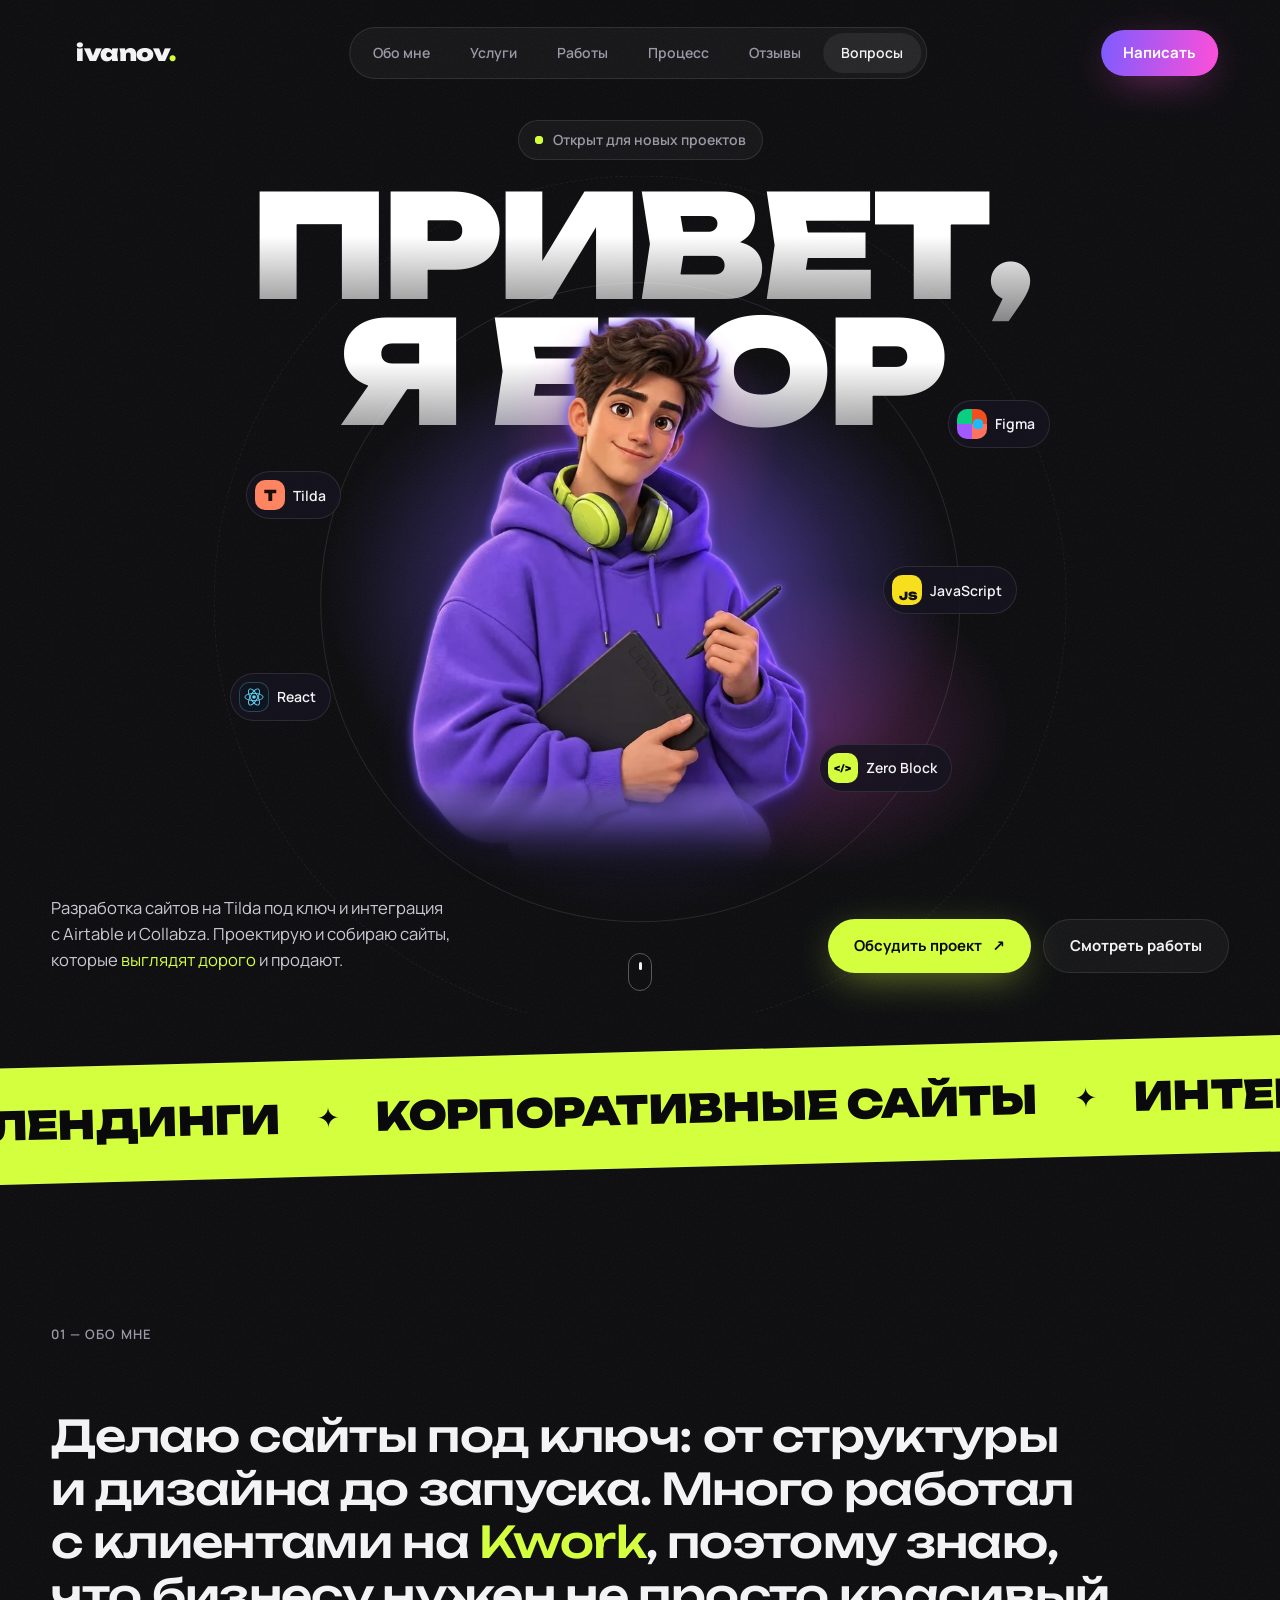
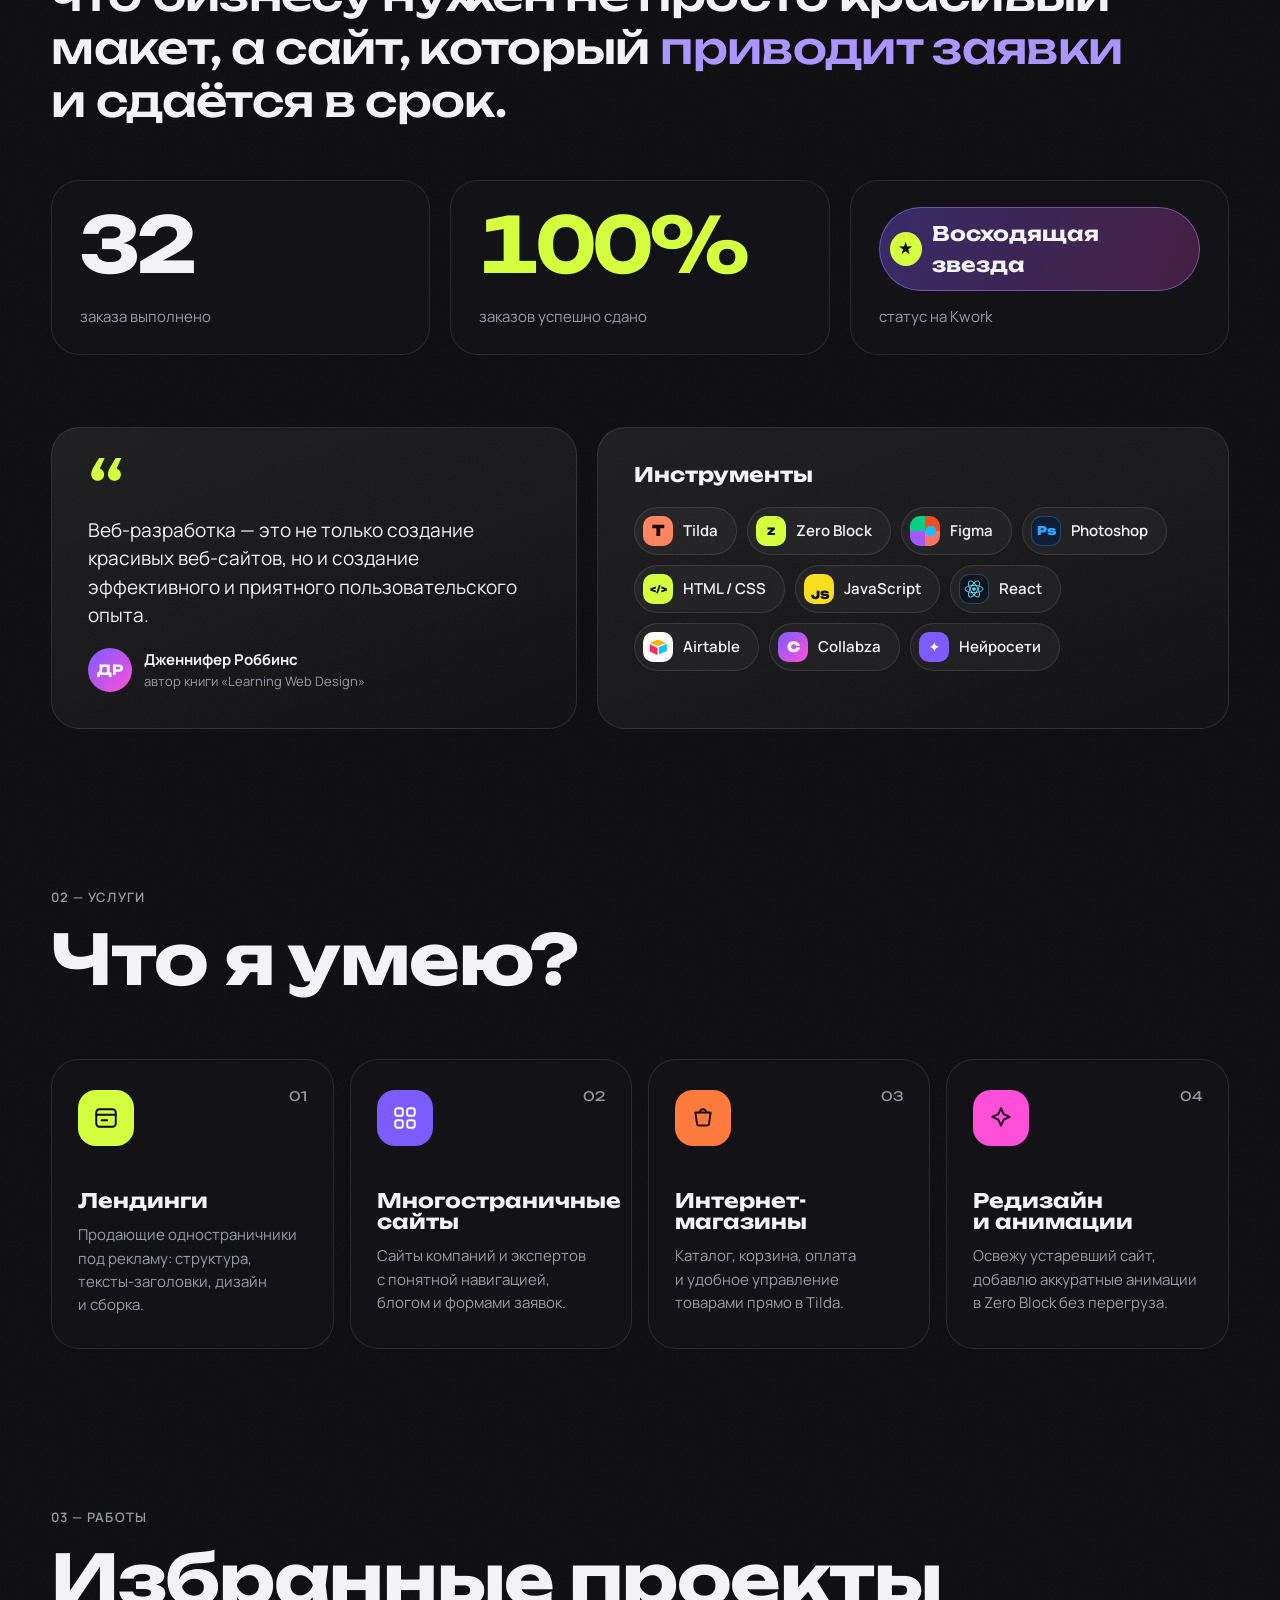
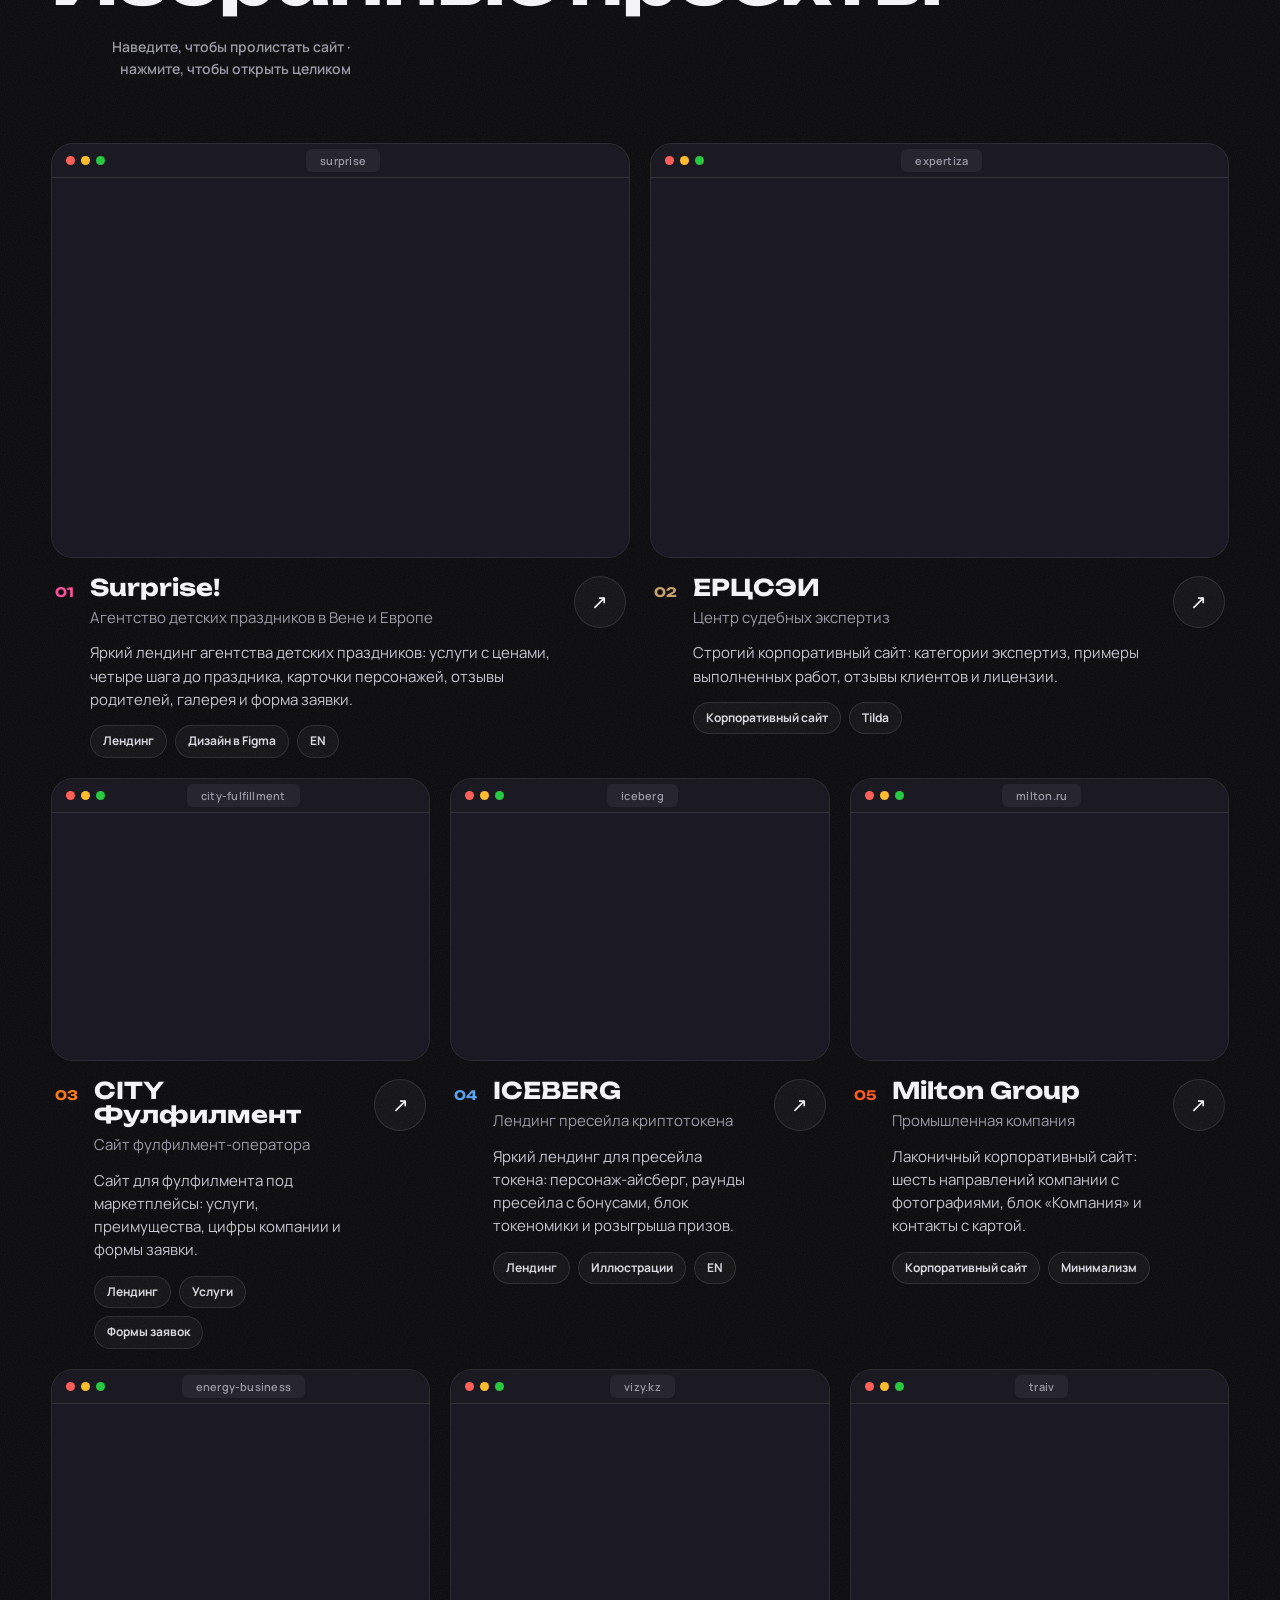
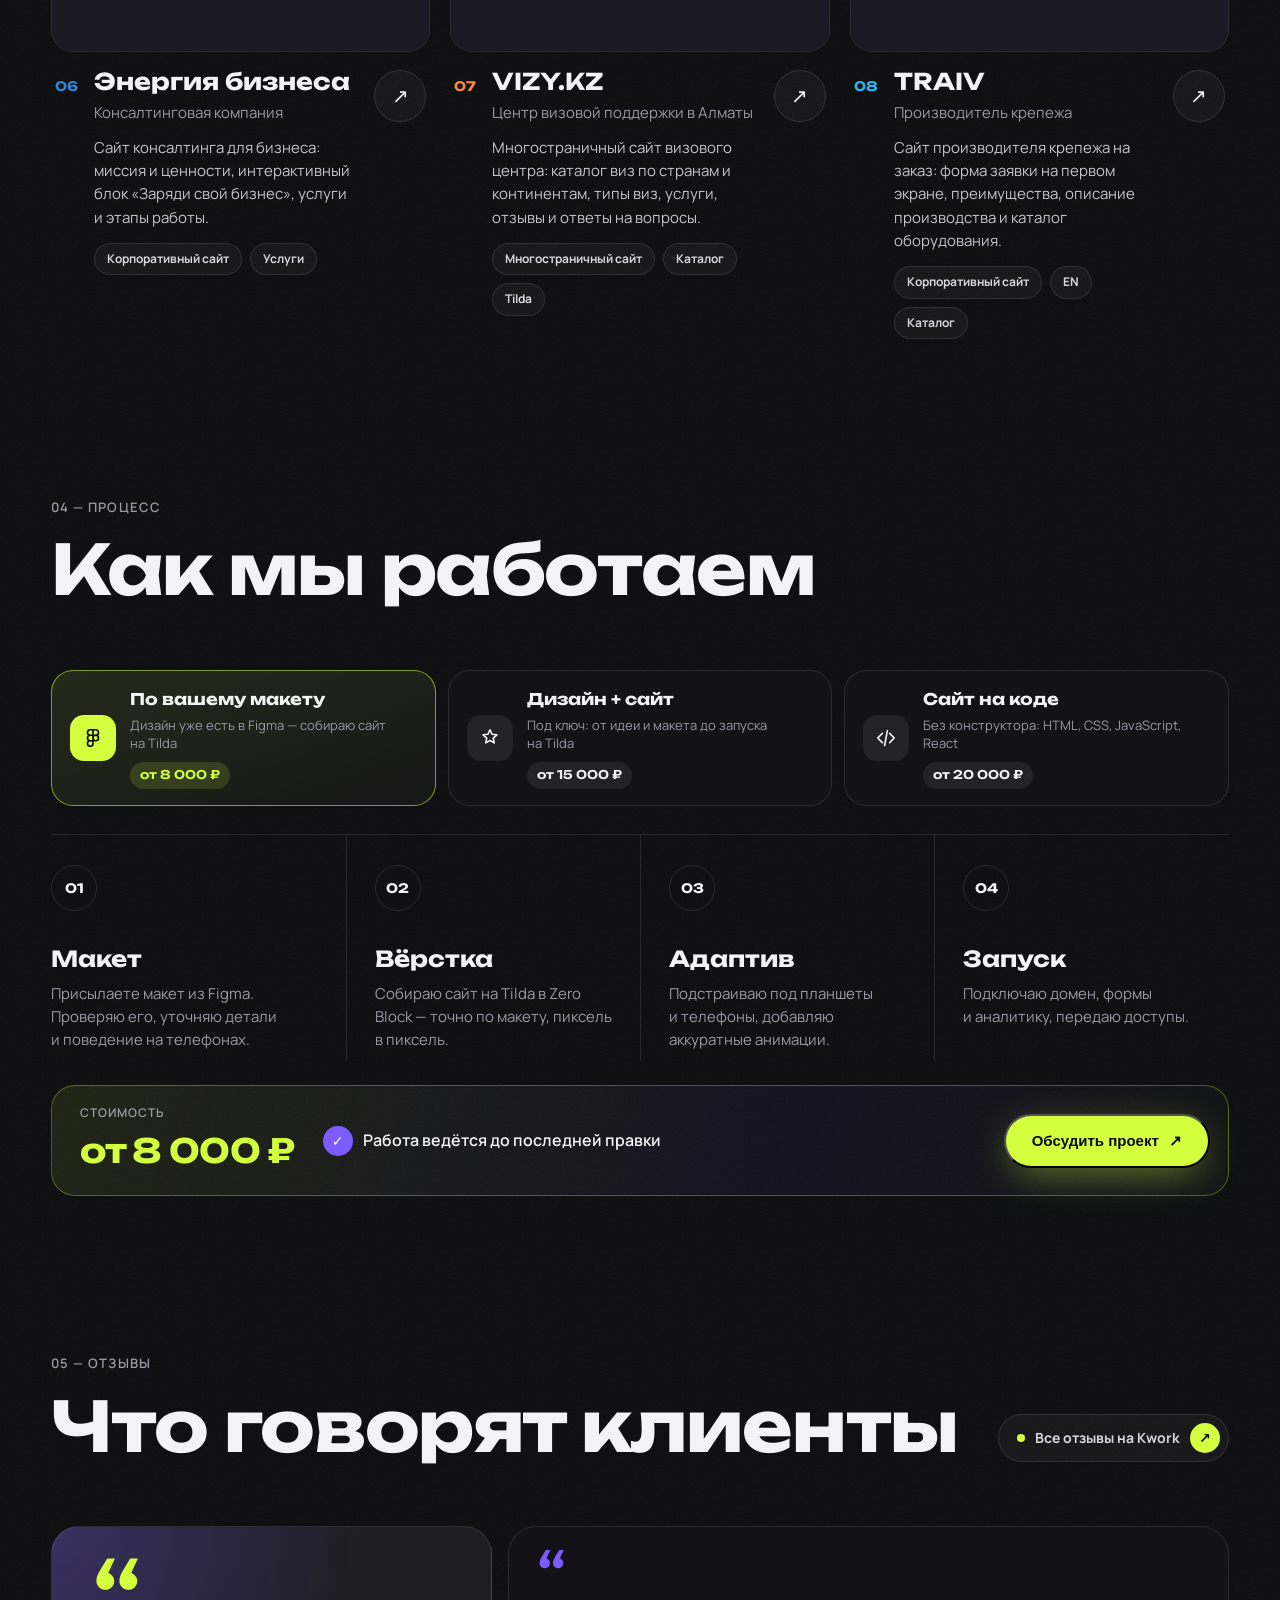
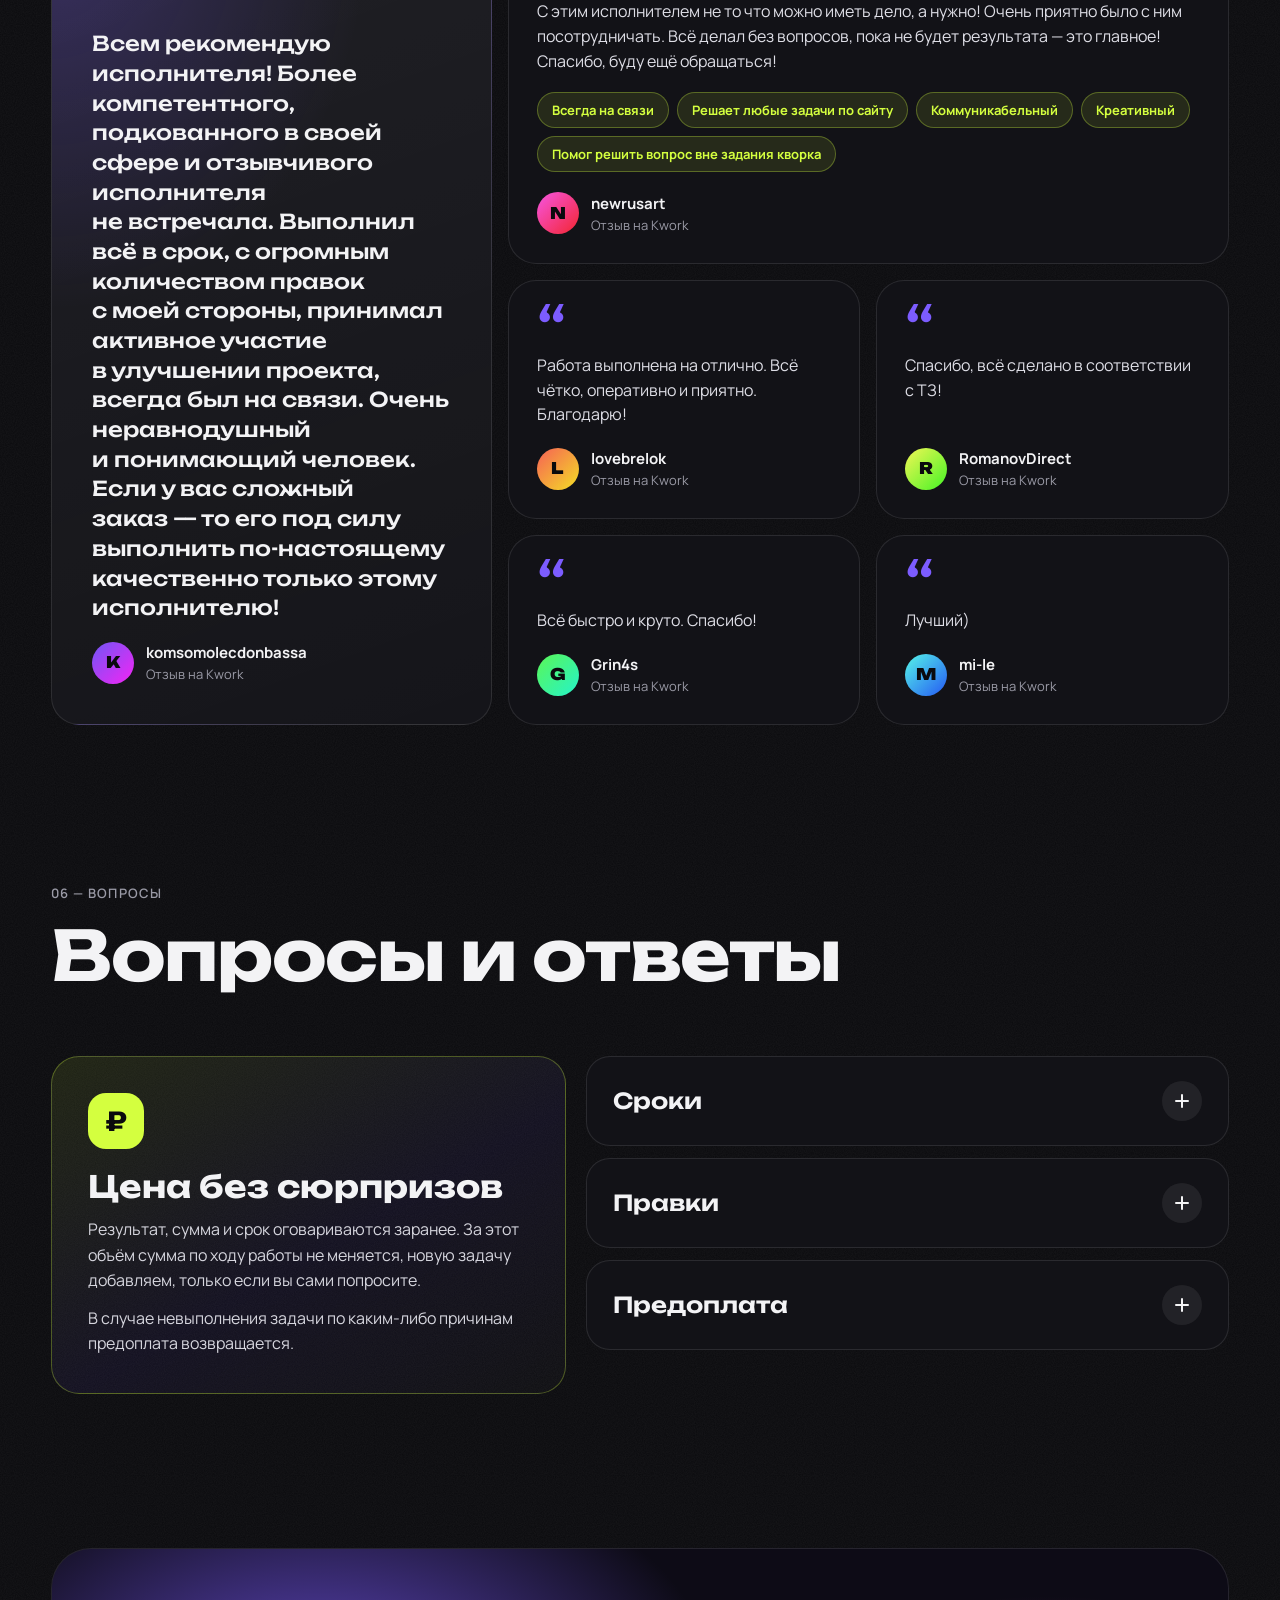
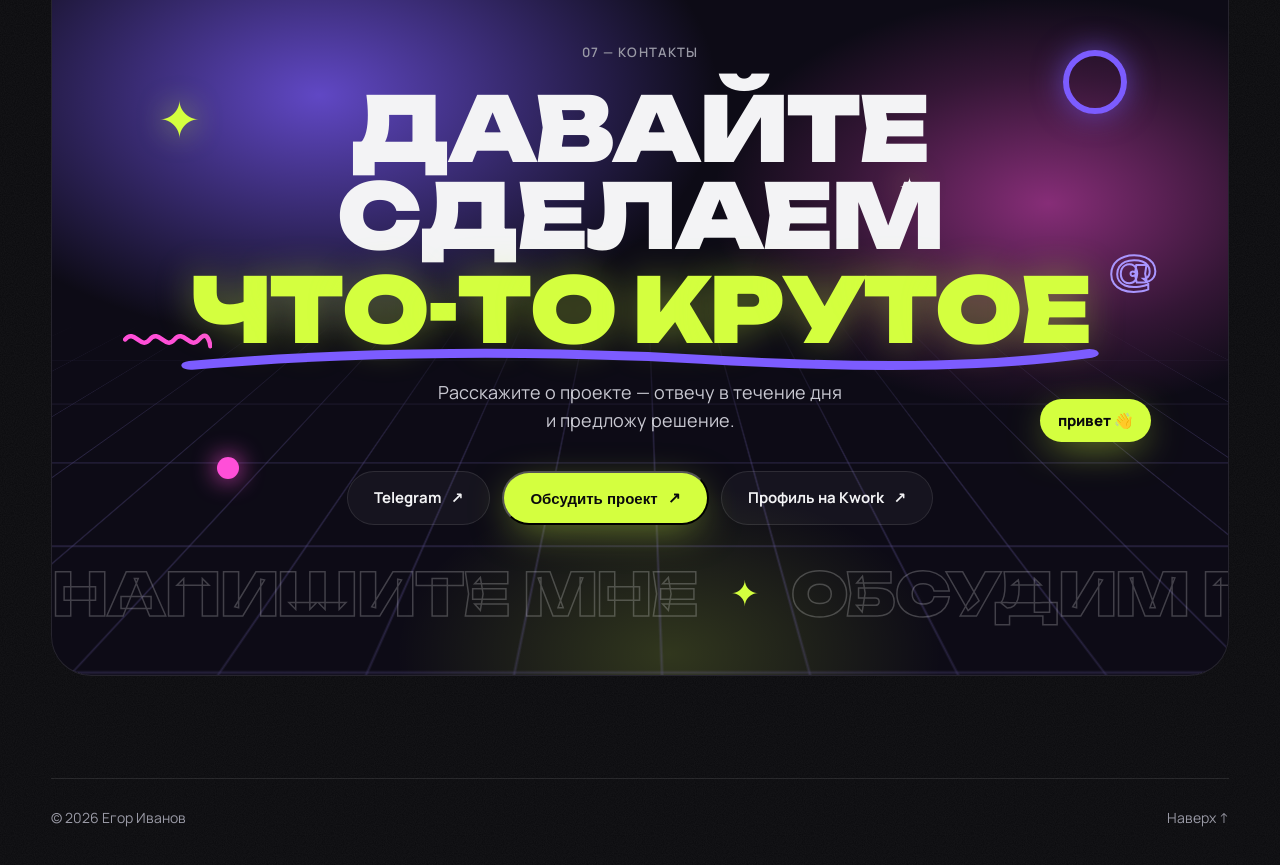
==== index.html @ e842fa54 "Works: swap ICEBERG and ЕРЦСЭИ (ЕРЦСЭИ now #02, wide) Co-Authored-By: Claude Opus 5.5 <noreply@anthr" ====
<!doctype html>
<html lang="ru">
<head>
  <meta charset="utf-8" />
  <meta name="viewport" content="width=device-width, initial-scale=1" />
  <title>Разработка сайтов на Tilda под ключ. Интеграция с Airtable и Collabza — Егор Иванов</title>
  <meta name="description" content="Веб-дизайнер Егор Иванов: сайты и лендинги на Tilda под ключ, вёрстка по макету Figma от 8 000 ₽, интеграция с Airtable и Collabza, сайты на коде. Москва, удалённо по всей России." />
  <link rel="canonical" href="https://ivanovdev.site/" />
  <!-- превью ссылки в Telegram, WhatsApp, VK, Kwork. При переезде на свой домен — поменять адреса -->
  <meta property="og:type" content="website" />
  <meta property="og:locale" content="ru_RU" />
  <meta property="og:site_name" content="Егор Иванов" />
  <meta property="og:title" content="Разработка сайтов на Tilda под ключ — Егор Иванов" />
  <meta property="og:description" content="Сайты и лендинги на Tilda под ключ, интеграция с Airtable и Collabza. Портфолио, цены и отзывы." />
  <meta property="og:url" content="https://ivanovdev.site/" />
  <meta property="og:image" content="https://ivanovdev.site/assets/og.jpg" />
  <meta property="og:image:width" content="1200" />
  <meta property="og:image:height" content="630" />
  <meta name="twitter:card" content="summary_large_image" />
  <meta name="theme-color" content="#0a0a0d" />
  <!-- подтверждение прав на сайт: Яндекс Вебмастер и Google Search Console (не удалять) -->
  <meta name="yandex-verification" content="36000618f5199862" />
  <meta name="google-site-verification" content="cPPS5dFX-ao6MLBoV5sOtprBH6NT6VfLHwdZY-BYxPI" />
  <!-- иконка сайта: SVG для браузеров, ICO для Яндекса и старых браузеров, PNG для телефонов -->
  <link rel="icon" href="favicon.ico?v=24" sizes="16x16 32x32 48x48" />
  <link rel="icon" href="assets/icons/icon.svg?v=24" type="image/svg+xml" />
  <!-- PNG 120×120 — размер, который рекомендует Яндекс для выдачи; 48/96 — кратные 48 px для Google -->
  <link rel="icon" href="assets/icons/icon-120.png?v=24" type="image/png" sizes="120x120" />
  <link rel="icon" href="assets/icons/icon-96.png?v=24" type="image/png" sizes="96x96" />
  <link rel="icon" href="assets/icons/icon-48.png?v=24" type="image/png" sizes="48x48" />
  <link rel="apple-touch-icon" href="assets/icons/apple-touch-icon.png?v=24" />
  <link rel="manifest" href="site.webmanifest" />

  <!-- данные для поисковиков (schema.org): услуги, цены, вопросы — только то, что есть на странице -->
  <script type="application/ld+json">
{
  "@context": "https://schema.org",
  "@type": "ProfessionalService",
  "@id": "https://ivanovdev.site/#service",
  "name": "Егор Иванов — разработка сайтов на Tilda",
  "description": "Разработка сайтов и лендингов на Tilda под ключ, вёрстка по макету Figma, интеграция с Airtable и Collabza, сайты на коде (HTML, CSS, JavaScript, React).",
  "url": "https://ivanovdev.site/",
  "image": "https://ivanovdev.site/assets/og.jpg",
  "logo": "https://ivanovdev.site/assets/icons/icon-512.png",
  "priceRange": "от 8 000 ₽",
  "currenciesAccepted": "RUB",
  "address": {
    "@type": "PostalAddress",
    "addressLocality": "Москва",
    "addressCountry": "RU"
  },
  "areaServed": {
    "@type": "Country",
    "name": "Россия"
  },
  "sameAs": [
    "https://t.me/ivanov_web",
    "https://kwork.ru/user/egor-c"
  ],
  "founder": {
    "@type": "Person",
    "name": "Егор Иванов",
    "jobTitle": "Веб-дизайнер, Tilda-разработчик",
    "url": "https://ivanovdev.site/"
  },
  "knowsAbout": [
    "Tilda",
    "Zero Block",
    "Figma",
    "Airtable",
    "Collabza",
    "HTML",
    "CSS",
    "JavaScript",
    "React"
  ],
  "hasOfferCatalog": {
    "@type": "OfferCatalog",
    "name": "Форматы работы",
    "itemListElement": [
      {
        "@type": "Offer",
        "name": "Сайт на Tilda по вашему макету (Figma → Tilda)",
        "priceSpecification": {
          "@type": "PriceSpecification",
          "minPrice": 8000,
          "priceCurrency": "RUB"
        }
      },
      {
        "@type": "Offer",
        "name": "Дизайн + сайт на Tilda под ключ",
        "priceSpecification": {
          "@type": "PriceSpecification",
          "minPrice": 15000,
          "priceCurrency": "RUB"
        }
      },
      {
        "@type": "Offer",
        "name": "Сайт на коде (HTML, CSS, JavaScript, React)",
        "priceSpecification": {
          "@type": "PriceSpecification",
          "minPrice": 20000,
          "priceCurrency": "RUB"
        }
      }
    ]
  }
}
  </script>
  <script type="application/ld+json">
{
  "@context": "https://schema.org",
  "@type": "FAQPage",
  "mainEntity": [
    {
      "@type": "Question",
      "name": "Какие сроки?",
      "acceptedAnswer": {
        "@type": "Answer",
        "text": "Обсуждаем сроки выполнения до начала работы, на этапе согласования проекта."
      }
    },
    {
      "@type": "Question",
      "name": "Сколько правок?",
      "acceptedAnswer": {
        "@type": "Answer",
        "text": "Правки, касающиеся первоначального ТЗ, не ограничены. Работа ведётся до последней правки."
      }
    },
    {
      "@type": "Question",
      "name": "Какая предоплата?",
      "acceptedAnswer": {
        "@type": "Answer",
        "text": "25% от суммы заказа. В случае, если работа не выполнена, предоплата возвращается."
      }
    },
    {
      "@type": "Question",
      "name": "Может ли цена вырасти по ходу работы?",
      "acceptedAnswer": {
        "@type": "Answer",
        "text": "Результат, сумма и срок оговариваются заранее. За этот объём сумма по ходу работы не меняется, новую задачу добавляем, только если вы сами попросите. В случае невыполнения задачи по каким-либо причинам предоплата возвращается."
      }
    }
  ]
}
  </script>

  <link rel="preconnect" href="https://fonts.googleapis.com" />
  <link rel="preconnect" href="https://fonts.gstatic.com" crossorigin />
  <link href="https://fonts.googleapis.com/css2?family=Unbounded:wght@500;700;900&family=Manrope:wght@400;500;600;700&display=swap" rel="stylesheet" />
  <link rel="stylesheet" href="styles.css?v=24" />
  <link rel="preload" as="image" type="image/avif" href="assets/avatar.avif?v=24" imagesrcset="assets/avatar-800.avif?v=24 800w, assets/avatar.avif?v=24 1151w" imagesizes="(max-width: 860px) 88vw, 600px" fetchpriority="high" />

  <script type="importmap">
    {
      "imports": {
        "three": "https://cdn.jsdelivr.net/npm/three@0.169.0/build/three.module.min.js",
        "three/addons/": "https://cdn.jsdelivr.net/npm/three@0.169.0/examples/jsm/"
      }
    }
  </script>
</head>
<body>
  <div class="cursor" aria-hidden="true"></div>

  <!-- ============ NAV ============ -->
  <header class="nav">
    <a class="nav__logo" href="#top">ivanov<span>.</span></a>
    <nav class="nav__links" aria-label="Основная навигация">
      <a href="#about">Обо мне</a>
      <a href="#services">Услуги</a>
      <a href="#works">Работы</a>
      <a href="#process">Процесс</a>
      <a href="#reviews">Отзывы</a>
      <a href="#faq">Вопросы</a>
    </nav>
    <a class="btn btn--gradient nav__cta" href="#contact">Написать</a>
    <button class="nav__burger" aria-label="Меню" aria-expanded="false"><span></span><span></span></button>
  </header>

  <!-- ============ HERO ============ -->
  <main id="top">
    <section class="hero">
      <div class="hero__glow" aria-hidden="true"></div>

      <p class="hero__eyebrow reveal">
        <span class="dot"></span> Открыт для новых проектов
      </p>

      <h1 class="hero__title" aria-label="Привет, я Егор — разработка сайтов на Tilda под ключ">
        <span class="hero__line" data-split>Привет,</span>
        <span class="hero__line" data-split>я&nbsp;Егор</span>
        <span class="visually-hidden"> — разработка сайтов на Tilda под ключ</span>
      </h1>

      <!-- Аватар. data-avatar="assets/avatar.png" — картинка с 3D-наклоном,
           data-avatar="assets/avatar.glb" — 3D-модель, пусто — временная заглушка -->
      <div class="hero__stage" data-avatar="assets/avatar.webp?v=24" data-avatar-avif="assets/avatar.avif?v=24" data-avatar-small="assets/avatar-800.webp?v=24" data-avatar-avif-small="assets/avatar-800.avif?v=24">
        <div class="orbit orbit--1" aria-hidden="true"></div>
        <div class="orbit orbit--2" aria-hidden="true"></div>
        <canvas class="hero__canvas" aria-label="3D-персонаж Егора"></canvas>

        <span class="chip chip--float chip--a"><i class="ico ico--tilda">T</i>Tilda</span>
        <span class="chip chip--float chip--b"><i class="ico ico--figma"></i>Figma</span>
        <span class="chip chip--float chip--c"><i class="ico ico--code">&lt;/&gt;</i>Zero Block</span>
        <span class="chip chip--float chip--d"><i class="ico ico--react"><svg viewBox="-11 -10 22 20" fill="none" stroke="currentColor" stroke-width="1"><circle r="2" fill="currentColor" stroke="none"/><ellipse rx="10" ry="4"/><ellipse rx="10" ry="4" transform="rotate(60)"/><ellipse rx="10" ry="4" transform="rotate(120)"/></svg></i>React</span>
        <span class="chip chip--float chip--e"><i class="ico ico--js">JS</i>JavaScript</span>
      </div>

      <div class="hero__bottom">
        <p class="hero__lead reveal">
          Разработка сайтов на&nbsp;Tilda под ключ и&nbsp;интеграция с&nbsp;Airtable и&nbsp;Collabza. Проектирую и&nbsp;собираю сайты, которые <em>выглядят дорого</em> и&nbsp;продают.
        </p>

        <div class="hero__actions reveal">
          <a class="btn btn--lime" href="#contact" data-brief-open>Обсудить проект <span class="arrow">↗</span></a>
          <a class="btn btn--ghost" href="#works">Смотреть работы</a>
        </div>
      </div>

      <a class="hero__scroll" href="#about" aria-label="Листать вниз"><span></span></a>
    </section>

    <!-- ============ MARQUEE ============ -->
    <div class="marquee" aria-hidden="true">
      <div class="marquee__track">
        <span>Лендинги</span><b>✦</b><span>Корпоративные сайты</span><b>✦</b><span>Интернет-магазины</span><b>✦</b><span>Zero Block</span><b>✦</b><span>Анимации</span><b>✦</b><span>Редизайн</span><b>✦</b>
        <span>Лендинги</span><b>✦</b><span>Корпоративные сайты</span><b>✦</b><span>Интернет-магазины</span><b>✦</b><span>Zero Block</span><b>✦</b><span>Анимации</span><b>✦</b><span>Редизайн</span><b>✦</b>
      </div>
    </div>

    <!-- ============ ABOUT ============ -->
    <section class="section about" id="about">
      <div class="section__head reveal">
        <span class="label">01 — Обо мне</span>
        <h2 class="visually-hidden">Обо мне</h2>
      </div>
      <p class="about__text reveal">
        Делаю сайты под ключ: от&nbsp;структуры и&nbsp;дизайна до&nbsp;запуска.
        Много работал с&nbsp;клиентами на&nbsp;<span class="hl">Kwork</span>, поэтому знаю, что&nbsp;бизнесу нужен не&nbsp;просто
        красивый макет, а&nbsp;сайт, который <span class="hl hl--violet">приводит заявки</span> и&nbsp;сдаётся в&nbsp;срок.
      </p>

      <ul class="stats">
        <li class="stat reveal">
          <b class="stat__num" data-count="32">32</b>
          <span class="stat__text">заказа выполнено</span>
        </li>
        <li class="stat reveal">
          <b class="stat__num" data-count="100" data-suffix="%">100%</b>
          <span class="stat__text">заказов успешно сдано</span>
        </li>
        <li class="stat stat--badge reveal">
          <b class="stat__badge"><i aria-hidden="true">★</i>Восходящая звезда</b>
          <span class="stat__text">статус на&nbsp;Kwork</span>
        </li>
      </ul>

      <div class="about__grid">
        <article class="glass card-quote reveal">
          <span class="card-quote__mark">“</span>
          <p>Веб-разработка — это не&nbsp;только создание красивых веб-сайтов, но&nbsp;и&nbsp;создание эффективного и&nbsp;приятного пользовательского опыта.</p>
          <footer class="card-quote__author">
            <span class="card-quote__ava" aria-hidden="true">ДР</span>
            <span>
              <b>Дженнифер Роббинс</b>
              <small>автор книги «Learning Web Design»</small>
            </span>
          </footer>
        </article>

        <article class="glass tools reveal">
          <h3 class="tools__title">Инструменты</h3>
          <ul class="tools__list">
            <li><i class="ico ico--tilda">T</i>Tilda</li>
            <li><i class="ico ico--code">Z</i>Zero Block</li>
            <li><i class="ico ico--figma"></i>Figma</li>
            <li><i class="ico ico--ps">Ps</i>Photoshop</li>
            <li><i class="ico ico--code">&lt;/&gt;</i>HTML / CSS</li>
            <li><i class="ico ico--js">JS</i>JavaScript</li>
            <li><i class="ico ico--react"><svg viewBox="-11 -10 22 20" fill="none" stroke="currentColor" stroke-width="1"><circle r="2" fill="currentColor" stroke="none"/><ellipse rx="10" ry="4"/><ellipse rx="10" ry="4" transform="rotate(60)"/><ellipse rx="10" ry="4" transform="rotate(120)"/></svg></i>React</li>
            <li><i class="ico ico--airtable" aria-hidden="true"><svg viewBox="0 0 24 24"><path d="M11.1 3.3 3.4 6.5c-.4.2-.4.8 0 1l7.8 3.1c.5.2 1.1.2 1.6 0l7.8-3.1c.4-.2.4-.8 0-1l-7.8-3.2c-.5-.2-1.1-.2-1.7 0z" fill="#fcb400"/><path d="M12.9 12.4v7.7c0 .4.4.6.7.5l8.7-3.4c.2-.1.3-.3.3-.5V9c0-.4-.4-.6-.7-.5l-8.7 3.4c-.2.1-.3.3-.3.5z" fill="#18bfff"/><path d="M10.9 12.8 2.8 8.9c-.3-.2-.8.1-.8.5v7.4c0 .3.2.5.4.6l8.4 4.2c.3.2.7-.1.7-.5v-7.6c0-.3-.2-.6-.6-.7z" fill="#f82b60"/></svg></i>Airtable</li>
            <li><i class="ico ico--collabza" aria-hidden="true">C</i>Collabza</li>
            <li><i class="ico ico--ai">✦</i>Нейросети</li>
          </ul>
        </article>
      </div>
    </section>

    <!-- ============ SERVICES ============ -->
    <section class="section services" id="services">
      <div class="section__head reveal">
        <span class="label">02 — Услуги</span>
        <h2 class="h2">Что я умею?</h2>
      </div>

      <div class="services__grid">
        <article class="service reveal">
          <span class="service__num">01</span>
          <div class="service__icon service__icon--lime">
            <svg viewBox="0 0 24 24" fill="none" stroke="currentColor" stroke-width="1.8" stroke-linecap="round" stroke-linejoin="round"><rect x="3" y="4" width="18" height="16" rx="3"/><path d="M3 9h18M8 14h5"/></svg>
          </div>
          <h3>Лендинги</h3>
          <p>Продающие одностраничники под рекламу: структура, тексты-заголовки, дизайн и&nbsp;сборка.</p>
        </article>

        <article class="service reveal">
          <span class="service__num">02</span>
          <div class="service__icon service__icon--violet">
            <svg viewBox="0 0 24 24" fill="none" stroke="currentColor" stroke-width="1.8" stroke-linecap="round" stroke-linejoin="round"><rect x="3" y="3" width="7" height="7" rx="2"/><rect x="14" y="3" width="7" height="7" rx="2"/><rect x="3" y="14" width="7" height="7" rx="2"/><rect x="14" y="14" width="7" height="7" rx="2"/></svg>
          </div>
          <h3>Многостраничные сайты</h3>
          <p>Сайты компаний и&nbsp;экспертов с&nbsp;понятной навигацией, блогом и&nbsp;формами заявок.</p>
        </article>

        <article class="service reveal">
          <span class="service__num">03</span>
          <div class="service__icon service__icon--orange">
            <svg viewBox="0 0 24 24" fill="none" stroke="currentColor" stroke-width="1.8" stroke-linecap="round" stroke-linejoin="round"><path d="M5 7h14l-1.5 10.5a2 2 0 0 1-2 1.5h-7a2 2 0 0 1-2-1.5z"/><path d="M9 7a3 3 0 0 1 6 0"/></svg>
          </div>
          <h3>Интернет-магазины</h3>
          <p>Каталог, корзина, оплата и&nbsp;удобное управление товарами прямо в&nbsp;Tilda.</p>
        </article>

        <article class="service reveal">
          <span class="service__num">04</span>
          <div class="service__icon service__icon--pink">
            <svg viewBox="0 0 24 24" fill="none" stroke="currentColor" stroke-width="1.8" stroke-linecap="round" stroke-linejoin="round"><path d="M12 3l2.5 5.5L20 11l-5.5 2.5L12 19l-2.5-5.5L4 11l5.5-2.5z"/></svg>
          </div>
          <h3>Редизайн и&nbsp;анимации</h3>
          <p>Освежу устаревший сайт, добавлю аккуратные анимации в&nbsp;Zero Block без&nbsp;перегруза.</p>
        </article>
      </div>
    </section>

    <!-- ============ WORKS ============ -->
    <section class="section works" id="works">
      <div class="section__head section__head--row reveal">
        <div>
          <span class="label">03 — Работы</span>
          <h2 class="h2">Избранные проекты</h2>
        </div>
        <span class="works__hint"><span class="works__hint--hover">Наведите, чтобы пролистать сайт · нажмите, чтобы открыть целиком</span><span class="works__hint--touch">Нажмите на проект, чтобы посмотреть сайт целиком</span></span>
      </div>

      <div class="works__grid">
        <article class="work reveal work--wide" style="--accent:#ff4f9e" data-work="0" data-img="assets/works/surprise" data-tall-h="3017" data-full-size="1400x4693">
          <div class="work__frame">
            <div class="work__bar" aria-hidden="true"><i></i><i></i><i></i><span>surprise</span></div>
            <div class="work__screen">
              <picture>
                <source type="image/avif" srcset="assets/works/surprise-poster.avif?v=24" />
                <img src="assets/works/surprise-poster.webp?v=24" width="900" height="591" alt="Лендинг Surprise! — агентство детских праздников в Вене" loading="lazy" decoding="async" />
              </picture>
            </div>
          </div>
          <div class="work__info">
            <span class="work__num">01</span>
            <div class="work__text">
              <h3 class="work__title">Surprise!</h3>
              <p class="work__cat">Агентство детских праздников в&nbsp;Вене и&nbsp;Европе</p>
              <p class="work__desc">Яркий лендинг агентства детских праздников: услуги с&nbsp;ценами, четыре шага до&nbsp;праздника, карточки персонажей, отзывы родителей, галерея и&nbsp;форма заявки.</p>
              <ul class="work__tags"><li>Лендинг</li><li>Дизайн в&nbsp;Figma</li><li>EN</li></ul>
            </div>
            <button class="work__open" type="button" aria-label="Открыть проект Surprise! целиком"><span aria-hidden="true">↗</span></button>
          </div>
        </article>
        <article class="work reveal work--wide" style="--accent:#c9a26b" data-work="1" data-img="assets/works/expertiza" data-tall-h="3739" data-full-size="1312x5451">
          <div class="work__frame">
            <div class="work__bar" aria-hidden="true"><i></i><i></i><i></i><span>expertiza</span></div>
            <div class="work__screen">
              <picture>
                <source type="image/avif" srcset="assets/works/expertiza-poster.avif?v=24" />
                <img src="assets/works/expertiza-poster.webp?v=24" width="900" height="591" alt="Сайт ЕРЦСЭИ — центр судебных экспертиз" loading="lazy" decoding="async" />
              </picture>
            </div>
          </div>
          <div class="work__info">
            <span class="work__num">02</span>
            <div class="work__text">
              <h3 class="work__title">ЕРЦСЭИ</h3>
              <p class="work__cat">Центр судебных экспертиз</p>
              <p class="work__desc">Строгий корпоративный сайт: категории экспертиз, примеры выполненных работ, отзывы клиентов и лицензии.</p>
              <ul class="work__tags"><li>Корпоративный сайт</li><li>Tilda</li></ul>
            </div>
            <button class="work__open" type="button" aria-label="Открыть проект ЕРЦСЭИ целиком"><span aria-hidden="true">↗</span></button>
          </div>
        </article>
        <article class="work reveal" style="--accent:#ff7a1a" data-work="2" data-img="assets/works/city" data-tall-h="4189" data-full-size="1220x5678">
          <div class="work__frame">
            <div class="work__bar" aria-hidden="true"><i></i><i></i><i></i><span>city-fulfillment</span></div>
            <div class="work__screen">
              <picture>
                <source type="image/avif" srcset="assets/works/city-poster.avif?v=24" />
                <img src="assets/works/city-poster.webp?v=24" width="900" height="591" alt="Сайт CITY Фулфилмент — сайт фулфилмент-оператора" loading="lazy" decoding="async" />
              </picture>
            </div>
          </div>
          <div class="work__info">
            <span class="work__num">03</span>
            <div class="work__text">
              <h3 class="work__title">CITY Фулфилмент</h3>
              <p class="work__cat">Сайт фулфилмент-оператора</p>
              <p class="work__desc">Сайт для фулфилмента под маркетплейсы: услуги, преимущества, цифры компании и формы заявки.</p>
              <ul class="work__tags"><li>Лендинг</li><li>Услуги</li><li>Формы заявок</li></ul>
            </div>
            <button class="work__open" type="button" aria-label="Открыть проект CITY Фулфилмент целиком"><span aria-hidden="true">↗</span></button>
          </div>
        </article>
        <article class="work reveal" style="--accent:#5aa3f0" data-work="3" data-img="assets/works/iceberg" data-tall-h="4018" data-full-size="1400x6250">
          <div class="work__frame">
            <div class="work__bar" aria-hidden="true"><i></i><i></i><i></i><span>iceberg</span></div>
            <div class="work__screen">
              <picture>
                <source type="image/avif" srcset="assets/works/iceberg-poster.avif?v=24" />
                <img src="assets/works/iceberg-poster.webp?v=24" width="900" height="591" alt="Сайт ICEBERG — лендинг пресейла криптотокена" loading="lazy" decoding="async" />
              </picture>
            </div>
          </div>
          <div class="work__info">
            <span class="work__num">04</span>
            <div class="work__text">
              <h3 class="work__title">ICEBERG</h3>
              <p class="work__cat">Лендинг пресейла криптотокена</p>
              <p class="work__desc">Яркий лендинг для пресейла токена: персонаж-айсберг, раунды пресейла с бонусами, блок токеномики и розыгрыша призов.</p>
              <ul class="work__tags"><li>Лендинг</li><li>Иллюстрации</li><li>EN</li></ul>
            </div>
            <button class="work__open" type="button" aria-label="Открыть проект ICEBERG целиком"><span aria-hidden="true">↗</span></button>
          </div>
        </article>
        <article class="work reveal" style="--accent:#ff5a1f" data-work="4" data-img="assets/works/milton" data-tall-h="3055" data-full-size="1288x4372">
          <div class="work__frame">
            <div class="work__bar" aria-hidden="true"><i></i><i></i><i></i><span>milton.ru</span></div>
            <div class="work__screen">
              <picture>
                <source type="image/avif" srcset="assets/works/milton-poster.avif?v=24" />
                <img src="assets/works/milton-poster.webp?v=24" width="900" height="591" alt="Сайт Milton Group — промышленная компания" loading="lazy" decoding="async" />
              </picture>
            </div>
          </div>
          <div class="work__info">
            <span class="work__num">05</span>
            <div class="work__text">
              <h3 class="work__title">Milton Group</h3>
              <p class="work__cat">Промышленная компания</p>
              <p class="work__desc">Лаконичный корпоративный сайт: шесть направлений компании с фотографиями, блок «Компания» и контакты с картой.</p>
              <ul class="work__tags"><li>Корпоративный сайт</li><li>Минимализм</li></ul>
            </div>
            <button class="work__open" type="button" aria-label="Открыть проект Milton Group целиком"><span aria-hidden="true">↗</span></button>
          </div>
        </article>
        <article class="work reveal" style="--accent:#2f86d6" data-work="5" data-img="assets/works/energy" data-tall-h="2800" data-full-size="1400x4355">
          <div class="work__frame">
            <div class="work__bar" aria-hidden="true"><i></i><i></i><i></i><span>energy-business</span></div>
            <div class="work__screen">
              <picture>
                <source type="image/avif" srcset="assets/works/energy-poster.avif?v=24" />
                <img src="assets/works/energy-poster.webp?v=24" width="900" height="591" alt="Сайт Энергия бизнеса — консалтинговая компания" loading="lazy" decoding="async" />
              </picture>
            </div>
          </div>
          <div class="work__info">
            <span class="work__num">06</span>
            <div class="work__text">
              <h3 class="work__title">Энергия бизнеса</h3>
              <p class="work__cat">Консалтинговая компания</p>
              <p class="work__desc">Сайт консалтинга для бизнеса: миссия и ценности, интерактивный блок «Заряди свой бизнес», услуги и этапы работы.</p>
              <ul class="work__tags"><li>Корпоративный сайт</li><li>Услуги</li></ul>
            </div>
            <button class="work__open" type="button" aria-label="Открыть проект Энергия бизнеса целиком"><span aria-hidden="true">↗</span></button>
          </div>
        </article>
        <article class="work reveal" style="--accent:#ff8a3d" data-work="6" data-img="assets/works/vizy" data-tall-h="5102" data-full-size="1400x7937">
          <div class="work__frame">
            <div class="work__bar" aria-hidden="true"><i></i><i></i><i></i><span>vizy.kz</span></div>
            <div class="work__screen">
              <picture>
                <source type="image/avif" srcset="assets/works/vizy-poster.avif?v=24" />
                <img src="assets/works/vizy-poster.webp?v=24" width="900" height="591" alt="Сайт VIZY.KZ — центр визовой поддержки в Алматы" loading="lazy" decoding="async" />
              </picture>
            </div>
          </div>
          <div class="work__info">
            <span class="work__num">07</span>
            <div class="work__text">
              <h3 class="work__title">VIZY.KZ</h3>
              <p class="work__cat">Центр визовой поддержки в Алматы</p>
              <p class="work__desc">Многостраничный сайт визового центра: каталог виз по странам и континентам, типы виз, услуги, отзывы и ответы на вопросы.</p>
              <ul class="work__tags"><li>Многостраничный сайт</li><li>Каталог</li><li>Tilda</li></ul>
            </div>
            <button class="work__open" type="button" aria-label="Открыть проект VIZY.KZ целиком"><span aria-hidden="true">↗</span></button>
          </div>
        </article>
        <article class="work reveal" style="--accent:#2bb5f0" data-work="7" data-img="assets/works/traiv" data-tall-h="1929" data-full-size="1400x3000">
          <div class="work__frame">
            <div class="work__bar" aria-hidden="true"><i></i><i></i><i></i><span>traiv</span></div>
            <div class="work__screen">
              <picture>
                <source type="image/avif" srcset="assets/works/traiv-poster.avif?v=24" />
                <img src="assets/works/traiv-poster.webp?v=24" width="900" height="591" alt="Сайт TRAIV — производитель крепежа" loading="lazy" decoding="async" />
              </picture>
            </div>
          </div>
          <div class="work__info">
            <span class="work__num">08</span>
            <div class="work__text">
              <h3 class="work__title">TRAIV</h3>
              <p class="work__cat">Производитель крепежа</p>
              <p class="work__desc">Сайт производителя крепежа на заказ: форма заявки на первом экране, преимущества, описание производства и каталог оборудования.</p>
              <ul class="work__tags"><li>Корпоративный сайт</li><li>EN</li><li>Каталог</li></ul>
            </div>
            <button class="work__open" type="button" aria-label="Открыть проект TRAIV целиком"><span aria-hidden="true">↗</span></button>
          </div>
        </article>
      </div>
    </section>

    <!-- ============ PROCESS ============ -->
    <section class="section process" id="process">
      <div class="section__head reveal">
        <span class="label">04 — Процесс</span>
        <h2 class="h2">Как мы работаем</h2>
      </div>

      <div class="formats reveal" role="tablist" aria-label="Формат работы">
        <button class="format" type="button" role="tab" id="tab-figma" aria-controls="panel-figma" aria-selected="true" tabindex="0" data-format="figma">
          <span class="format__ico" aria-hidden="true"><svg viewBox="0 0 24 24" fill="none" stroke="currentColor" stroke-width="1.8" stroke-linecap="round" stroke-linejoin="round"><path d="M9 3h3v6H9a3 3 0 0 1 0-6zM12 3h3a3 3 0 0 1 0 6h-3zM9 9h3v6H9a3 3 0 0 1 0-6zM12 12a3 3 0 1 1 6 0 3 3 0 0 1-6 0zM9 15h3v3a3 3 0 1 1-3-3z"/></svg></span>
          <span class="format__text"><b>По вашему макету</b><small>Дизайн уже есть в&nbsp;Figma — собираю сайт на&nbsp;Tilda</small><span class="format__price">от&nbsp;8&nbsp;000&nbsp;₽</span></span>
        </button>
        <button class="format" type="button" role="tab" id="tab-full" aria-controls="panel-full" aria-selected="false" tabindex="-1" data-format="full">
          <span class="format__ico" aria-hidden="true"><svg viewBox="0 0 24 24" fill="none" stroke="currentColor" stroke-width="1.8" stroke-linecap="round" stroke-linejoin="round"><path d="M12 3l2.3 4.9 5.2.6-3.9 3.6 1 5.2L12 14.8 7.4 17.3l1-5.2L4.5 8.5l5.2-.6z"/></svg></span>
          <span class="format__text"><b>Дизайн + сайт</b><small>Под ключ: от&nbsp;идеи и&nbsp;макета до&nbsp;запуска на&nbsp;Tilda</small><span class="format__price">от&nbsp;15&nbsp;000&nbsp;₽</span></span>
        </button>
        <button class="format" type="button" role="tab" id="tab-code" aria-controls="panel-code" aria-selected="false" tabindex="-1" data-format="code">
          <span class="format__ico" aria-hidden="true"><svg viewBox="0 0 24 24" fill="none" stroke="currentColor" stroke-width="1.8" stroke-linecap="round" stroke-linejoin="round"><path d="M8 7l-5 5 5 5M16 7l5 5-5 5M13.5 4l-3 16"/></svg></span>
          <span class="format__text"><b>Сайт на коде</b><small>Без конструктора: HTML, CSS, JavaScript, React</small><span class="format__price">от&nbsp;20&nbsp;000&nbsp;₽</span></span>
        </button>
      </div>

      <div class="process__panels reveal">
        <div class="process__list is-active" role="tabpanel" id="panel-figma" aria-labelledby="tab-figma" data-panel="figma">
          <div class="step">
            <span class="step__num">01</span>
            <h3>Макет</h3>
            <p>Присылаете макет из&nbsp;Figma. Проверяю его, уточняю детали и&nbsp;поведение на&nbsp;телефонах.</p>
          </div>
          <div class="step">
            <span class="step__num">02</span>
            <h3>Вёрстка</h3>
            <p>Собираю сайт на&nbsp;Tilda в&nbsp;Zero Block — точно по&nbsp;макету, пиксель в&nbsp;пиксель.</p>
          </div>
          <div class="step">
            <span class="step__num">03</span>
            <h3>Адаптив</h3>
            <p>Подстраиваю под&nbsp;планшеты и&nbsp;телефоны, добавляю аккуратные анимации.</p>
          </div>
          <div class="step">
            <span class="step__num">04</span>
            <h3>Запуск</h3>
            <p>Подключаю домен, формы и&nbsp;аналитику, передаю доступы.</p>
          </div>
          <div class="process__deal">
            <span class="process__price"><small>Стоимость</small><b>от&nbsp;8&nbsp;000&nbsp;₽</b></span>
            <span class="process__promise"><i aria-hidden="true">✓</i>Работа ведётся до&nbsp;последней правки</span>
            <button class="btn btn--lime process__cta" type="button" data-brief-open>Обсудить проект <span class="arrow">↗</span></button>
          </div>
        </div>
        <div class="process__list" role="tabpanel" id="panel-full" aria-labelledby="tab-full" data-panel="full" hidden>
          <div class="step">
            <span class="step__num">01</span>
            <h3>Бриф</h3>
            <p>Разбираемся в&nbsp;задаче, аудитории и&nbsp;конкурентах. Фиксирую сроки и&nbsp;бюджет.</p>
          </div>
          <div class="step">
            <span class="step__num">02</span>
            <h3>Прототип</h3>
            <p>Собираю структуру и&nbsp;смыслы — чтобы сайт вёл посетителя к&nbsp;заявке.</p>
          </div>
          <div class="step">
            <span class="step__num">03</span>
            <h3>Дизайн</h3>
            <p>Рисую макет в&nbsp;Figma, согласовываем. Правки — в&nbsp;рамках договорённостей, без&nbsp;сюрпризов.</p>
          </div>
          <div class="step">
            <span class="step__num">04</span>
            <h3>Запуск</h3>
            <p>Собираю на&nbsp;Tilda, адаптирую под&nbsp;телефоны, подключаю домен, формы и&nbsp;аналитику.</p>
          </div>
          <div class="process__deal">
            <span class="process__price"><small>Стоимость</small><b>от&nbsp;15&nbsp;000&nbsp;₽</b></span>
            <span class="process__promise"><i aria-hidden="true">✓</i>Работа ведётся до&nbsp;последней правки</span>
            <button class="btn btn--lime process__cta" type="button" data-brief-open>Обсудить проект <span class="arrow">↗</span></button>
          </div>
        </div>
        <div class="process__list" role="tabpanel" id="panel-code" aria-labelledby="tab-code" data-panel="code" hidden>
          <div class="step">
            <span class="step__num">01</span>
            <h3>Задача</h3>
            <p>Когда возможностей Tilda мало: сложная логика, интеграции, максимальная скорость.</p>
          </div>
          <div class="step">
            <span class="step__num">02</span>
            <h3>Дизайн</h3>
            <p>Рисую макет или беру ваш готовый из&nbsp;Figma.</p>
          </div>
          <div class="step">
            <span class="step__num">03</span>
            <h3>Разработка</h3>
            <p>Пишу на&nbsp;HTML, CSS, JavaScript или React — чистый и&nbsp;быстрый код.</p>
          </div>
          <div class="step">
            <span class="step__num">04</span>
            <h3>Запуск</h3>
            <p>Размещаю на&nbsp;хостинге, подключаю домен, передаю код и&nbsp;доступы.</p>
          </div>
          <div class="process__deal">
            <span class="process__price"><small>Стоимость</small><b>от&nbsp;20&nbsp;000&nbsp;₽</b></span>
            <span class="process__promise"><i aria-hidden="true">✓</i>Работа ведётся до&nbsp;последней правки</span>
            <button class="btn btn--lime process__cta" type="button" data-brief-open>Обсудить проект <span class="arrow">↗</span></button>
          </div>
          <p class="process__note">Кстати, этот сайт сделан именно так — на&nbsp;коде, без конструктора.</p>
        </div>
      </div>
    </section>

    <!-- ============ REVIEWS ============ -->
    <section class="section reviews" id="reviews">
      <div class="section__head section__head--row reveal">
        <div>
          <span class="label">05 — Отзывы</span>
          <h2 class="h2">Что говорят клиенты</h2>
        </div>
        <a class="reviews__source" href="https://kwork.ru/user/egor-c" target="_blank" rel="noopener">
          <span class="reviews__source-text">Все отзывы на&nbsp;Kwork</span>
          <span class="reviews__source-arrow" aria-hidden="true">↗</span>
        </a>
      </div>

      <div class="reviews__grid">
        <article class="review review--featured reveal">
          <span class="review__mark" aria-hidden="true">“</span>
          <p class="review__text">Всем рекомендую исполнителя! Более компетентного, подкованного в&nbsp;своей сфере и&nbsp;отзывчивого исполнителя не&nbsp;встречала. Выполнил всё в&nbsp;срок, с&nbsp;огромным количеством правок с&nbsp;моей стороны, принимал активное участие в&nbsp;улучшении проекта, всегда был на&nbsp;связи. Очень неравнодушный и&nbsp;понимающий человек. Если у&nbsp;вас сложный заказ&nbsp;— то&nbsp;его под силу выполнить по-настоящему качественно только этому исполнителю!</p>
          <footer class="review__author">
            <span class="review__ava" style="--h:250">K</span>
            <span><b>komsomolecdonbassa</b><small>Отзыв на Kwork</small></span>
          </footer>
        </article>
        <article class="review review--wide reveal">
          <span class="review__mark" aria-hidden="true">“</span>
          <p class="review__text">С&nbsp;этим исполнителем не&nbsp;то что можно иметь дело, а&nbsp;нужно! Очень приятно было с&nbsp;ним посотрудничать. Всё делал без вопросов, пока не&nbsp;будет результата&nbsp;— это главное! Спасибо, буду ещё обращаться!</p>
          <ul class="review__tags"><li>Всегда на связи</li><li>Решает любые задачи по сайту</li><li>Коммуникабельный</li><li>Креативный</li><li>Помог решить вопрос вне задания кворка</li></ul>
          <footer class="review__author">
            <span class="review__ava" style="--h:307">N</span>
            <span><b>newrusart</b><small>Отзыв на Kwork</small></span>
          </footer>
        </article>
        <article class="review reveal">
          <span class="review__mark" aria-hidden="true">“</span>
          <p class="review__text">Работа выполнена на&nbsp;отлично. Всё чётко, оперативно и&nbsp;приятно. Благодарю!</p>
          <footer class="review__author">
            <span class="review__ava" style="--h:4">L</span>
            <span><b>lovebrelok</b><small>Отзыв на Kwork</small></span>
          </footer>
        </article>
        <article class="review reveal">
          <span class="review__mark" aria-hidden="true">“</span>
          <p class="review__text">Спасибо, всё сделано в&nbsp;соответствии с&nbsp;ТЗ!</p>
          <footer class="review__author">
            <span class="review__ava" style="--h:61">R</span>
            <span><b>RomanovDirect</b><small>Отзыв на Kwork</small></span>
          </footer>
        </article>
        <article class="review reveal">
          <span class="review__mark" aria-hidden="true">“</span>
          <p class="review__text">Всё быстро и&nbsp;круто. Спасибо!</p>
          <footer class="review__author">
            <span class="review__ava" style="--h:118">G</span>
            <span><b>Grin4s</b><small>Отзыв на Kwork</small></span>
          </footer>
        </article>
        <article class="review reveal">
          <span class="review__mark" aria-hidden="true">“</span>
          <p class="review__text">Лучший)</p>
          <footer class="review__author">
            <span class="review__ava" style="--h:175">M</span>
            <span><b>mi-le</b><small>Отзыв на Kwork</small></span>
          </footer>
        </article>
      </div>
    </section>

    <!-- ============ FAQ ============ -->
    <section class="section faq" id="faq">
      <div class="section__head reveal">
        <span class="label">06 — Вопросы</span>
        <h2 class="h2">Вопросы и&nbsp;ответы</h2>
      </div>

      <div class="faq__grid">
        <article class="glass faq__promise reveal">
          <span class="faq__promise-ico" aria-hidden="true">₽</span>
          <h3>Цена без сюрпризов</h3>
          <p>Результат, сумма и&nbsp;срок оговариваются заранее. За&nbsp;этот объём сумма по&nbsp;ходу работы не&nbsp;меняется, новую задачу добавляем, только если вы&nbsp;сами попросите.</p>
          <p>В&nbsp;случае невыполнения задачи по&nbsp;каким-либо причинам предоплата возвращается.</p>
        </article>

        <div class="faq__list">
          <details class="faq__item reveal" name="faq">
            <summary><span>Сроки</span><i aria-hidden="true"></i></summary>
            <p>Обсуждаем сроки выполнения до&nbsp;начала работы, на&nbsp;этапе согласования проекта.</p>
          </details>
          <details class="faq__item reveal" name="faq">
            <summary><span>Правки</span><i aria-hidden="true"></i></summary>
            <p>Правки, касающиеся первоначального ТЗ, не&nbsp;ограничены. Работа ведётся до&nbsp;последней правки.</p>
          </details>
          <details class="faq__item reveal" name="faq">
            <summary><span>Предоплата</span><i aria-hidden="true"></i></summary>
            <p>25% от&nbsp;суммы заказа. В&nbsp;случае, если работа не&nbsp;выполнена, предоплата возвращается.</p>
          </details>
        </div>
      </div>
    </section>

    <!-- ============ CONTACT ============ -->
    <section class="section contact" id="contact">
      <div class="contact__card" data-contact>
        <div class="contact__bg" aria-hidden="true">
          <span class="contact__aurora"></span>
          <span class="contact__floor"></span>
          <span class="contact__spot"></span>
        </div>
        <div class="contact__fx" aria-hidden="true"></div>

        <div class="contact__shapes" aria-hidden="true">
          <span class="shape shape--star" style="--x:9%;--y:18%;--d:1.4;--r:-12deg">✦</span>
          <span class="shape shape--ring" style="--x:86%;--y:14%;--d:.8"></span>
          <span class="shape shape--pill" style="--x:84%;--y:62%;--d:1.2;--r:10deg">привет 👋</span>
          <span class="shape shape--dot" style="--x:14%;--y:70%;--d:.6"></span>
          <span class="shape shape--star shape--small" style="--x:72%;--y:30%;--d:1.8;--r:20deg">✦</span>
          <span class="shape shape--squiggle" style="--x:6%;--y:52%;--d:1;--r:-8deg">
            <svg viewBox="0 0 80 24" fill="none"><path d="M2 12c8-10 14 10 22 0s14 10 22 0 14 10 22 0 10 6 10 6" stroke="currentColor" stroke-width="4" stroke-linecap="round"/></svg>
          </span>
          <span class="shape shape--at" style="--x:90%;--y:40%;--d:1.5;--r:-14deg">@</span>
        </div>

        <div class="contact__content">
          <span class="label contact__label">07 — Контакты</span>
          <h2 class="contact__title" aria-label="Давайте сделаем что-то крутое">
            <span class="contact__line" data-split>Давайте сделаем</span>
            <span class="contact__line contact__line--accent">
              <span data-split>что-то крутое</span>
              <span class="contact__underline" aria-hidden="true"><span class="contact__underline-in"><svg viewBox="0 0 300 30" preserveAspectRatio="none"><path d="M6 19 C 60 9, 120 9, 170 15 S 260 21, 294 11"/></svg></span></span>
            </span>
          </h2>
          <p class="contact__text">Расскажите о&nbsp;проекте — отвечу в&nbsp;течение дня и&nbsp;предложу решение.</p>

          <div class="contact__links">
            <a class="btn btn--ghost magnetic" href="https://t.me/ivanov_web" target="_blank" rel="noopener" data-burst>Telegram <span class="arrow">↗</span></a>
            <button class="btn btn--lime magnetic" type="button" data-brief-open data-burst>Обсудить проект <span class="arrow">↗</span></button>
            <a class="btn btn--ghost magnetic" href="https://kwork.ru/user/egor-c" target="_blank" rel="noopener" data-burst>Профиль на Kwork <span class="arrow">↗</span></a>
          </div>
        </div>

        <div class="contact__ticker" aria-hidden="true">
          <div class="contact__ticker-track">
            <span>Напишите мне</span><b>✦</b><span>Обсудим проект</span><b>✦</b><span>Сделаем круто</span><b>✦</b>
            <span>Напишите мне</span><b>✦</b><span>Обсудим проект</span><b>✦</b><span>Сделаем круто</span><b>✦</b>
          </div>
        </div>
      </div>
    </section>
  </main>

  <!-- Просмотр проекта целиком -->
  <dialog class="viewer" aria-labelledby="viewer-title">
    <div class="viewer__head">
      <div>
        <span class="viewer__num"></span>
        <h3 class="viewer__title" id="viewer-title"></h3>
        <p class="viewer__cat"></p>
      </div>
      <div class="viewer__nav">
        <button class="viewer__btn" type="button" data-step="-1" aria-label="Предыдущий проект">←</button>
        <button class="viewer__btn" type="button" data-step="1" aria-label="Следующий проект">→</button>
        <button class="viewer__btn viewer__close" type="button" aria-label="Закрыть">✕</button>
      </div>
    </div>
    <div class="viewer__body">
      <img class="viewer__img" alt="" decoding="async" />
    </div>
  </dialog>

  <!-- Форма «Обсудить проект» — помощник: собирает из ответов готовое сообщение, копирует его
       и открывает чат в Telegram или профиль на Kwork. Сайт не отправляет и не хранит данные человека (152-ФЗ).
       data-notify — Cloudflare Worker: по нажатию «Открыть Telegram/Kwork» присылает мне уведомление без каких-либо данных. -->
  <dialog class="brief" aria-labelledby="brief-title">
    <form class="brief__form" data-notify="https://egor-ivanov.lysyhe-vrn.workers.dev" novalidate>
      <div class="brief__head">
        <div>
          <span class="brief__eyebrow">Новый проект</span>
          <h3 class="brief__title" id="brief-title">Обсудим проект</h3>
        </div>
        <button class="brief__close" type="button" aria-label="Закрыть" data-brief-close>✕</button>
      </div>

      <div class="brief__step" data-step="form">
        <p class="brief__intro">Ответьте на&nbsp;пару вопросов&nbsp;— соберу из&nbsp;них готовое сообщение, а&nbsp;вы отправите его мне в&nbsp;Telegram или на&nbsp;Kwork.</p>
        <label class="glass-field">
          <span class="glass-ico"><svg viewBox="0 0 24 24" fill="none" stroke="currentColor" stroke-width="1.8" stroke-linecap="round" stroke-linejoin="round"><circle cx="12" cy="8" r="4"/><path d="M4 21a8 8 0 0 1 16 0"/></svg></span>
          <span class="glass-field__body">
            <span class="glass-field__label">Как к&nbsp;вам обращаться</span>
            <input name="name" type="text" maxlength="60" placeholder="Например, Анна" autocomplete="given-name" required />
          </span>
        </label>
        <label class="glass-field">
          <span class="glass-ico"><svg viewBox="0 0 24 24" fill="none" stroke="currentColor" stroke-width="1.8" stroke-linecap="round" stroke-linejoin="round"><path d="M12 3l2.3 4.9 5.2.6-3.9 3.6 1 5.2L12 14.8 7.4 17.3l1-5.2L4.5 8.5l5.2-.6z"/></svg></span>
          <span class="glass-field__body">
            <span class="glass-field__label">Название проекта</span>
            <input name="project" type="text" maxlength="120" placeholder="Например, лендинг для студии растяжки" required />
          </span>
        </label>
        <label class="glass-field glass-field--area">
          <span class="glass-ico"><svg viewBox="0 0 24 24" fill="none" stroke="currentColor" stroke-width="1.8" stroke-linecap="round"><path d="M5 6h14M5 10h14M5 14h9M5 18h6"/></svg></span>
          <span class="glass-field__body">
            <span class="glass-field__label">Описание проекта</span>
            <textarea name="description" rows="4" maxlength="1000" placeholder="Что нужно сделать, для кого сайт, есть ли примеры, которые нравятся" required></textarea>
          </span>
        </label>

        <div class="glass-field glass-field--choice" role="group" aria-labelledby="brief-where">
          <span class="glass-ico"><svg viewBox="0 0 24 24" fill="none" stroke="currentColor" stroke-width="1.8" stroke-linecap="round" stroke-linejoin="round"><path d="M20 12a8 8 0 0 1-11.6 7.1L4 20l1-4.1A8 8 0 1 1 20 12z"/></svg></span>
          <span class="glass-field__body">
            <span class="glass-field__label" id="brief-where">Где удобнее общаться</span>
            <span class="segmented" data-segmented>
              <input type="radio" name="platform" id="pf-tg" value="telegram" checked />
              <label for="pf-tg">Telegram</label>
              <input type="radio" name="platform" id="pf-kwork" value="kwork" />
              <label for="pf-kwork">Kwork</label>
              <span class="segmented__thumb" aria-hidden="true"></span>
            </span>
          </span>
        </div>

        <label class="glass-field glass-field--slim">
          <span class="glass-ico"><svg viewBox="0 0 24 24" fill="none" stroke="currentColor" stroke-width="1.8" stroke-linecap="round" stroke-linejoin="round"><path d="M12 20h9M16.5 3.5a2.1 2.1 0 0 1 3 3L7 19l-4 1 1-4z"/></svg></span>
          <span class="glass-field__body">
            <span class="glass-field__label">Комментарии</span>
            <input name="comment" type="text" maxlength="300" placeholder="Сроки, бюджет, пожелания — по желанию" />
          </span>
        </label>

        <p class="brief__error" role="alert" hidden></p>
        <button class="brief__submit" type="submit">
          <span class="brief__submit-text">Продолжить в&nbsp;Telegram</span>
        </button>
        <p class="brief__privacy"><i aria-hidden="true">🔒</i>Ваши ответы никуда не&nbsp;отправляются и&nbsp;не&nbsp;сохраняются&nbsp;— сообщение уйдёт, только когда вы сами нажмёте «Отправить» в&nbsp;мессенджере.</p>
      </div>

      <div class="brief__step brief__done" data-step="done" hidden>
        <span class="brief__check" aria-hidden="true"><svg viewBox="0 0 52 52"><circle cx="26" cy="26" r="24"/><path d="M15 27l7 7 15-16"/></svg></span>
        <h3 class="brief__done-title">Сообщение готово!</h3>
        <p class="brief__done-text" data-done-text></p>
        <pre class="brief__preview" data-preview tabindex="0" aria-label="Текст сообщения"></pre>
        <a class="brief__ok brief__go" href="https://t.me/ivanov_web" target="_blank" rel="noopener" data-go>Открыть Telegram <span class="arrow">↗</span></a>
        <div class="brief__done-actions">
          <button class="brief__link" type="button" data-copy>Скопировать ещё раз</button>
          <button class="brief__link" type="button" data-edit>Изменить</button>
        </div>
      </div>
    </form>
  </dialog>

  <footer class="footer">
    <span>© <span data-year></span> Егор Иванов</span>
    <a href="#top">Наверх ↑</a>
  </footer>

  <script src="main.js?v=24" defer></script>
  <script type="module" src="avatar.js?v=24"></script>
  <script src="brief.js?v=24" defer></script>
</body>
</html>
---- styles.css ----
/* ============ TOKENS ============ */
:root {
  --bg: #0a0a0d;
  --bg-2: #121217;
  --surface: rgba(255, 255, 255, 0.04);
  --surface-2: rgba(255, 255, 255, 0.07);
  --line: rgba(255, 255, 255, 0.1);
  --text: #f3f3f5;
  --muted: #9a9aa6;
  --lime: #d4ff3f;
  --violet: #7c5cff;
  --pink: #ff4fd8;
  --orange: #ff7a3d;

  --grad: linear-gradient(100deg, var(--violet) 0%, var(--pink) 100%);

  --font-display: "Unbounded", "Arial Black", system-ui, sans-serif;
  --font-body: "Manrope", system-ui, -apple-system, sans-serif;

  --radius: 28px;
  --gutter: clamp(16px, 4vw, 56px);
  --maxw: 1320px;
  --ease: cubic-bezier(0.22, 1, 0.36, 1);
}

/* ============ BASE ============ */
*, *::before, *::after { box-sizing: border-box; }
html { overflow-x: clip; scroll-behavior: smooth; -webkit-text-size-adjust: 100%; }
body {
  margin: 0;
  /* лёгкий шум для «дорогой» фактуры — прямо в фоне страницы: отдельный
     полноэкранный слой поверх всего видеокарта накладывала каждый кадр */
  background: var(--bg) url("data:image/svg+xml,%3Csvg xmlns='http://www.w3.org/2000/svg' width='160' height='160'%3E%3Cfilter id='n'%3E%3CfeTurbulence type='fractalNoise' baseFrequency='.9' numOctaves='2' stitchTiles='stitch'/%3E%3CfeColorMatrix values='0 0 0 0 1 0 0 0 0 1 0 0 0 0 1 0 0 0 .05 0'/%3E%3C/filter%3E%3Crect width='100%25' height='100%25' filter='url(%23n)'/%3E%3C/svg%3E");
  color: var(--text);
  font-family: var(--font-body);
  font-size: 17px;
  line-height: 1.55;
  -webkit-font-smoothing: antialiased;
  overflow-x: clip;
}
a { color: inherit; text-decoration: none; }
h1, h2, h3 { margin: 0; font-family: var(--font-display); font-weight: 700; line-height: 1.05; }
p { margin: 0; }
em { font-style: normal; color: var(--lime); }
::selection { background: var(--lime); color: var(--bg); }
.visually-hidden {
  position: absolute; width: 1px; height: 1px; padding: 0; margin: -1px;
  overflow: hidden; clip: rect(0 0 0 0); white-space: nowrap; border: 0;
}

/* Полоса прокрутки в стиле сайта: тонкая, фиолетово-розовая, при наведении — лайм.
   Chrome, Edge, Safari, Яндекс Браузер — через ::-webkit-scrollbar (с градиентом),
   Firefox — через scrollbar-color (только сплошной цвет). */
@media (hover: hover) and (pointer: fine) {
  ::-webkit-scrollbar { width: 12px; height: 12px; }
  ::-webkit-scrollbar-track { background: var(--bg); }
  ::-webkit-scrollbar-thumb {
    border: 3px solid var(--bg); border-radius: 999px;
    background: linear-gradient(180deg, var(--violet), var(--pink));
  }
  ::-webkit-scrollbar-thumb:hover { background: var(--lime); }
  ::-webkit-scrollbar-corner { background: var(--bg); }
  @supports (-moz-appearance: none) {
    html { scrollbar-width: thin; scrollbar-color: var(--violet) var(--bg); }
  }
}

/* ============ BUTTONS / CHIPS ============ */
.btn {
  display: inline-flex; align-items: center; gap: 10px;
  height: 54px; padding: 0 26px;
  border-radius: 999px;
  font-weight: 700; font-size: 15px;
  white-space: nowrap;
  transition: transform .4s var(--ease), background .3s, color .3s, box-shadow .4s;
}
.btn:hover { transform: translateY(-2px); }
.btn .arrow { transition: transform .4s var(--ease); }
.btn:hover .arrow { transform: translate(3px, -3px); }
.btn--lime { background: var(--lime); color: var(--bg); box-shadow: 0 10px 40px -10px rgba(212, 255, 63, .55); }
.btn--gradient { background: var(--grad); color: #fff; box-shadow: 0 10px 40px -12px rgba(255, 79, 216, .6); }
.btn--ghost { border: 1px solid var(--line); background: var(--surface); }
.btn--ghost:hover { background: var(--surface-2); border-color: rgba(255,255,255,.2); }

.chip {
  display: inline-flex; align-items: center; gap: 8px;
  padding: 8px 14px 8px 8px;
  border-radius: 999px;
  border: 1px solid var(--line);
  background: rgba(22, 20, 32, .82);
  font-size: 14px; font-weight: 600;
}

.ico {
  display: inline-grid; place-items: center;
  width: 30px; height: 30px; border-radius: 10px;
  font-style: normal; font-family: var(--font-display);
  font-size: 12px; font-weight: 900; line-height: 1;
  flex-shrink: 0;
}
.ico--tilda { background: #ff8562; color: #1a0e0a; font-size: 15px; }
.ico--code { background: var(--lime); color: var(--bg); font-size: 10px; }
.ico--ps { background: #0f1e36; color: #31a8ff; border: 1px solid #31a8ff55; }
.ico--ai { background: var(--violet); color: #fff; font-size: 14px; }
.ico--airtable { background: #fff; }
.ico--airtable svg { width: 20px; height: 20px; }
.ico--collabza { background: linear-gradient(135deg, var(--violet), var(--pink)); color: #fff; font-size: 14px; }
.ico--react { background: #10141f; color: #61dafb; border: 1px solid #61dafb44; }
.ico--react svg { width: 20px; height: 20px; }
.ico--js { background: #f7df1e; color: #111; font-size: 11px; align-items: end; justify-items: end; padding: 0 4px 3px 0; }
.ico--figma {
  background:
    radial-gradient(circle at 70% 50%, #1abcfe 0 5px, transparent 5.5px),
    conic-gradient(from 0deg at 50% 50%, #f24e1e 0 25%, #ff7262 0 50%, #a259ff 0 75%, #0acf83 0);
}

.label {
  display: inline-block;
  font-size: 13px; font-weight: 600;
  letter-spacing: .08em; text-transform: uppercase;
  color: var(--muted);
}
.h2 { font-size: clamp(34px, 5.4vw, 76px); letter-spacing: -.02em; margin-top: 14px; }
.hl { color: var(--lime); }
.hl--violet { color: #a996ff; }

.glass {
  border: 1px solid var(--line);
  background: linear-gradient(160deg, rgba(255,255,255,.07), rgba(255,255,255,.015));
  border-radius: var(--radius);
}

/* ============ CURSOR ============ */
.cursor {
  position: fixed; top: 0; left: 0; z-index: 200;
  width: 56px; height: 56px; margin: -28px 0 0 -28px;
  pointer-events: none;
  opacity: 0;
  transition: opacity .3s;
}
.cursor::after {
  content: ""; position: absolute; inset: 0; border-radius: 50%;
  background: var(--lime);
  transform: scale(.25);
  transition: transform .35s var(--ease), opacity .35s;
}
.cursor.is-active { opacity: 1; }
.cursor.is-hover::after { transform: scale(1); opacity: .35; }
@media (hover: none) { .cursor { display: none; } }

/* ============ NAV ============ */
.nav {
  position: fixed; top: 16px; left: 50%; z-index: 50;
  transform: translateX(-50%);
  width: min(var(--maxw), calc(100% - 2 * var(--gutter)));
  display: flex; align-items: center; justify-content: space-between; gap: 16px;
  padding: 10px 10px 10px 24px;
  border-radius: 999px;
  border: 1px solid transparent;
  transition: background .4s, border-color .4s;
}
/* без backdrop-filter: при прокрутке размытие пересчитывалось каждый кадр */
.nav.is-scrolled { background: rgba(16, 15, 22, .9); border-color: var(--line); }
.nav__logo { font-family: var(--font-display); font-weight: 900; font-size: 22px; letter-spacing: -.02em; }
.nav__logo span { color: var(--lime); }
.nav__links {
  display: flex; gap: 4px;
  padding: 5px; border-radius: 999px;
  border: 1px solid var(--line); background: var(--surface);
}
.nav__links a {
  padding: 9px 18px; border-radius: 999px;
  font-size: 14px; font-weight: 600; color: var(--muted);
  transition: color .3s, background .3s;
}
.nav__links a:hover, .nav__links a.is-active { color: var(--text); background: var(--surface-2); }
.nav__cta { height: 46px; padding: 0 22px; }
.nav__burger { display: none; }

/* ============ HERO ============ */
.hero {
  position: relative;
  min-height: 100svh;
  padding: 120px var(--gutter) 40px;
  display: grid;
  grid-template-rows: auto auto 1fr auto;
  justify-items: center;
  overflow: hidden;
  isolation: isolate;
}
.hero__glow {
  position: absolute; z-index: -2;
  left: 50%; top: 58%;
  width: 900px; height: 700px; max-width: 140vw;
  transform: translate(-50%, -50%);
  background:
    radial-gradient(closest-side, rgba(124, 92, 255, .45), transparent 70%),
    radial-gradient(closest-side at 70% 70%, rgba(255, 79, 216, .25), transparent 70%);
}
.hero__eyebrow {
  display: inline-flex; align-items: center; gap: 10px;
  padding: 8px 16px; border-radius: 999px;
  border: 1px solid var(--line); background: var(--surface);
  font-size: 14px; font-weight: 600; color: var(--muted);
}
.dot {
  width: 8px; height: 8px; border-radius: 50%;
  background: var(--lime);
  position: relative;
}
.dot::after {
  content: ""; position: absolute; inset: 0; border-radius: 50%;
  background: var(--lime);
  animation: pulse 2s var(--ease) infinite;
}
@keyframes pulse { 0% { transform: scale(1); opacity: .7; } 70%, 100% { transform: scale(3.4); opacity: 0; } }

.hero__title {
  position: relative; z-index: -1;
  margin-top: 22px;
  font-weight: 900;
  font-size: clamp(56px, 11.2vw, 196px);
  line-height: .88;
  letter-spacing: -.035em;
  text-transform: uppercase;
  text-align: center;
  display: flex; flex-wrap: wrap; justify-content: center; column-gap: .25em;
  color: var(--text);
}
.hero__line { display: inline-block; white-space: nowrap; }
.hero__line .ch {
  display: inline-block;
  transform: translateY(110%) rotate(6deg);
  opacity: 0;
  transition: transform 1.1s var(--ease), opacity 1.1s var(--ease);
  transition-delay: calc(var(--i) * 35ms + 150ms);
  color: transparent;
  background-image: linear-gradient(180deg, #fff 35%, rgba(255,255,255,.4) 100%);
  -webkit-background-clip: text; background-clip: text;
  /* background-clip: text красит только внутри блока буквы, а при line-height .88
     хвост запятой выходит за него — даём запас и компенсируем отрицательным отступом */
  padding: 0 .06em .2em;
  margin: 0 -.06em -.2em;
}
.is-loaded .hero__line .ch { transform: none; opacity: 1; }

.hero__stage {
  position: relative;
  align-self: start;
  width: min(820px, 100%);
  height: clamp(420px, 66svh, 720px);
  margin-top: clamp(-200px, -11vw, -60px);
}
.hero__canvas {
  position: absolute; inset: 0; width: 100%; height: 100%; display: block;
  -webkit-mask-image: linear-gradient(180deg, #000 78%, transparent 100%);
  mask-image: linear-gradient(180deg, #000 78%, transparent 100%);
}
.hero__avatar {
  position: absolute; inset: 0;
  display: flex; align-items: flex-end; justify-content: center;
  perspective: 1200px;
}
/* фиолетовое свечение за персонажем */
.hero__avatar::before,
.hero__avatar::after {
  content: ""; position: absolute; left: 50%; z-index: -1;
  border-radius: 50%;
  transform: translateX(-50%);
  pointer-events: none;
}
.hero__avatar::before {
  top: 8%; width: 70%; aspect-ratio: 1;
  background: radial-gradient(closest-side, rgba(124, 92, 255, .6), rgba(124, 92, 255, .22) 50%, rgba(124, 92, 255, .06) 75%, transparent);
  animation: glowPulse 5s ease-in-out infinite;
}
.hero__avatar::after {
  top: 2%; width: 34%; aspect-ratio: 1;
  background: radial-gradient(closest-side, rgba(255, 79, 216, .38), rgba(255, 79, 216, .1) 60%, transparent);
  animation: glowPulse 5s ease-in-out -2.5s infinite;
}
@keyframes glowPulse {
  50% { opacity: .65; transform: translateX(-50%) scale(1.08); }
}
.hero__avatar picture { display: contents; }
.hero__avatar-img {
  position: relative;
  height: 100%; width: auto; max-width: 100%;
  object-fit: contain; object-position: bottom center;
  transform-origin: 50% 85%;
  /* фиолетовый контур, свечение и тень запечены в саму картинку:
     CSS drop-shadow на движущемся изображении пересчитывался каждый кадр */
  opacity: 0;
  animation: avatarIn 1.2s var(--ease) .35s forwards;
}
@keyframes avatarIn {
  from { opacity: 0; translate: 0 60px; scale: .92; }
  to { opacity: 1; translate: 0 0; scale: 1; }
}

.orbit {
  position: absolute; left: 50%; top: 52%;
  border: 1px solid var(--line);
  border-radius: 50%;
  transform: translate(-50%, -50%);
  pointer-events: none;
}
.orbit--1 { width: 78%; aspect-ratio: 1; }
.orbit--2 { width: 104%; aspect-ratio: 1; border-style: dashed; opacity: .6; animation: spin 60s linear infinite; }
@keyframes spin { to { transform: translate(-50%, -50%) rotate(360deg); } }

.chip--float { position: absolute; animation: float 6s ease-in-out infinite; }
.chip--a { left: 2%; top: 30%; }
.chip--b { right: 0; top: 18%; animation-delay: -2s; }
.chip--c { right: 12%; bottom: 16%; animation-delay: -4s; }
.chip--d { left: 0; bottom: 28%; animation-delay: -3s; }
.chip--e { right: 4%; top: 46%; animation-delay: -1s; }
@keyframes float { 50% { transform: translateY(-14px); } }

.hero__bottom {
  width: 100%; max-width: var(--maxw);
  display: flex; align-items: flex-end; justify-content: space-between; gap: 32px;
  margin-top: 8px;
}
.hero__lead { max-width: 420px; font-size: clamp(16px, 1.3vw, 19px); color: #c9c9d2; }
.hero__actions { display: flex; gap: 12px; flex-wrap: wrap; }

.hero__scroll {
  position: absolute; left: 50%; bottom: 22px; transform: translateX(-50%);
  width: 24px; height: 38px; border-radius: 14px; border: 1.5px solid rgba(255,255,255,.3);
}
.hero__scroll span {
  position: absolute; left: 50%; top: 8px; width: 3px; height: 8px; margin-left: -1.5px;
  border-radius: 2px; background: var(--text);
  animation: scrollDot 1.8s var(--ease) infinite;
}
@keyframes scrollDot { 0% { opacity: 0; transform: translateY(-4px); } 40% { opacity: 1; } 100% { opacity: 0; transform: translateY(12px); } }

/* ============ MARQUEE ============ */
.marquee {
  overflow: hidden;
  padding: 26px 0;
  border-block: 1px solid var(--line);
  background: var(--lime); color: var(--bg);
  transform: rotate(-1.5deg) scale(1.02);
  margin: 40px 0 0;
}
.marquee__track {
  display: flex; align-items: center; gap: 36px;
  width: max-content;
  font-family: var(--font-display); font-weight: 900;
  font-size: clamp(22px, 3vw, 40px); text-transform: uppercase; letter-spacing: -.01em;
  animation: marquee 34s linear infinite;
}
.marquee__track b { font-size: .7em; }
@keyframes marquee { to { transform: translateX(-50%); } }

/* ============ SECTIONS ============ */
.section {
  width: min(var(--maxw), calc(100% - 2 * var(--gutter)));
  margin: 0 auto;
  padding: clamp(80px, 12vw, 160px) 0 0;
}
.section__head { margin-bottom: clamp(36px, 5vw, 64px); }
.section__head--row { display: flex; align-items: flex-end; justify-content: space-between; gap: 20px; flex-wrap: wrap; }

/* About */
.about__text {
  font-family: var(--font-display); font-weight: 500;
  font-size: clamp(24px, 3.4vw, 46px); line-height: 1.22; letter-spacing: -.015em;
  max-width: 1100px;
}
.about__grid { display: grid; grid-template-columns: 1fr 1.2fr; gap: 20px; margin-top: clamp(40px, 6vw, 72px); }
/* цифры доверия */
.stats { list-style: none; margin: clamp(32px, 4vw, 56px) 0 0; padding: 0; display: grid; grid-template-columns: repeat(3, 1fr); gap: 20px; }
.stat {
  display: flex; flex-direction: column; justify-content: space-between; gap: 14px;
  min-height: 150px; padding: 26px 28px; border-radius: var(--radius);
  border: 1px solid var(--line); background: var(--bg-2);
}
.stat__num { font-family: var(--font-display); font-size: clamp(48px, 6vw, 84px); font-weight: 700; line-height: 1; letter-spacing: -.04em; font-variant-numeric: tabular-nums; }
.stat:nth-child(2) .stat__num { color: var(--lime); }
.stat__badge {
  align-self: flex-start; display: inline-flex; align-items: center; gap: 10px;
  padding: 10px 18px 10px 10px; border-radius: 999px;
  background: linear-gradient(110deg, rgba(124, 92, 255, .35), rgba(255, 79, 216, .22));
  border: 1px solid rgba(169, 150, 255, .45);
  font-family: var(--font-display); font-size: clamp(16px, 1.6vw, 20px); font-weight: 700;
}
.stat__badge i {
  display: grid; place-items: center; width: 34px; height: 34px; border-radius: 50%;
  background: var(--lime); color: var(--bg); font-style: normal; font-size: 17px;
}
.stat__text { color: var(--muted); font-size: 15px; }
.card-quote { position: relative; padding: 36px; display: flex; flex-direction: column; gap: 18px; }
.card-quote__mark { font-family: var(--font-display); font-size: 80px; line-height: .6; color: var(--lime); height: 34px; }
.card-quote p { font-size: 19px; line-height: 1.5; }
.card-quote__author { display: flex; align-items: center; gap: 12px; margin-top: auto; }
.card-quote__author b { display: block; font-size: 15px; }
.card-quote__author small { display: block; color: var(--muted); font-size: 13px; }
.card-quote__ava {
  display: grid; place-items: center; flex-shrink: 0;
  width: 44px; height: 44px; border-radius: 50%;
  background: linear-gradient(135deg, var(--violet), var(--pink));
  color: #fff; font-family: var(--font-display); font-weight: 700; font-size: 14px;
}
.tools { padding: 36px; }
.tools__title { font-size: 20px; margin-bottom: 22px; }
.tools__list { list-style: none; margin: 0; padding: 0; display: flex; flex-wrap: wrap; gap: 10px; }
.tools__list li {
  display: inline-flex; align-items: center; gap: 10px;
  padding: 8px 18px 8px 8px; border-radius: 999px;
  border: 1px solid var(--line); background: var(--surface);
  font-weight: 600; font-size: 15px;
  transition: transform .4s var(--ease), border-color .3s;
}
.tools__list li:hover { transform: translateY(-3px); border-color: rgba(255,255,255,.25); }

/* Services */
.services__grid { display: grid; grid-template-columns: repeat(4, 1fr); gap: 16px; }
.service {
  position: relative;
  padding: 30px 26px 32px;
  border-radius: var(--radius);
  border: 1px solid var(--line);
  background: var(--bg-2);
  overflow: hidden;
  transition: transform .5s var(--ease), border-color .4s;
}
.service::after {
  content: ""; position: absolute; inset: auto -30% -60% -30%; height: 80%;
  background: radial-gradient(closest-side, var(--glow, rgba(124,92,255,.35)), transparent);
  opacity: 0; transition: opacity .5s;
  pointer-events: none;
}
.service:hover { transform: translateY(-6px); border-color: rgba(255,255,255,.2); }
.service:hover::after { opacity: 1; }
.service__num { position: absolute; top: 26px; right: 26px; font-family: var(--font-display); font-size: 13px; color: var(--muted); }
.service__icon { width: 56px; height: 56px; border-radius: 18px; display: grid; place-items: center; margin-bottom: 44px; }
.service__icon svg { width: 26px; height: 26px; }
.service__icon--lime { background: var(--lime); color: var(--bg); }
.service__icon--violet { background: var(--violet); color: #fff; }
.service__icon--orange { background: var(--orange); color: #1a0b03; }
.service__icon--pink { background: var(--pink); color: #1c0318; }
.service:nth-child(1) { --glow: rgba(212,255,63,.22); }
.service:nth-child(3) { --glow: rgba(255,122,61,.3); }
.service:nth-child(4) { --glow: rgba(255,79,216,.3); }
.service h3 { font-size: 20px; margin-bottom: 12px; }
.service p { color: var(--muted); font-size: 15px; }

/* Works */
.works__hint { color: var(--muted); font-size: 14px; font-weight: 600; max-width: 300px; text-align: right; }
.works__hint--touch { display: none; }
@media (hover: none) { .works__hint--hover { display: none; } .works__hint--touch { display: inline; } }
.works__grid { display: grid; grid-template-columns: repeat(6, 1fr); gap: 20px; }
.work { grid-column: span 2; display: flex; flex-direction: column; gap: 18px; position: relative; }
.work--wide { grid-column: span 3; }

/* окно браузера со скриншотом */
.work__frame {
  position: relative;
  border-radius: 22px;
  border: 1px solid var(--line);
  background: #15141c;
  overflow: hidden;
  transition: transform .6s var(--ease), border-color .4s;
}
/* свечение в фирменном цвете проекта: проявляется opacity, без анимации теней */
.work__frame::after {
  content: ""; position: absolute; inset: 0; border-radius: inherit; pointer-events: none;
  box-shadow: 0 30px 80px -30px var(--accent), inset 0 0 0 1px color-mix(in srgb, var(--accent) 55%, transparent);
  opacity: 0; transition: opacity .5s var(--ease);
}
.work__bar {
  display: flex; align-items: center; gap: 6px;
  height: 34px; padding: 0 14px;
  border-bottom: 1px solid var(--line);
  background: #1b1a23;
}
.work__bar i { width: 9px; height: 9px; border-radius: 50%; background: #3a3946; }
.work__bar i:first-child { background: #ff5f57; }
.work__bar i:nth-child(2) { background: #febc2e; }
.work__bar i:nth-child(3) { background: #28c840; }
.work__bar span {
  margin: 0 auto; padding: 3px 14px; border-radius: 6px;
  background: rgba(255,255,255,.05); color: var(--muted);
  font-size: 11px; font-weight: 600; letter-spacing: .02em;
  transform: translateX(-20px);
}
.work__screen {
  position: relative; overflow: hidden;
  aspect-ratio: 16 / 10.5;
  /* пока обложка грузится — тёмная заглушка, а не белый прямоугольник */
  background: #1b1a24;
}
.work__screen picture { display: block; }
.work__screen img {
  display: block; width: 100%; height: auto;
  /* возврат наверх — быстрый; прокрутка вниз — медленная, задаётся при наведении */
  transition: transform .9s var(--ease);
}
@media (hover: hover) {
  .work:hover .work__frame { transform: translateY(-6px); border-color: rgba(255,255,255,.18); }
  .work:hover .work__frame::after { opacity: 1; }
  .work:hover .work__screen img {
    transform: translateY(calc(var(--shift, 0) * -1px));
    transition: transform var(--dur, 6s) cubic-bezier(.45, .05, .55, .95);
  }
}

.work__info { display: flex; align-items: flex-start; gap: 16px; padding: 0 4px; }
.work__num { font-family: var(--font-display); font-size: 13px; font-weight: 700; color: var(--accent); padding-top: 6px; }
.work__text { flex: 1; min-width: 0; }
.work__title { font-size: clamp(20px, 1.8vw, 26px); }
.work__cat { color: var(--muted); font-size: 15px; margin-top: 6px; }
.work__desc { color: #c4c4cd; font-size: 15px; margin-top: 12px; max-width: 560px; }
.work__tags { list-style: none; margin: 14px 0 0; padding: 0; display: flex; flex-wrap: wrap; gap: 8px; }
.work__tags li {
  padding: 6px 12px; border-radius: 999px;
  border: 1px solid var(--line); background: var(--surface);
  font-size: 12px; font-weight: 700; color: #d6d6de;
}
/* кнопка растянута на всю карточку — кликается любая её часть */
.work__open {
  flex-shrink: 0;
  width: 52px; height: 52px; border-radius: 50%;
  border: 1px solid var(--line); background: var(--surface); color: var(--text);
  font-size: 20px; cursor: pointer;
  transition: background .3s, color .3s, transform .4s var(--ease);
}
.work__open::before { content: ""; position: absolute; inset: 0; border-radius: 22px; }
.work:hover .work__open { background: var(--accent); color: #0a0a0d; transform: rotate(45deg); border-color: transparent; }
.work__open:focus-visible { outline: 2px solid var(--lime); outline-offset: 3px; }

/* ===== Просмотр проекта целиком ===== */
.viewer {
  width: min(1100px, calc(100% - 24px)); max-width: none;
  height: calc(100% - 24px); max-height: none;
  margin: auto; padding: 0;
  border: 1px solid var(--line); border-radius: 24px;
  background: #121118; color: var(--text);
  overflow: hidden;
}
.viewer[open] { display: flex; flex-direction: column; animation: viewerIn .45s var(--ease); }
.viewer::backdrop { background: rgba(5, 5, 9, .86); }
@keyframes viewerIn { from { opacity: 0; transform: translateY(30px) scale(.98); } }
.viewer__head {
  display: flex; align-items: center; justify-content: space-between; gap: 16px;
  padding: 16px 18px 16px 24px; border-bottom: 1px solid var(--line);
}
.viewer__num { font-family: var(--font-display); font-size: 12px; font-weight: 700; color: var(--lime); }
.viewer__title { font-size: 20px; margin-top: 4px; }
.viewer__cat { color: var(--muted); font-size: 14px; margin-top: 4px; }
.viewer__nav { display: flex; gap: 8px; }
.viewer__btn {
  width: 46px; height: 46px; border-radius: 50%;
  border: 1px solid var(--line); background: var(--surface); color: var(--text);
  font-size: 18px; cursor: pointer; transition: background .3s, color .3s;
}
.viewer__btn:hover { background: var(--lime); color: var(--bg); }
.viewer__close:hover { background: #fff; }
.viewer__body { flex: 1; overflow-y: auto; overscroll-behavior: contain; background: #fff; }
.viewer__img { display: block; width: 100%; max-width: 1000px; margin: 0 auto; height: auto; }
/* полоска загрузки, пока качается полная версия (сверху показана уже загруженная превью) */
.viewer__body { position: relative; }
.viewer.is-loading .viewer__head { position: relative; }
.viewer.is-loading .viewer__head::after {
  content: ""; position: absolute; left: 0; bottom: -1px; height: 2px; width: 40%;
  background: linear-gradient(90deg, transparent, var(--lime), transparent);
  animation: viewerLoad 1s ease-in-out infinite;
}
@keyframes viewerLoad { from { transform: translateX(-100%); } to { transform: translateX(250%); } }
html.is-locked { overflow: hidden; }

/* Process */
/* три формата работы — переключатели над шагами */
.formats { display: grid; grid-template-columns: repeat(3, 1fr); gap: 12px; margin-bottom: 28px; }
.format {
  display: flex; align-items: center; gap: 14px;
  padding: 16px 18px; border-radius: 22px;
  border: 1px solid var(--line); background: var(--bg-2);
  color: var(--text); font: inherit; text-align: left; cursor: pointer;
  transition: border-color .35s, background .35s, transform .4s var(--ease);
}
.format:hover { border-color: rgba(255, 255, 255, .2); transform: translateY(-2px); }
.format[aria-selected="true"] { border-color: rgba(212, 255, 63, .55); background: linear-gradient(160deg, rgba(212, 255, 63, .1), rgba(212, 255, 63, .02)), var(--bg-2); }
.format:focus-visible { outline: 2px solid var(--lime); outline-offset: 3px; }
.format__ico {
  display: grid; place-items: center; flex-shrink: 0;
  width: 46px; height: 46px; border-radius: 14px;
  background: var(--surface-2); color: var(--text);
  transition: background .35s, color .35s;
}
.format__ico svg { width: 22px; height: 22px; }
.format[aria-selected="true"] .format__ico { background: var(--lime); color: var(--bg); }
.format__text b { display: block; font-family: var(--font-display); font-size: 16px; font-weight: 700; }
.format__text small { display: block; margin-top: 4px; color: var(--muted); font-size: 13px; line-height: 1.4; }
.process__list[hidden] { display: none; }
/* шаги выбранного формата проявляются по очереди */
.process__list.is-active .step { animation: stepIn .55s var(--ease) both; }
.process__list.is-active .step:nth-child(2) { animation-delay: .06s; }
.process__list.is-active .step:nth-child(3) { animation-delay: .12s; }
.process__list.is-active .step:nth-child(4) { animation-delay: .18s; }
@keyframes stepIn { from { opacity: 0; transform: translateY(16px); } }
.process__note {
  grid-column: 1 / -1; margin-top: 18px;
  padding: 12px 18px; border-radius: 16px;
  border: 1px dashed rgba(212, 255, 63, .35); color: #d6d6de; font-size: 14px;
}
.process__note::before { content: "✦ "; color: var(--lime); }
.process__list { list-style: none; margin: 0; padding: 0; display: grid; grid-template-columns: repeat(4, 1fr); border-top: 1px solid var(--line); }
.format__price {
  display: inline-block; margin-top: 10px; padding: 4px 10px; border-radius: 999px;
  background: var(--surface-2); color: var(--text);
  font-family: var(--font-display); font-size: 12px; font-weight: 600; white-space: nowrap;
  transition: background .35s, color .35s;
}
.format[aria-selected="true"] .format__price { background: rgba(212, 255, 63, .14); color: var(--lime); }
/* итог формата: цена, обещание и кнопка */
.process__deal {
  grid-column: 1 / -1; margin-top: 24px;
  display: flex; align-items: center; gap: 16px 28px; flex-wrap: wrap;
  padding: 18px 18px 18px 28px; border-radius: 24px;
  border: 1px solid rgba(212, 255, 63, .3);
  background: linear-gradient(110deg, rgba(212, 255, 63, .09), rgba(124, 92, 255, .07) 60%, rgba(255, 255, 255, .02));
}
.process__list.is-active .process__deal { animation: stepIn .55s var(--ease) .24s both; }
.process__price small { display: block; color: var(--muted); font-size: 12px; font-weight: 600; letter-spacing: .08em; text-transform: uppercase; }
.process__price b { display: block; margin-top: 2px; font-family: var(--font-display); font-size: clamp(24px, 2.6vw, 34px); font-weight: 700; letter-spacing: -.02em; color: var(--lime); white-space: nowrap; }
.process__promise { display: flex; align-items: center; gap: 10px; flex: 1; min-width: 220px; font-size: 16px; font-weight: 600; }
.process__promise i {
  display: grid; place-items: center; flex-shrink: 0;
  width: 30px; height: 30px; border-radius: 50%;
  background: var(--violet); color: #fff; font-style: normal; font-size: 14px;
}
.process__cta { margin-left: auto; }
.step { padding: 30px 28px 10px 0; position: relative; }
.step + .step { padding-left: 28px; border-left: 1px solid var(--line); }
.step__num {
  display: inline-grid; place-items: center;
  width: 46px; height: 46px; border-radius: 50%;
  border: 1px solid var(--line);
  font-family: var(--font-display); font-size: 13px; font-weight: 700;
  margin-bottom: 36px;
  transition: background .4s, color .4s, border-color .4s;
}
.step:hover .step__num { background: var(--lime); color: var(--bg); border-color: var(--lime); }
.step h3 { font-size: 22px; margin-bottom: 12px; }
.step p { color: var(--muted); font-size: 15px; }

/* Reviews */
.reviews__source {
  display: inline-flex; align-items: center; gap: 10px;
  padding: 8px 8px 8px 18px; border-radius: 999px;
  border: 1px solid var(--line); background: var(--surface);
  color: #d6d6de; font-size: 14px; font-weight: 700;
  transition: border-color .3s, background .3s, color .3s;
}
.reviews__source::before { content: ""; width: 8px; height: 8px; border-radius: 50%; background: var(--lime); }
.reviews__source-arrow {
  display: grid; place-items: center;
  width: 30px; height: 30px; border-radius: 50%;
  background: var(--lime); color: var(--bg); font-size: 14px;
  transition: transform .4s var(--ease);
}
.reviews__source:hover { border-color: rgba(212, 255, 63, .5); background: rgba(212, 255, 63, .08); color: var(--text); }
.reviews__source:hover .reviews__source-arrow { transform: rotate(45deg); }
.reviews__grid {
  display: grid;
  grid-template-columns: 1.25fr 1fr 1fr;
  grid-template-rows: auto auto auto;
  gap: 16px;
}
.review {
  position: relative;
  display: flex; flex-direction: column; gap: 18px;
  padding: 28px;
  border-radius: var(--radius);
  border: 1px solid var(--line);
  background: var(--bg-2);
  overflow: hidden;
  transition: transform .5s var(--ease), border-color .4s;
}
.review::after {
  content: ""; position: absolute; inset: auto -20% -70% -20%; height: 90%;
  background: radial-gradient(closest-side, rgba(124, 92, 255, .3), transparent);
  opacity: 0; transition: opacity .5s; pointer-events: none;
}
.review:hover { transform: translateY(-6px); border-color: rgba(255,255,255,.2); }
.review:hover::after { opacity: 1; }
.review__mark { font-family: var(--font-display); font-size: 64px; line-height: .6; height: 26px; color: var(--violet); }
.review__text { font-size: 16px; line-height: 1.55; color: #dedee6; }
.review__author { display: flex; align-items: center; gap: 12px; margin-top: auto; }
.review__author b { display: block; font-size: 15px; }
.review__author small { display: block; color: var(--muted); font-size: 13px; }
.review__ava {
  display: grid; place-items: center; flex-shrink: 0;
  width: 42px; height: 42px; border-radius: 50%;
  background: linear-gradient(135deg, hsl(var(--h) 90% 65%), hsl(calc(var(--h) + 50) 90% 55%));
  color: #0a0a0d; font-family: var(--font-display); font-weight: 900; font-size: 16px;
}
.review--featured {
  grid-row: 1 / span 3;
  padding: 40px;
  background:
    radial-gradient(120% 80% at 0% 0%, rgba(124, 92, 255, .28), transparent 60%),
    linear-gradient(160deg, rgba(255,255,255,.06), rgba(255,255,255,.01)),
    var(--bg-2);
}
.review--featured .review__mark { font-size: 110px; height: 44px; color: var(--lime); }
.review--featured .review__text { font-family: var(--font-display); font-weight: 500; font-size: clamp(18px, 1.6vw, 23px); line-height: 1.45; color: var(--text); }
.review--wide { grid-column: 2 / span 2; }
.review__tags { list-style: none; margin: 0; padding: 0; display: flex; flex-wrap: wrap; gap: 8px; }
.review__tags li {
  padding: 7px 14px; border-radius: 999px;
  background: rgba(212, 255, 63, .1); border: 1px solid rgba(212, 255, 63, .3);
  color: var(--lime); font-size: 13px; font-weight: 700;
}

/* ============ CONTACT — вау-блок ============ */
.contact { padding-bottom: clamp(60px, 8vw, 110px); }
.contact__card {
  --mx: 50%; --my: 50%; --px: 0; --py: 0;
  position: relative; overflow: hidden; isolation: isolate;
  min-height: clamp(560px, 80svh, 820px);
  display: grid; place-items: center;
  padding: clamp(40px, 7vw, 96px) clamp(20px, 5vw, 64px) clamp(110px, 12vw, 150px);
  border-radius: calc(var(--radius) + 12px);
  border: 1px solid var(--line);
  background: #0d0b16;
  text-align: center;
  /* стартовое состояние: карточка опущена. Только сдвиг: прозрачность всей карточки
     заставила бы видеокарту собирать её целиком со всеми слоями в отдельную текстуру,
     а содержимое и так проявляется по частям. Без scale — он растрирует всё заново */
  transform: translateY(90px);
  transition: transform 1.3s var(--ease);
}
.contact__card.is-live { transform: none; }

/* фон: цветные пятна, сетка-пол, прожектор за курсором */
.contact__bg { position: absolute; inset: 0; z-index: -1; overflow: hidden; }
.contact__aurora {
  position: absolute; inset: -12%;
  background:
    radial-gradient(38% 38% at 28% 26%, rgba(124, 92, 255, .75), rgba(124, 92, 255, .28) 45%, transparent 72%),
    radial-gradient(32% 32% at 78% 38%, rgba(255, 79, 216, .5), rgba(255, 79, 216, .16) 45%, transparent 72%),
    radial-gradient(26% 26% at 52% 88%, rgba(212, 255, 63, .18), transparent 72%);
  opacity: 0;
  transition: opacity 1.6s var(--ease) .3s;
  animation: aurora 16s ease-in-out infinite alternate;
}
.is-live .contact__aurora { opacity: 1; }
@keyframes aurora {
  0% { transform: translate3d(0, 0, 0); }
  50% { transform: translate3d(7%, 5%, 0); }
  100% { transform: translate3d(-6%, 2%, 0); }
}

.contact__floor {
  position: absolute; left: -20%; right: -20%; bottom: -10%; height: 58%;
  overflow: hidden;
  transform: perspective(500px) rotateX(62deg);
  transform-origin: 50% 0%;
  -webkit-mask-image: linear-gradient(180deg, transparent, #000 45%, #000 70%, transparent);
  mask-image: linear-gradient(180deg, transparent, #000 45%, #000 70%, transparent);
  opacity: 0; transition: opacity 1.5s .6s;
}
.contact__floor::before {
  content: ""; position: absolute; left: 0; right: 0; top: -64px; bottom: 0;
  background-image:
    linear-gradient(rgba(160, 140, 255, .35) 1px, transparent 1px),
    linear-gradient(90deg, rgba(160, 140, 255, .35) 1px, transparent 1px);
  background-size: 64px 64px;
  animation: floor 3s linear infinite;
}
.is-live .contact__floor { opacity: .55; }
@keyframes floor { from { transform: translateY(0); } to { transform: translateY(64px); } }

.contact__spot {
  position: absolute; left: 0; top: 0;
  width: 840px; height: 840px; margin: -420px 0 0 -420px;
  border-radius: 50%;
  background: radial-gradient(closest-side, rgba(212, 255, 63, .12), transparent);
  transform: translate3d(50vw, 50%, 0);
  opacity: 0; transition: opacity .5s;
}
.contact__card:hover .contact__spot { opacity: 1; }
.contact__fx { position: absolute; inset: 0; pointer-events: none; z-index: 3; overflow: hidden; }
/* конфетти: каждая частица — маленький элемент с CSS-анимацией transform/opacity.
   Её крутит видеокарта в отдельном потоке, поэтому она не мешает прокрутке */
.confetti {
  position: absolute; left: var(--x, 0); top: var(--y, 0);
  width: var(--s); height: calc(var(--s) * .5);
  margin: calc(var(--s) * -.25) 0 0 calc(var(--s) * -.5);
  background: var(--c); border-radius: 2px;
  opacity: 0;
}
.confetti.is-go { animation: confetti var(--t) linear var(--delay, 0s) forwards; }
.confetti--dot { height: var(--s); border-radius: 50%; }
.confetti--diamond { height: var(--s); border-radius: 2px; }
@keyframes confetti {
  0% { transform: translate3d(0, 0, 0) rotate(0deg); opacity: 1; animation-timing-function: cubic-bezier(.15, .7, .4, 1); }
  35% { transform: translate3d(calc(var(--dx) * .55), var(--up), 0) rotate(calc(var(--r) * .4)); opacity: 1; animation-timing-function: cubic-bezier(.5, 0, .9, .6); }
  100% { transform: translate3d(var(--dx), var(--down), 0) rotate(var(--r)); opacity: 0; }
}

/* плавающие фигуры: появляются «попом», парят и двигаются за курсором */
.contact__shapes { --px: 0; --py: 0; position: absolute; inset: 0; z-index: 1; pointer-events: none; }
.shape {
  position: absolute; left: var(--x); top: var(--y);
  translate: calc(var(--px) * var(--d) * 26px) calc(var(--py) * var(--d) * 26px);
  transition: translate .6s var(--ease), scale .9s cubic-bezier(.34, 1.8, .5, 1), opacity .5s;
  scale: 0; opacity: 0;
}
.is-live .shape { scale: 1; opacity: 1; }
.is-live .shape:nth-child(1) { transition-delay: 0s, .7s, .7s; }
.is-live .shape:nth-child(2) { transition-delay: 0s, .8s, .8s; }
.is-live .shape:nth-child(3) { transition-delay: 0s, .95s, .95s; }
.is-live .shape:nth-child(4) { transition-delay: 0s, 1.05s, 1.05s; }
.is-live .shape:nth-child(5) { transition-delay: 0s, 1.15s, 1.15s; }
.is-live .shape:nth-child(6) { transition-delay: 0s, 1.25s, 1.25s; }
.is-live .shape:nth-child(7) { transition-delay: 0s, 1.35s, 1.35s; }
.shape { animation: bob 5s ease-in-out infinite; animation-delay: calc(var(--d) * -2s); }
@keyframes bob { 50% { transform: translateY(-14px) rotate(var(--r, 0deg)); } 0%, 100% { transform: rotate(var(--r, 0deg)); } }
.shape--star { font-size: clamp(34px, 4vw, 58px); color: var(--lime); text-shadow: 0 0 30px rgba(212,255,63,.6); }
.shape--small { font-size: clamp(20px, 2vw, 30px); color: #fff; }
.shape--ring { width: clamp(44px, 5vw, 76px); aspect-ratio: 1; border-radius: 50%; border: 6px solid var(--violet); box-shadow: 0 0 30px rgba(124,92,255,.6); }
.shape--dot { width: 22px; aspect-ratio: 1; border-radius: 50%; background: var(--pink); box-shadow: 0 0 24px var(--pink); }
.shape--pill {
  padding: 10px 18px; border-radius: 999px;
  background: var(--lime); color: var(--bg);
  font-weight: 800; font-size: 15px; white-space: nowrap;
  box-shadow: 0 10px 40px -10px rgba(212,255,63,.7);
}
.shape--squiggle { color: var(--pink); width: clamp(60px, 7vw, 96px); }
.shape--squiggle svg { display: block; width: 100%; }
.shape--at { font-family: var(--font-display); font-weight: 900; font-size: clamp(30px, 3.4vw, 50px); color: transparent; -webkit-text-stroke: 2px #a996ff; }

.contact__content { position: relative; z-index: 2; }
.contact__label { opacity: 0; translate: 0 20px; transition: opacity .8s var(--ease) .5s, translate .8s var(--ease) .5s; }
.is-live .contact__label { opacity: 1; translate: 0 0; }

.contact__title {
  margin: 20px 0 26px;
  font-weight: 900; text-transform: uppercase;
  font-size: clamp(36px, 7vw, 108px); line-height: .98; letter-spacing: -.03em;
}
.contact__line { display: block; }
.contact__line--accent { position: relative; display: inline-block; color: var(--lime); margin-top: .06em; }
.contact__title .word { display: inline-block; white-space: nowrap; }
.contact__title .ch {
  display: inline-block;
  transform-origin: 50% 100%;
  /* 2D-«подскок» вместо 3D-переворота: тот же характер, но без 3D-слоёв */
  transform: translateY(.7em) rotate(10deg) scale(.6);
  opacity: 0;
  transition: transform .9s cubic-bezier(.34, 1.56, .64, 1), opacity .5s var(--ease);
  transition-delay: calc(var(--i) * 38ms + .45s);
}
.is-live .contact__title .ch { transform: none; opacity: 1; }
/* после появления акцентная строка «дышит» волной */
.is-live .contact__line--accent .ch { animation: wave 2.6s ease-in-out infinite; animation-delay: calc(var(--i) * 90ms + 2s); }
@keyframes wave { 0%, 60%, 100% { transform: translateY(0); } 30% { transform: translateY(-.12em); } }
.contact__line--accent { text-shadow: 0 0 36px rgba(212, 255, 63, .35); }

.contact__underline {
  position: absolute; left: -2%; bottom: -.32em; width: 104%; height: .5em;
  overflow: hidden;
  transform: translateX(-101%);
  transition: transform 1.1s var(--ease) 1.4s;
}
.contact__underline-in {
  display: block; height: 100%;
  transform: translateX(101%);
  transition: transform 1.1s var(--ease) 1.4s;
}
.is-live .contact__underline, .is-live .contact__underline-in { transform: none; }
.contact__underline svg { display: block; width: 100%; height: 100%; }
.contact__underline path { fill: none; stroke: var(--violet); stroke-width: 6; stroke-linecap: round; }

.contact__text {
  color: #c9c9d2; font-size: 18px; max-width: 480px; margin: 0 auto 36px;
  opacity: 0; translate: 0 20px; transition: opacity .9s var(--ease) 1.3s, translate .9s var(--ease) 1.3s;
}
.is-live .contact__text { opacity: 1; translate: 0 0; }
.contact__links { display: flex; gap: 12px; justify-content: center; flex-wrap: wrap; }
.contact__links .btn { opacity: 0; scale: .6; transition: opacity .5s var(--ease), scale .8s cubic-bezier(.34, 1.8, .5, 1), transform .3s var(--ease), background .3s; }
.is-live .contact__links .btn { opacity: 1; scale: 1; }
.is-live .contact__links .btn:nth-child(1) { transition-delay: 1.5s, 1.5s, 0s, 0s; }
.is-live .contact__links .btn:nth-child(2) { transition-delay: 1.6s, 1.6s, 0s, 0s; }
.is-live .contact__links .btn:nth-child(3) { transition-delay: 1.7s, 1.7s, 0s, 0s; }
.contact__links .btn--lime { position: relative; isolation: isolate; }
.contact__links .btn--lime::before {
  content: ""; position: absolute; inset: 0; z-index: -1; border-radius: inherit;
  box-shadow: 0 10px 60px -6px rgba(212, 255, 63, .9);
  opacity: 0;
  animation: glowBtn 2.4s ease-in-out infinite;
}
@keyframes glowBtn { 50% { opacity: 1; } }

.contact__ticker {
  position: absolute; left: 0; right: 0; bottom: clamp(22px, 3vw, 36px);
  overflow: hidden; z-index: 1;
  opacity: 0; transition: opacity 1s 1.8s;
}
.is-live .contact__ticker { opacity: 1; }
.contact__ticker-track {
  display: flex; gap: 32px; width: max-content;
  font-family: var(--font-display); font-weight: 900; text-transform: uppercase;
  font-size: clamp(28px, 4.6vw, 64px); letter-spacing: -.02em;
  color: transparent; -webkit-text-stroke: 1.5px rgba(255, 255, 255, .22);
  animation: marquee 22s linear infinite;
}
.contact__ticker-track b { color: var(--lime); -webkit-text-stroke: 0; font-size: .6em; align-self: center; }

/* Footer */
.footer {
  width: min(var(--maxw), calc(100% - 2 * var(--gutter)));
  margin: 0 auto;
  padding: 28px 0 36px;
  display: flex; justify-content: space-between;
  border-top: 1px solid var(--line);
  color: var(--muted); font-size: 14px;
}
.footer a { padding: 10px 0; margin: -10px 0; } /* зона нажатия побольше */
.footer a:hover { color: var(--text); }

/* облегчённый режим (слабое устройство или браузер без аппаратного ускорения):
   статичные декорации вместо бесконечных анимаций — блоки выглядят так же, но не грузят кадры */
.fx-lite .contact__floor::before,
.fx-lite .contact__aurora,
.fx-lite .contact__line--accent .ch,
.fx-lite .shape,
.fx-lite .contact__links .btn--lime::before,
.fx-lite .orbit--2,
.fx-lite .chip--float,
.fx-lite .hero__avatar::before,
.fx-lite .hero__avatar::after { animation: none !important; }

/* анимации блоков, которых нет на экране, стоят на паузе */
.is-offscreen, .is-offscreen *, .is-offscreen *::before, .is-offscreen *::after { animation-play-state: paused !important; }

/* ============ ФОРМА «ОБСУДИТЬ ПРОЕКТ» — стекло в духе iOS ============ */
/* Пока форма открыта, анимации страницы стоят: размытие фона под стеклом считается один раз */
.brief {
  width: min(560px, calc(100% - 24px)); max-width: none;
  max-height: min(860px, calc(100% - 32px));
  margin: auto; padding: 0;
  border-radius: 34px;
  border: 1px solid rgba(255, 255, 255, .16);
  background: linear-gradient(160deg, rgba(48, 42, 78, .62), rgba(22, 20, 34, .72));
  -webkit-backdrop-filter: blur(40px) saturate(180%);
  backdrop-filter: blur(40px) saturate(180%);
  box-shadow: inset 0 1px 0 rgba(255, 255, 255, .28), 0 50px 120px -20px rgba(0, 0, 0, .7);
  color: var(--text);
  overflow: hidden auto;
  overscroll-behavior: contain;
}
.brief::backdrop { background: rgba(6, 5, 12, .5); }
.brief[open] { animation: briefIn .55s cubic-bezier(.2, .9, .25, 1.15); }
@keyframes briefIn { from { opacity: 0; transform: translateY(30px) scale(.94); } }
.brief.is-closing { animation: briefOut .25s var(--ease) forwards; }
@keyframes briefOut { to { opacity: 0; transform: translateY(20px) scale(.97); } }

.brief__form { padding: 22px; }
.brief__head { display: flex; align-items: flex-start; justify-content: space-between; gap: 16px; padding: 6px 6px 18px; }
.brief__eyebrow { font-size: 12px; font-weight: 700; letter-spacing: .08em; text-transform: uppercase; color: var(--lime); }
.brief__title { font-size: 26px; margin-top: 6px; }
.brief__close {
  flex-shrink: 0; width: 40px; height: 40px; border-radius: 50%;
  border: 1px solid rgba(255, 255, 255, .2);
  background: rgba(255, 255, 255, .1);
  box-shadow: inset 0 1px 0 rgba(255, 255, 255, .3);
  color: var(--text); font-size: 15px; cursor: pointer;
  transition: background .3s, transform .3s var(--ease);
}
.brief__close:hover { background: rgba(255, 255, 255, .2); transform: rotate(90deg); }

.brief__step { display: flex; flex-direction: column; gap: 10px; }
/* hidden должен побеждать display:flex у шагов и блоков формы */
.brief [hidden] { display: none !important; }

/* поле-«капсула» из стекла */
.glass-field {
  display: flex; align-items: flex-start; gap: 14px;
  padding: 14px 16px;
  border-radius: 22px;
  border: 1px solid rgba(255, 255, 255, .12);
  background: linear-gradient(180deg, rgba(255, 255, 255, .1), rgba(255, 255, 255, .035));
  box-shadow: inset 0 1px 0 rgba(255, 255, 255, .16);
  transition: border-color .3s, background .3s;
  cursor: text;
}
.glass-field--choice { cursor: default; }
.glass-field:focus-within { border-color: rgba(212, 255, 63, .45); background: linear-gradient(180deg, rgba(255, 255, 255, .14), rgba(255, 255, 255, .05)); }
.glass-field.is-invalid { border-color: rgba(255, 79, 216, .7); }
.brief[open] .brief__step:not([hidden]) > * { animation: fieldIn .5s var(--ease) both; }
.brief[open] .brief__step > :nth-child(2) { animation-delay: .04s; }
.brief[open] .brief__step > :nth-child(3) { animation-delay: .08s; }
.brief[open] .brief__step > :nth-child(4) { animation-delay: .12s; }
.brief[open] .brief__step > :nth-child(5) { animation-delay: .16s; }
.brief[open] .brief__step > :nth-child(n+6) { animation-delay: .2s; }
@keyframes fieldIn { from { opacity: 0; transform: translateY(14px); } }

/* «водяная» стеклянная иконка */
.glass-ico {
  position: relative; flex-shrink: 0;
  display: grid; place-items: center;
  width: 42px; height: 42px; border-radius: 50%;
  color: #fff;
  border: 1px solid rgba(255, 255, 255, .35);
  background:
    radial-gradient(circle at 32% 22%, rgba(255, 255, 255, .55), rgba(255, 255, 255, .08) 45%, transparent 60%),
    radial-gradient(circle at 70% 85%, rgba(212, 255, 63, .35), transparent 55%),
    rgba(124, 92, 255, .32);
  box-shadow: inset 0 1px 1px rgba(255, 255, 255, .7), inset 0 -8px 14px rgba(124, 92, 255, .45), 0 6px 16px -6px rgba(124, 92, 255, .8);
}
.glass-ico svg { width: 20px; height: 20px; filter: drop-shadow(0 1px 1px rgba(40, 20, 120, .5)); }
.glass-field__body { flex: 1; min-width: 0; display: flex; flex-direction: column; gap: 6px; }
.glass-field__label { font-size: 12px; font-weight: 700; letter-spacing: .05em; text-transform: uppercase; color: rgba(255, 255, 255, .55); }
.glass-field input, .glass-field textarea {
  width: 100%; padding: 0; border: 0; outline: 0; background: none;
  color: var(--text); font: 500 16px/1.45 var(--font-body);
  resize: none;
}
.glass-field input::placeholder, .glass-field textarea::placeholder { color: rgba(255, 255, 255, .32); }
.glass-field--slim { padding: 10px 16px; align-items: center; }
.glass-field--slim .glass-ico { width: 34px; height: 34px; }
.glass-field--slim .glass-ico svg { width: 17px; height: 17px; }
.glass-field__inline { margin-top: 8px; padding-top: 10px !important; border-top: 1px solid rgba(255, 255, 255, .1) !important; }

/* переключатель как в iOS: стеклянная «таблетка» переезжает к выбранному варианту */
.segmented {
  position: relative; display: grid; grid-template-columns: repeat(2, 1fr);
  margin-top: 2px; padding: 4px; border-radius: 14px;
  background: rgba(0, 0, 0, .28);
  box-shadow: inset 0 1px 2px rgba(0, 0, 0, .35);
}
.segmented--3 { grid-template-columns: repeat(3, 1fr); }
.segmented input { position: absolute; opacity: 0; pointer-events: none; }
.segmented label {
  position: relative; z-index: 1;
  padding: 9px 6px; border-radius: 11px; text-align: center;
  font-size: 14px; font-weight: 700; color: rgba(255, 255, 255, .55);
  cursor: pointer; user-select: none; transition: color .3s;
}
.segmented input:checked + label { color: #fff; }
.segmented input:focus-visible + label { outline: 2px solid var(--lime); outline-offset: -2px; }
.segmented__thumb {
  position: absolute; top: 4px; bottom: 4px; left: 4px;
  width: calc((100% - 8px) / 2);
  border-radius: 11px;
  background: linear-gradient(180deg, rgba(255, 255, 255, .26), rgba(255, 255, 255, .1));
  border: 1px solid rgba(255, 255, 255, .25);
  box-shadow: inset 0 1px 0 rgba(255, 255, 255, .45), 0 4px 12px -4px rgba(0, 0, 0, .5);
  opacity: 0; transform: translateX(0) scale(.9);
  transition: transform .45s cubic-bezier(.3, 1.4, .5, 1), opacity .25s;
}
.segmented--3 .segmented__thumb { width: calc((100% - 8px) / 3); }
.segmented:has(input:checked) .segmented__thumb { opacity: 1; transform: translateX(0) scale(1); }
.segmented:has(input:nth-of-type(2):checked) .segmented__thumb { transform: translateX(100%); }
.segmented:has(input:nth-of-type(3):checked) .segmented__thumb { transform: translateX(200%); }
.glass-field.is-invalid .segmented { box-shadow: inset 0 0 0 1px rgba(255, 79, 216, .7); }

.brief__error { margin: 2px 6px; color: #ff8ae6; font-size: 14px; font-weight: 600; }
.brief__error a { color: var(--lime); text-decoration: underline; }

.brief__submit, .brief__ok {
  position: relative; margin-top: 6px;
  height: 58px; border: 0; border-radius: 999px;
  background: var(--lime); color: var(--bg);
  font: 800 16px var(--font-body); cursor: pointer;
  box-shadow: inset 0 1px 0 rgba(255, 255, 255, .6), 0 14px 40px -12px rgba(212, 255, 63, .7);
  transition: transform .3s var(--ease);
}
.brief__submit:hover, .brief__ok:hover { transform: translateY(-2px); }

/* экран «заявка отправлена» */
.brief__done { align-items: center; text-align: center; padding: 10px 6px 4px; }
.brief__check { width: 92px; height: 92px; margin-bottom: 8px; }
.brief__check svg { width: 100%; height: 100%; fill: none; stroke-linecap: round; stroke-linejoin: round; }
.brief__check circle { stroke: rgba(212, 255, 63, .35); stroke-width: 3; fill: rgba(212, 255, 63, .08); }
.brief__check path { stroke: var(--lime); stroke-width: 4; stroke-dasharray: 40; stroke-dashoffset: 40; }
.brief__done:not([hidden]) .brief__check path { animation: draw .6s var(--ease) .25s forwards; }
.brief__done:not([hidden]) .brief__check { animation: pop .6s cubic-bezier(.3, 1.6, .5, 1) both; }
@keyframes draw { to { stroke-dashoffset: 0; } }
@keyframes pop { from { transform: scale(.5); opacity: 0; } }
.brief__done-title { font-size: 26px; }
.brief__done-text { color: #d0d0da; font-size: 17px; max-width: 360px; }
.brief__ok { align-self: stretch; margin-top: 14px; }
/* кнопка-ссылка «Открыть Telegram / Kwork» выглядит как основная кнопка */
.brief__go { display: flex; align-items: center; justify-content: center; gap: 8px; }
.brief__go .arrow { transition: transform .4s var(--ease); }
.brief__go:hover .arrow { transform: translate(3px, -3px); }
.brief__intro { margin: -6px 6px 6px; color: rgba(255, 255, 255, .7); font-size: 15px; line-height: 1.5; }
.brief__privacy {
  display: flex; gap: 8px; align-items: flex-start;
  margin: 4px 8px 0; color: rgba(255, 255, 255, .5); font-size: 12.5px; line-height: 1.45;
}
.brief__privacy i { font-style: normal; }
/* готовое сообщение — как пузырь в мессенджере */
.brief__preview {
  align-self: stretch; margin: 8px 0 0; padding: 14px 16px;
  max-height: 200px; overflow: auto;
  border-radius: 20px 20px 6px 20px;
  background: linear-gradient(160deg, rgba(124, 92, 255, .35), rgba(124, 92, 255, .18));
  border: 1px solid rgba(169, 150, 255, .35);
  color: #f3f1ff; font: 500 14px/1.5 var(--font-body); text-align: left;
  white-space: pre-wrap; word-break: break-word;
}
.brief__preview:focus-visible { outline: 2px solid var(--lime); outline-offset: 2px; }
.brief__done-actions { display: flex; justify-content: center; gap: 6px 22px; flex-wrap: wrap; margin-top: 4px; }
.brief__link {
  padding: 10px 4px; border: 0; background: none; cursor: pointer;
  color: rgba(255, 255, 255, .75); font: 700 14px var(--font-body);
  text-decoration: underline; text-decoration-color: rgba(255, 255, 255, .3); text-underline-offset: 4px;
}
.brief__link:hover { color: #fff; }

@media (max-width: 560px) {
  /* на телефоне — «шторка» снизу, как в iOS */
  .brief { width: 100%; max-height: 92svh; margin: auto 0 0; border-radius: 30px 30px 0 0; border-bottom: 0; }
  .brief[open] { animation: sheetIn .5s cubic-bezier(.2, .9, .25, 1); }
  @keyframes sheetIn { from { transform: translateY(100%); } }
  .brief.is-closing { animation: sheetOut .3s var(--ease) forwards; }
  @keyframes sheetOut { to { transform: translateY(100%); } }
  .brief__form { padding: 16px 14px calc(18px + env(safe-area-inset-bottom)); }
  .brief__title { font-size: 22px; }
  .glass-field { padding: 12px 14px; gap: 12px; }
  .glass-ico { width: 36px; height: 36px; }
  .segmented label { font-size: 13px; padding: 9px 2px; }
}

/* ============ FAQ ============ */
.faq__grid { display: grid; grid-template-columns: 1fr 1.25fr; gap: 20px; align-items: start; }
.faq__promise {
  position: relative; overflow: hidden; padding: 36px;
  border-color: rgba(212, 255, 63, .3);
  background: linear-gradient(150deg, rgba(212, 255, 63, .1), rgba(124, 92, 255, .08) 55%, rgba(255, 255, 255, .02));
}
.faq__promise-ico {
  display: grid; place-items: center; width: 56px; height: 56px; border-radius: 18px;
  background: var(--lime); color: var(--bg);
  font-family: var(--font-display); font-size: 26px; font-weight: 700;
}
.faq__promise h3 { margin: 22px 0 14px; font-size: clamp(24px, 2.4vw, 32px); }
.faq__promise p { color: #d6d6de; font-size: 16px; line-height: 1.6; }
.faq__promise p + p { margin-top: 12px; }
.faq__list { display: grid; gap: 12px; }
.faq__item { border: 1px solid var(--line); border-radius: 24px; background: var(--bg-2); transition: border-color .35s, background .35s; }
.faq__item:hover { border-color: rgba(255, 255, 255, .2); }
.faq__item[open] { border-color: rgba(212, 255, 63, .4); background: linear-gradient(160deg, rgba(212, 255, 63, .06), rgba(255, 255, 255, .01)), var(--bg-2); }
.faq__item summary {
  display: flex; align-items: center; justify-content: space-between; gap: 16px;
  padding: 24px 26px; cursor: pointer; list-style: none;
  font-family: var(--font-display); font-size: clamp(18px, 1.8vw, 22px); font-weight: 600;
}
.faq__item summary::-webkit-details-marker { display: none; }
.faq__item summary:focus-visible { outline: 2px solid var(--lime); outline-offset: -2px; border-radius: 24px; }
/* плюс превращается в крестик */
.faq__item summary i { position: relative; flex-shrink: 0; width: 40px; height: 40px; border-radius: 50%; background: var(--surface-2); transition: background .35s, transform .45s var(--ease); }
.faq__item summary i::before, .faq__item summary i::after {
  content: ""; position: absolute; left: 50%; top: 50%; width: 14px; height: 2px; margin: -1px 0 0 -7px;
  border-radius: 2px; background: currentColor;
}
.faq__item summary i::after { transform: rotate(90deg); }
.faq__item[open] summary i { background: var(--lime); color: var(--bg); transform: rotate(45deg); }
.faq__item p { padding: 0 26px 24px; color: #d6d6de; font-size: 16px; line-height: 1.6; max-width: 640px; }
.faq__item[open] p { animation: stepIn .45s var(--ease) both; }

/* ============ REVEAL ============ */
.reveal { opacity: 0; transform: translateY(40px); transition: opacity 1s var(--ease), transform 1s var(--ease); }
.reveal.is-in { opacity: 1; transform: none; }

/* ============ RESPONSIVE ============ */
@media (max-width: 1100px) {
  .work, .work--wide { grid-column: span 3; }
  .work:last-child:nth-child(odd) { grid-column: 2 / span 4; }
  .reviews__grid { grid-template-columns: 1fr 1fr; }
  .review--featured { grid-row: auto; grid-column: 1 / -1; }
  .review--wide { grid-column: 1 / -1; }
  .services__grid { grid-template-columns: repeat(2, 1fr); }
  .process__list { grid-template-columns: repeat(2, 1fr); }
  .step:nth-child(3) { padding-left: 0; border-left: 0; }
  .step:nth-child(n+3) { border-top: 1px solid var(--line); }
}

@media (max-width: 860px) {
  .nav { padding: 8px 8px 8px 20px; background: rgba(16, 15, 22, .9); border-color: var(--line); }
  .nav__cta { display: none; }
  .nav__burger {
    display: grid; place-content: center; gap: 6px;
    width: 44px; height: 44px; border-radius: 50%;
    border: 0; background: var(--lime); cursor: pointer;
  }
  .nav__burger span { display: block; width: 18px; height: 2px; background: var(--bg); border-radius: 2px; transition: transform .3s var(--ease); }
  .nav.is-open .nav__burger span:first-child { transform: translateY(4px) rotate(45deg); }
  .nav.is-open .nav__burger span:last-child { transform: translateY(-4px) rotate(-45deg); }
  .nav__links {
    position: absolute; top: calc(100% + 10px); left: 0; right: 0;
    flex-direction: column; padding: 10px; border-radius: 24px;
    background: rgba(16, 15, 22, .97);
    opacity: 0; pointer-events: none; transform: translateY(-8px);
    transition: opacity .3s, transform .3s var(--ease);
  }
  .nav__links a { padding: 14px 18px; font-size: 16px; }
  .nav.is-open .nav__links { opacity: 1; pointer-events: auto; transform: none; }

  .hero { padding-top: 104px; }
  .hero__title { flex-direction: column; align-items: center; }
  .hero__stage { margin-top: -16px; height: auto; aspect-ratio: 1 / 1.05; }
  .hero__bottom { flex-direction: column; align-items: stretch; text-align: center; }
  .hero__lead { max-width: none; }
  .hero__actions { justify-content: center; }
  .hero__scroll { display: none; }
  .chip--float { font-size: 12px; padding: 6px 12px 6px 6px; }
  .chip--float .ico { width: 24px; height: 24px; }
  .chip--a { left: 0; top: 20%; }
  .chip--b { right: 0; top: 10%; }
  .chip--e { right: 0; top: 30%; }
  .chip--d { left: 0; bottom: 18%; }
  .chip--c { right: 0; bottom: 8%; }

  .about__grid { grid-template-columns: 1fr; }
  .stats { grid-template-columns: 1fr 1fr; }
  .stat--badge { grid-column: 1 / -1; min-height: 0; }
  .faq__grid { grid-template-columns: 1fr; }
  .works__grid { grid-template-columns: 1fr; gap: 44px; }
  .formats { grid-template-columns: 1fr; }
  .work, .work--wide, .work:last-child:nth-child(odd) { grid-column: auto; }
  .works__hint { text-align: left; }
  .viewer { width: 100%; height: 100%; border-radius: 0; border: 0; }
  .viewer__head { padding: 12px 12px 12px 16px; }
  .viewer__btn { width: 40px; height: 40px; }
}

@media (max-width: 560px) {
  body { font-size: 16px; }
  .services__grid, .process__list, .reviews__grid { grid-template-columns: 1fr; }
  .review--featured { padding: 28px; }
  .shape--pill, .shape--at, .shape--squiggle { display: none; }
  .step, .step + .step { padding: 26px 0 8px; border-left: 0; }
  .step + .step { border-top: 1px solid var(--line); }
  .hero__actions .btn { flex: 1; justify-content: center; }
  .contact__links .btn { width: 100%; justify-content: center; }
  .card-quote, .tools { padding: 26px; }
  /* цифры — по две в ряд, статус — на всю ширину */
  .stats { gap: 12px; }
  .stat { min-height: 0; padding: 20px; gap: 8px; border-radius: 22px; }
  .stat__num { font-size: 40px; }
  .stat__text { font-size: 14px; }
  /* шаги компактнее: номер слева, текст справа */
  .step { display: grid; grid-template-columns: 46px 1fr; column-gap: 16px; align-items: start; }
  .step__num { grid-row: span 2; margin-bottom: 0; }
  .step h3 { margin: 10px 0 8px; }
  .review__tags li { padding: 6px 12px; font-size: 12px; }
  .process__deal { padding: 20px; }
  .process__cta { width: 100%; justify-content: center; margin-left: 0; }
  .faq__promise { padding: 26px; }
  .faq__item summary { padding: 20px; }
  .faq__item p { padding: 0 20px 20px; }
}

@media (prefers-reduced-motion: reduce) {
  html { scroll-behavior: auto; }
  *, *::before, *::after { animation: none !important; transition: none !important; }
  .reveal, .hero__line .ch, .hero__avatar-img { opacity: 1; transform: none; }
  .contact__card, .contact__card * { opacity: 1 !important; scale: 1 !important; translate: none !important; }
  .contact__card { transform: none !important; }
  .contact__title .ch { transform: none; }
  .contact__underline path { stroke-dashoffset: 0; }
}
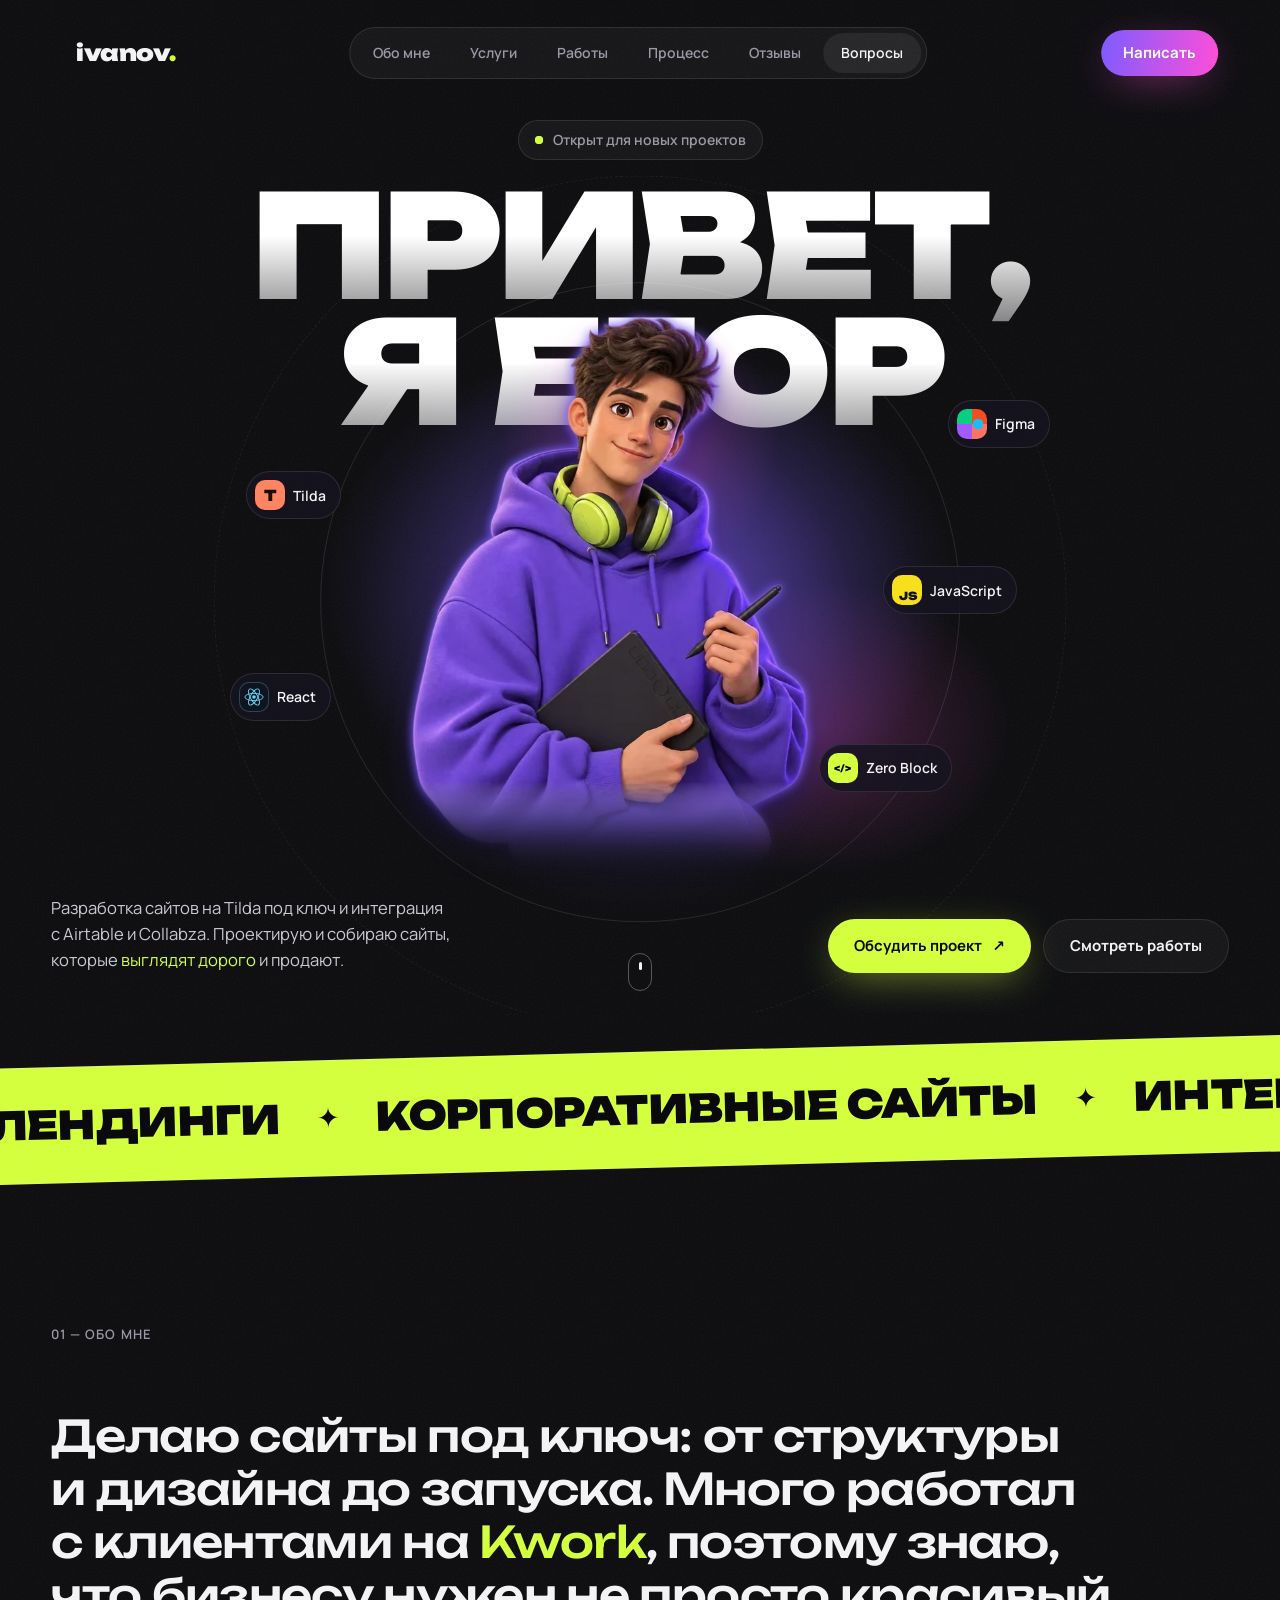
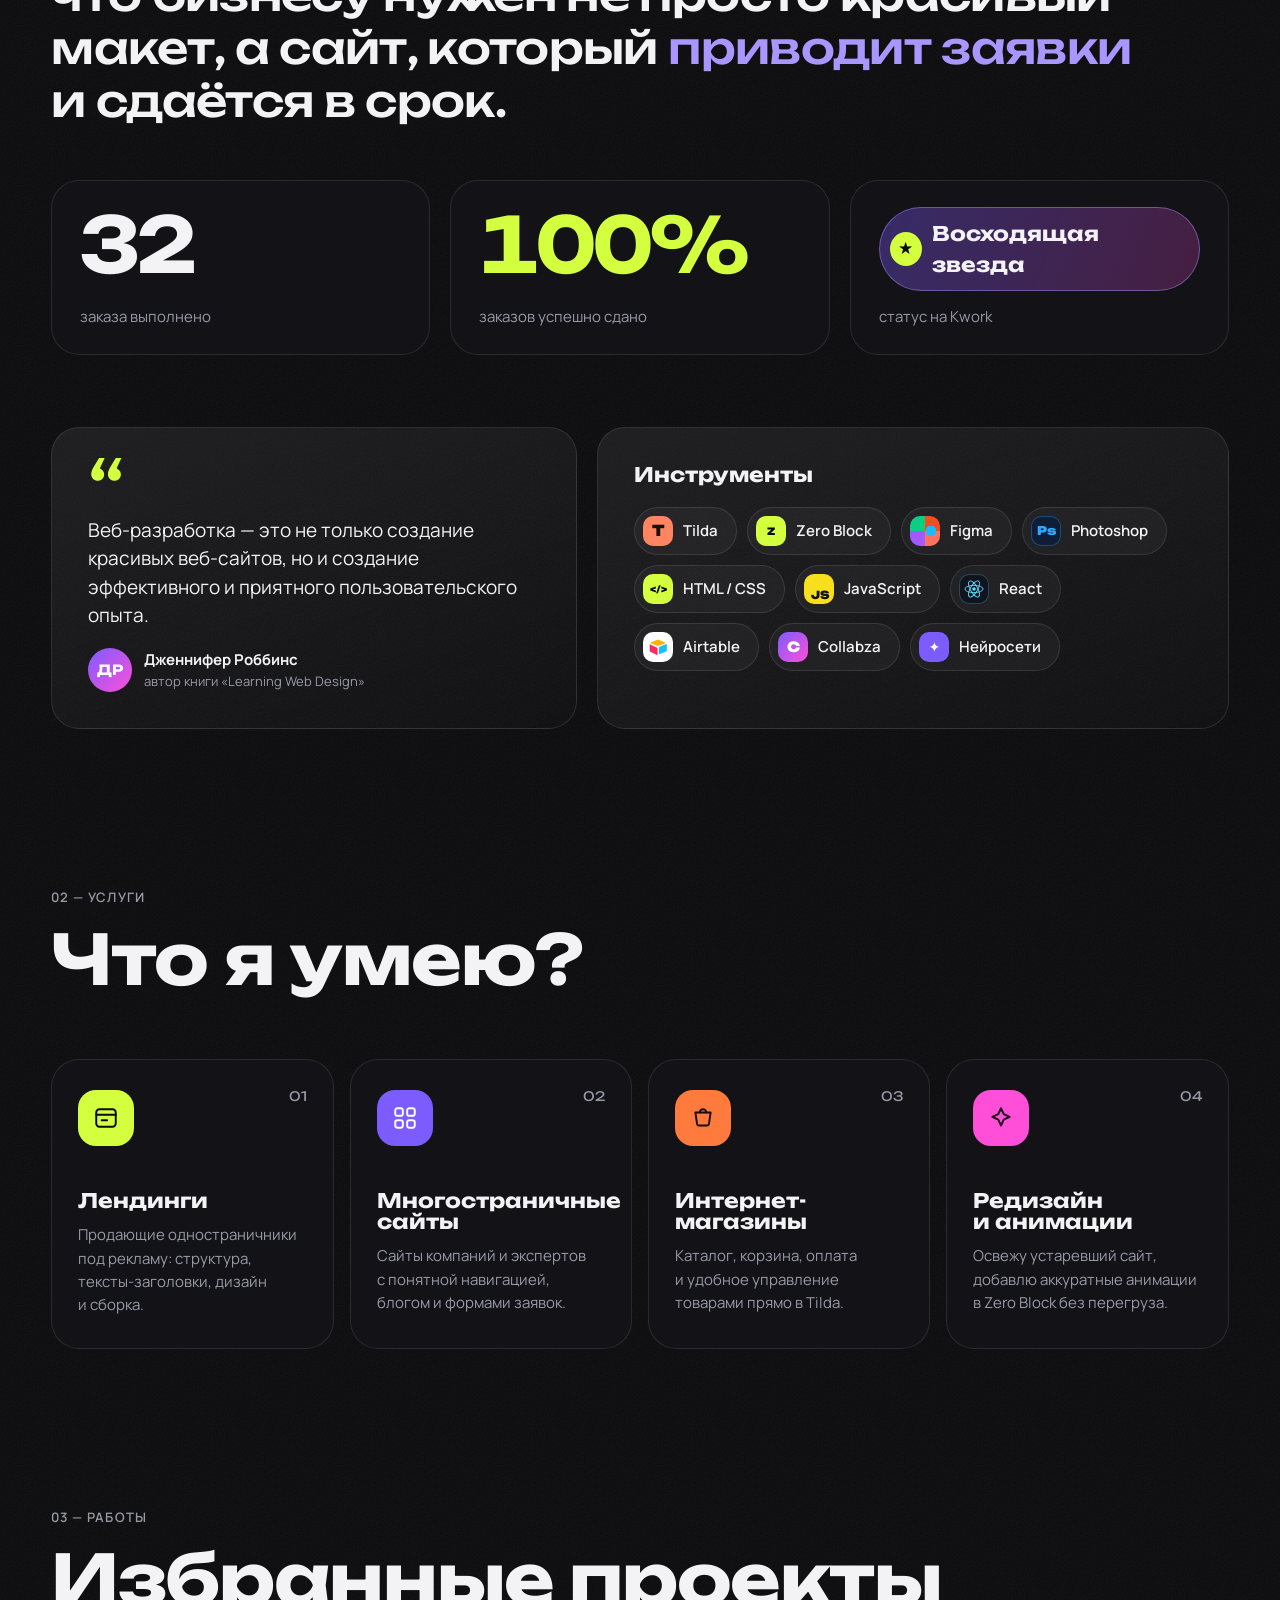
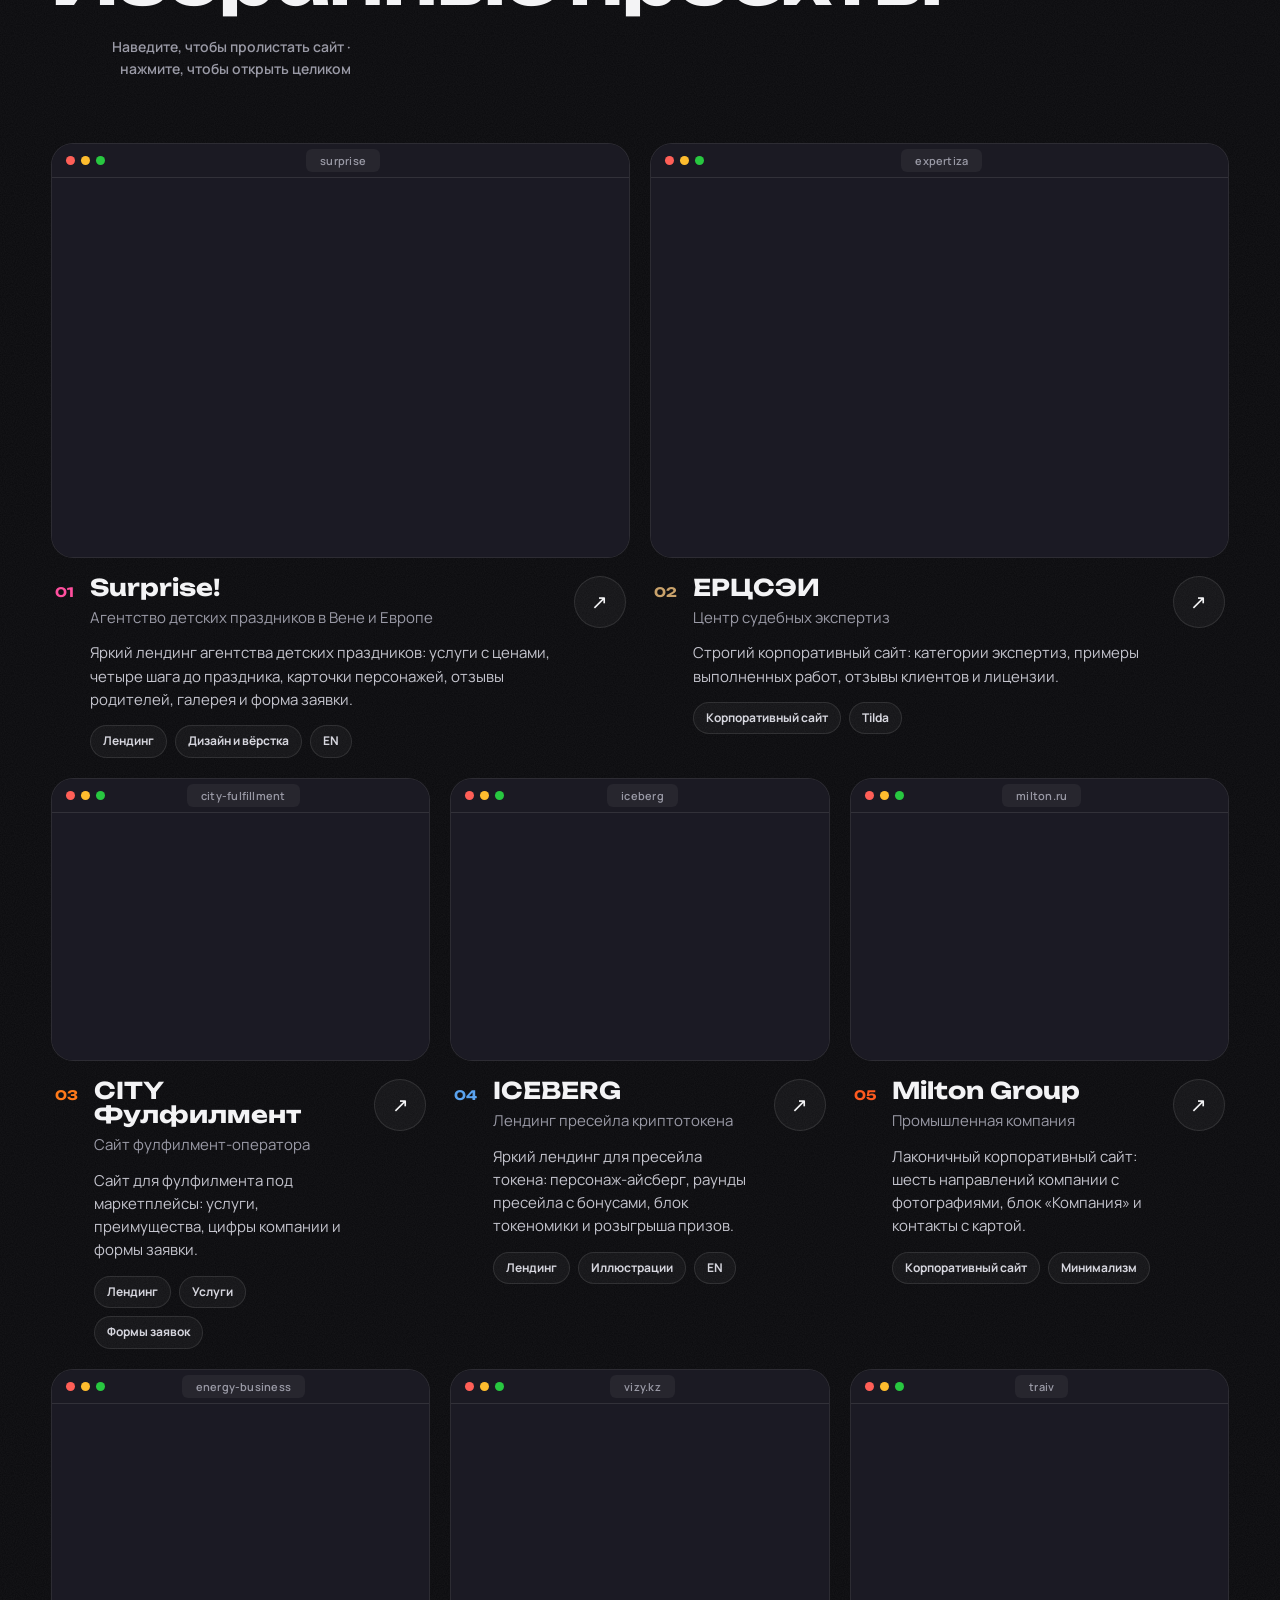
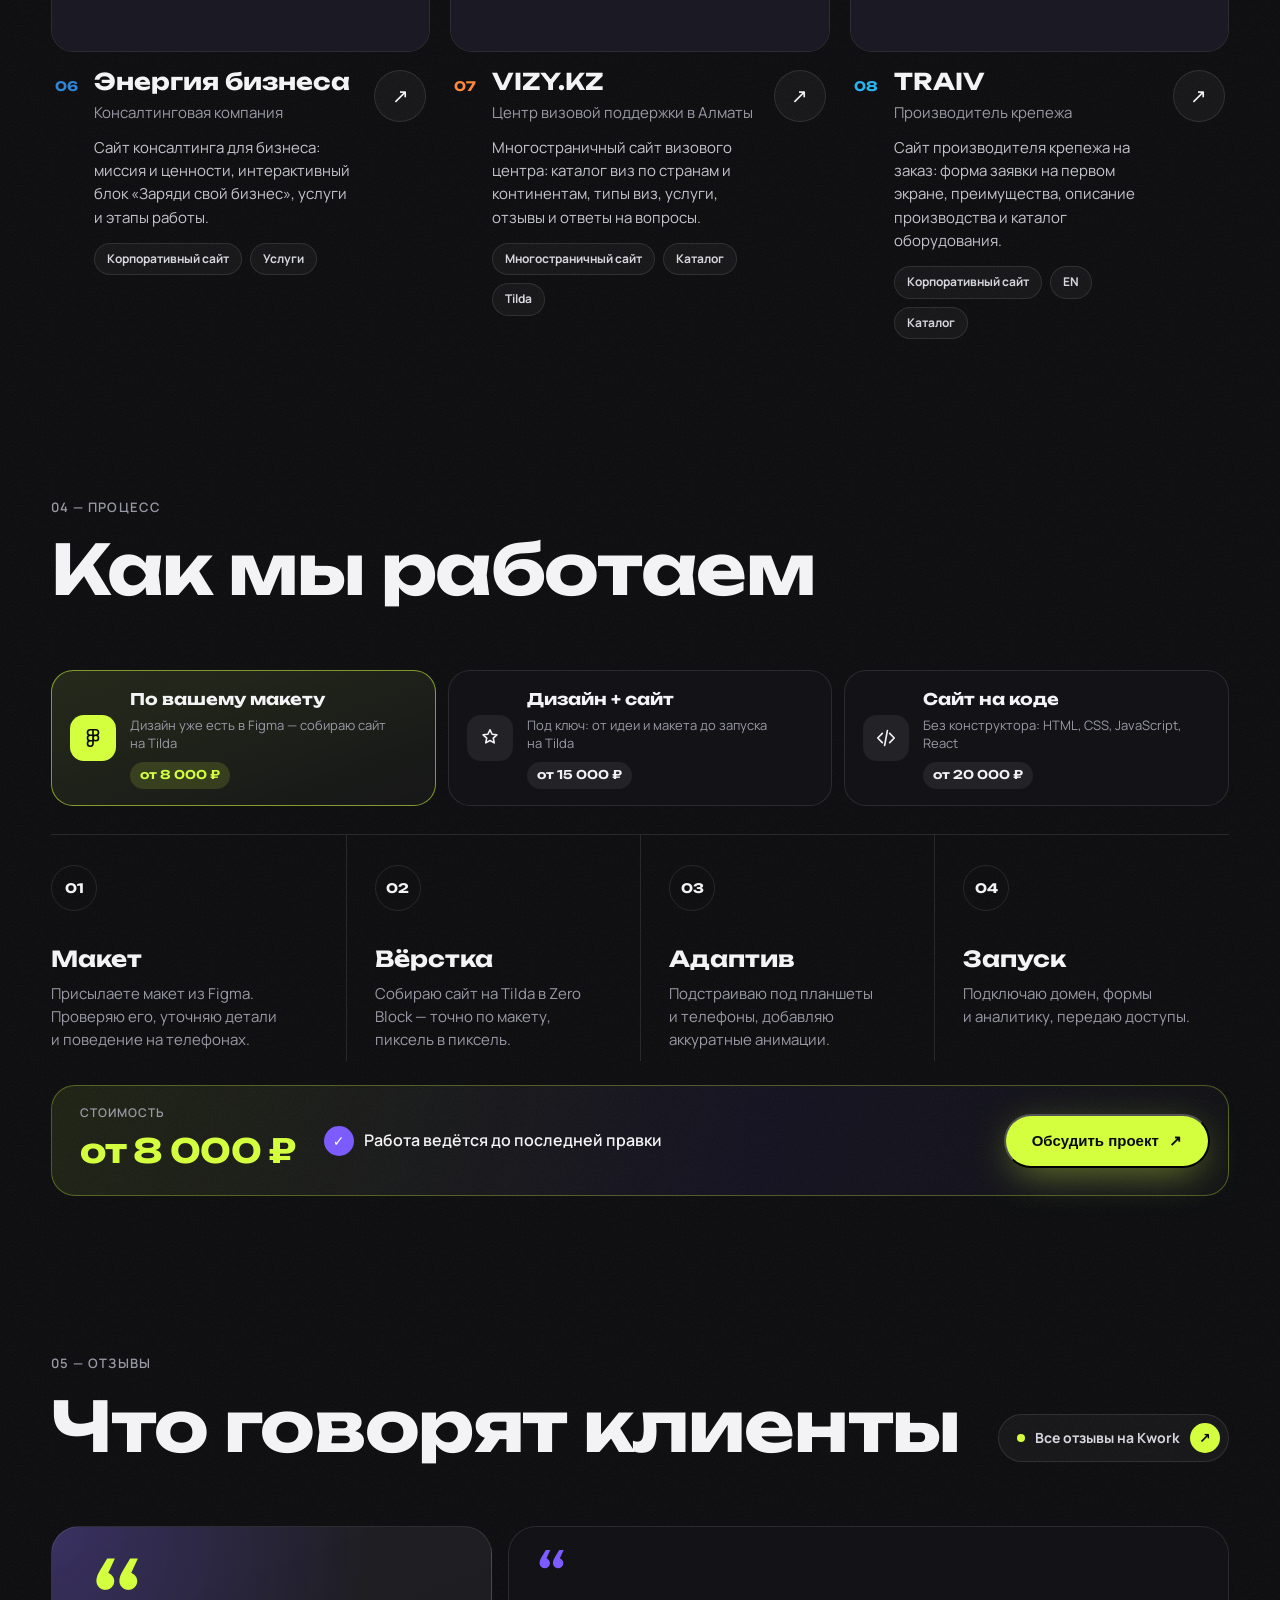
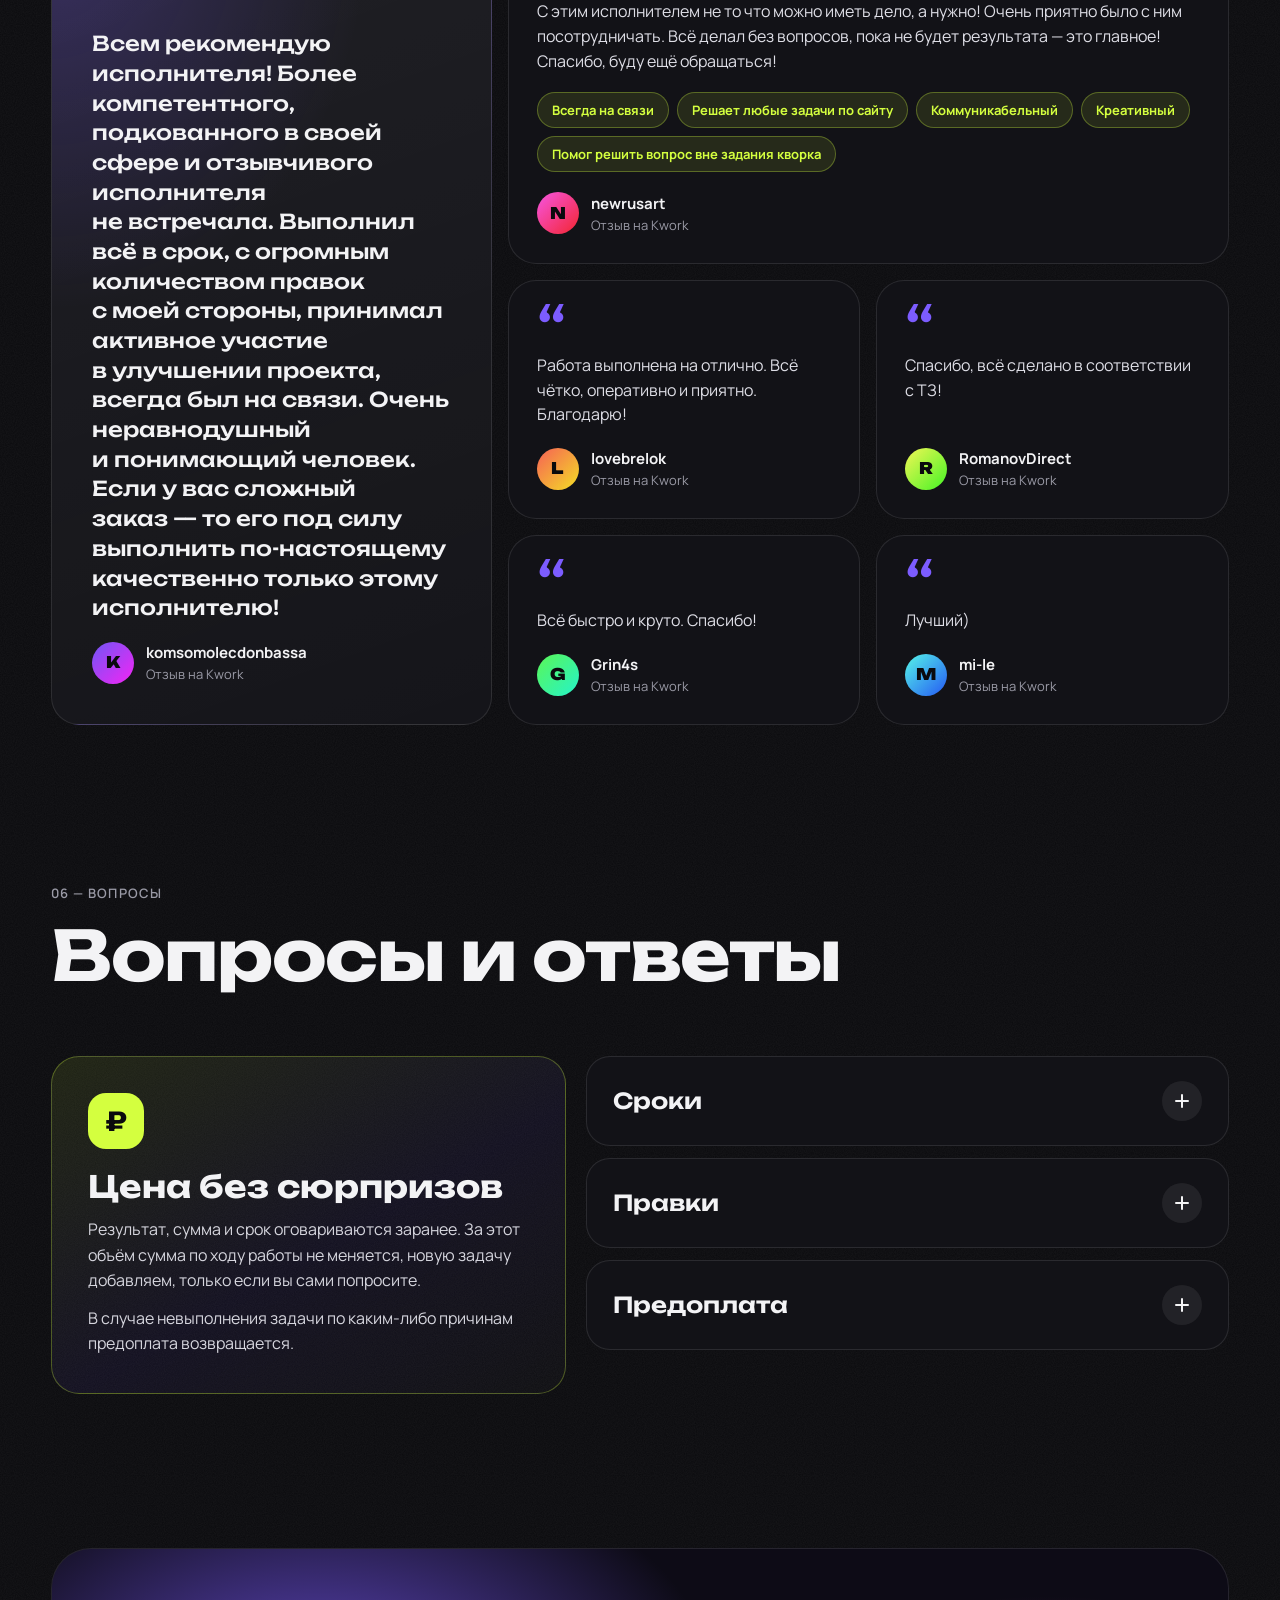
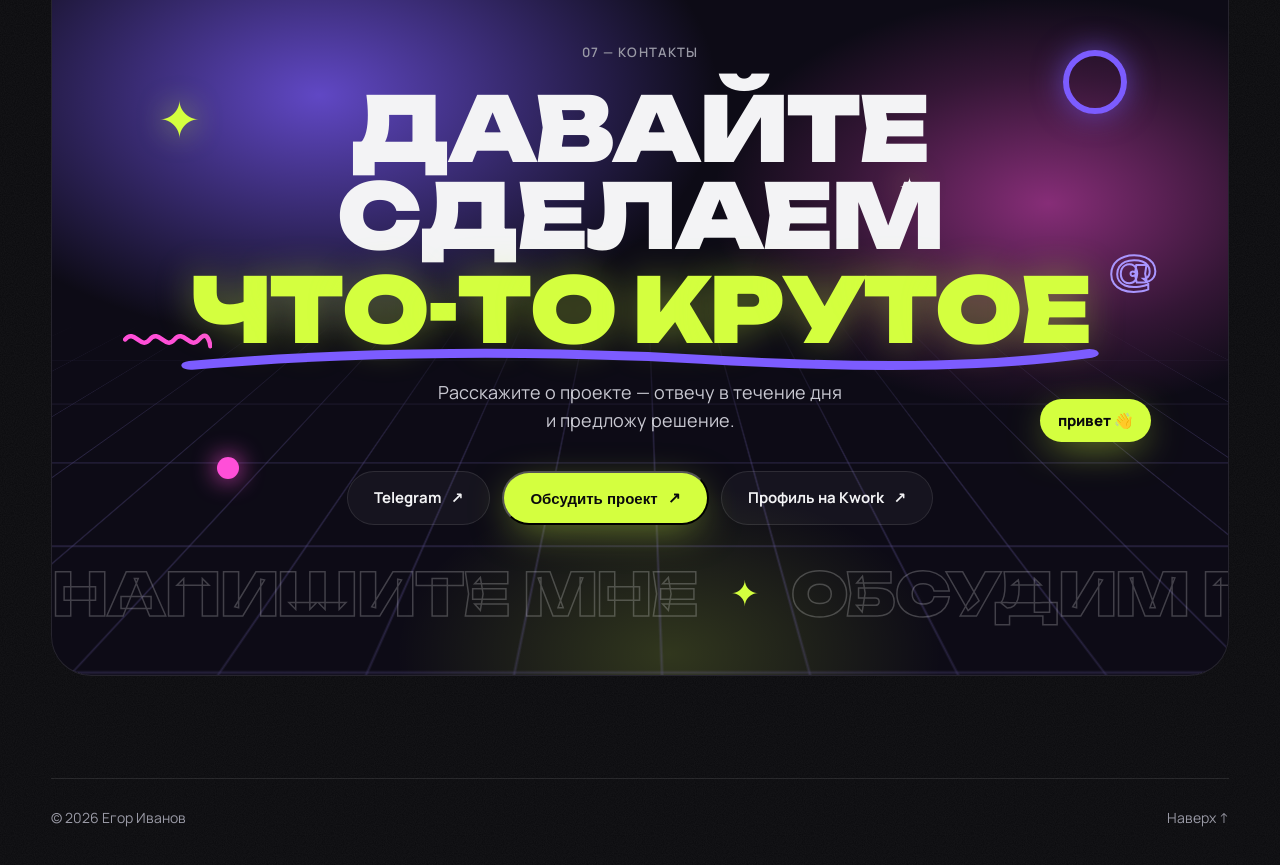
==== commit 87f495f3: "Self-host Unbounded and Manrope (no Google Fonts), Surprise! tag 'Дизайн и вёрстка' Co-Authored-By: " ====
--- a/index.html
+++ b/index.html
@@ -22,13 +22,13 @@
   <meta name="yandex-verification" content="36000618f5199862" />
   <meta name="google-site-verification" content="cPPS5dFX-ao6MLBoV5sOtprBH6NT6VfLHwdZY-BYxPI" />
   <!-- иконка сайта: SVG для браузеров, ICO для Яндекса и старых браузеров, PNG для телефонов -->
-  <link rel="icon" href="favicon.ico?v=24" sizes="16x16 32x32 48x48" />
-  <link rel="icon" href="assets/icons/icon.svg?v=24" type="image/svg+xml" />
+  <link rel="icon" href="favicon.ico?v=25" sizes="16x16 32x32 48x48" />
+  <link rel="icon" href="assets/icons/icon.svg?v=25" type="image/svg+xml" />
   <!-- PNG 120×120 — размер, который рекомендует Яндекс для выдачи; 48/96 — кратные 48 px для Google -->
-  <link rel="icon" href="assets/icons/icon-120.png?v=24" type="image/png" sizes="120x120" />
-  <link rel="icon" href="assets/icons/icon-96.png?v=24" type="image/png" sizes="96x96" />
-  <link rel="icon" href="assets/icons/icon-48.png?v=24" type="image/png" sizes="48x48" />
-  <link rel="apple-touch-icon" href="assets/icons/apple-touch-icon.png?v=24" />
+  <link rel="icon" href="assets/icons/icon-120.png?v=25" type="image/png" sizes="120x120" />
+  <link rel="icon" href="assets/icons/icon-96.png?v=25" type="image/png" sizes="96x96" />
+  <link rel="icon" href="assets/icons/icon-48.png?v=25" type="image/png" sizes="48x48" />
+  <link rel="apple-touch-icon" href="assets/icons/apple-touch-icon.png?v=25" />
   <link rel="manifest" href="site.webmanifest" />
 
   <!-- данные для поисковиков (schema.org): услуги, цены, вопросы — только то, что есть на странице -->
@@ -150,11 +150,11 @@
 }
   </script>
 
-  <link rel="preconnect" href="https://fonts.googleapis.com" />
-  <link rel="preconnect" href="https://fonts.gstatic.com" crossorigin />
-  <link href="https://fonts.googleapis.com/css2?family=Unbounded:wght@500;700;900&family=Manrope:wght@400;500;600;700&display=swap" rel="stylesheet" />
-  <link rel="stylesheet" href="styles.css?v=24" />
-  <link rel="preload" as="image" type="image/avif" href="assets/avatar.avif?v=24" imagesrcset="assets/avatar-800.avif?v=24 800w, assets/avatar.avif?v=24 1151w" imagesizes="(max-width: 860px) 88vw, 600px" fetchpriority="high" />
+  <!-- шрифты с самого сайта (см. начало styles.css); кириллица нужна сразу — на первом экране -->
+  <link rel="preload" href="assets/fonts/unbounded-cyrillic-wght-normal.woff2" as="font" type="font/woff2" crossorigin />
+  <link rel="preload" href="assets/fonts/manrope-cyrillic-wght-normal.woff2" as="font" type="font/woff2" crossorigin />
+  <link rel="stylesheet" href="styles.css?v=25" />
+  <link rel="preload" as="image" type="image/avif" href="assets/avatar.avif?v=25" imagesrcset="assets/avatar-800.avif?v=25 800w, assets/avatar.avif?v=25 1151w" imagesizes="(max-width: 860px) 88vw, 600px" fetchpriority="high" />
 
   <script type="importmap">
     {
@@ -200,7 +200,7 @@
 
       <!-- Аватар. data-avatar="assets/avatar.png" — картинка с 3D-наклоном,
            data-avatar="assets/avatar.glb" — 3D-модель, пусто — временная заглушка -->
-      <div class="hero__stage" data-avatar="assets/avatar.webp?v=24" data-avatar-avif="assets/avatar.avif?v=24" data-avatar-small="assets/avatar-800.webp?v=24" data-avatar-avif-small="assets/avatar-800.avif?v=24">
+      <div class="hero__stage" data-avatar="assets/avatar.webp?v=25" data-avatar-avif="assets/avatar.avif?v=25" data-avatar-small="assets/avatar-800.webp?v=25" data-avatar-avif-small="assets/avatar-800.avif?v=25">
         <div class="orbit orbit--1" aria-hidden="true"></div>
         <div class="orbit orbit--2" aria-hidden="true"></div>
         <canvas class="hero__canvas" aria-label="3D-персонаж Егора"></canvas>
@@ -354,8 +354,8 @@
             <div class="work__bar" aria-hidden="true"><i></i><i></i><i></i><span>surprise</span></div>
             <div class="work__screen">
               <picture>
-                <source type="image/avif" srcset="assets/works/surprise-poster.avif?v=24" />
-                <img src="assets/works/surprise-poster.webp?v=24" width="900" height="591" alt="Лендинг Surprise! — агентство детских праздников в Вене" loading="lazy" decoding="async" />
+                <source type="image/avif" srcset="assets/works/surprise-poster.avif?v=25" />
+                <img src="assets/works/surprise-poster.webp?v=25" width="900" height="591" alt="Лендинг Surprise! — агентство детских праздников в Вене" loading="lazy" decoding="async" />
               </picture>
             </div>
           </div>
@@ -365,7 +365,7 @@
               <h3 class="work__title">Surprise!</h3>
               <p class="work__cat">Агентство детских праздников в&nbsp;Вене и&nbsp;Европе</p>
               <p class="work__desc">Яркий лендинг агентства детских праздников: услуги с&nbsp;ценами, четыре шага до&nbsp;праздника, карточки персонажей, отзывы родителей, галерея и&nbsp;форма заявки.</p>
-              <ul class="work__tags"><li>Лендинг</li><li>Дизайн в&nbsp;Figma</li><li>EN</li></ul>
+              <ul class="work__tags"><li>Лендинг</li><li>Дизайн и&nbsp;вёрстка</li><li>EN</li></ul>
             </div>
             <button class="work__open" type="button" aria-label="Открыть проект Surprise! целиком"><span aria-hidden="true">↗</span></button>
           </div>
@@ -375,8 +375,8 @@
             <div class="work__bar" aria-hidden="true"><i></i><i></i><i></i><span>expertiza</span></div>
             <div class="work__screen">
               <picture>
-                <source type="image/avif" srcset="assets/works/expertiza-poster.avif?v=24" />
-                <img src="assets/works/expertiza-poster.webp?v=24" width="900" height="591" alt="Сайт ЕРЦСЭИ — центр судебных экспертиз" loading="lazy" decoding="async" />
+                <source type="image/avif" srcset="assets/works/expertiza-poster.avif?v=25" />
+                <img src="assets/works/expertiza-poster.webp?v=25" width="900" height="591" alt="Сайт ЕРЦСЭИ — центр судебных экспертиз" loading="lazy" decoding="async" />
               </picture>
             </div>
           </div>
@@ -396,8 +396,8 @@
             <div class="work__bar" aria-hidden="true"><i></i><i></i><i></i><span>city-fulfillment</span></div>
             <div class="work__screen">
               <picture>
-                <source type="image/avif" srcset="assets/works/city-poster.avif?v=24" />
-                <img src="assets/works/city-poster.webp?v=24" width="900" height="591" alt="Сайт CITY Фулфилмент — сайт фулфилмент-оператора" loading="lazy" decoding="async" />
+                <source type="image/avif" srcset="assets/works/city-poster.avif?v=25" />
+                <img src="assets/works/city-poster.webp?v=25" width="900" height="591" alt="Сайт CITY Фулфилмент — сайт фулфилмент-оператора" loading="lazy" decoding="async" />
               </picture>
             </div>
           </div>
@@ -417,8 +417,8 @@
             <div class="work__bar" aria-hidden="true"><i></i><i></i><i></i><span>iceberg</span></div>
             <div class="work__screen">
               <picture>
-                <source type="image/avif" srcset="assets/works/iceberg-poster.avif?v=24" />
-                <img src="assets/works/iceberg-poster.webp?v=24" width="900" height="591" alt="Сайт ICEBERG — лендинг пресейла криптотокена" loading="lazy" decoding="async" />
+                <source type="image/avif" srcset="assets/works/iceberg-poster.avif?v=25" />
+                <img src="assets/works/iceberg-poster.webp?v=25" width="900" height="591" alt="Сайт ICEBERG — лендинг пресейла криптотокена" loading="lazy" decoding="async" />
               </picture>
             </div>
           </div>
@@ -438,8 +438,8 @@
             <div class="work__bar" aria-hidden="true"><i></i><i></i><i></i><span>milton.ru</span></div>
             <div class="work__screen">
               <picture>
-                <source type="image/avif" srcset="assets/works/milton-poster.avif?v=24" />
-                <img src="assets/works/milton-poster.webp?v=24" width="900" height="591" alt="Сайт Milton Group — промышленная компания" loading="lazy" decoding="async" />
+                <source type="image/avif" srcset="assets/works/milton-poster.avif?v=25" />
+                <img src="assets/works/milton-poster.webp?v=25" width="900" height="591" alt="Сайт Milton Group — промышленная компания" loading="lazy" decoding="async" />
               </picture>
             </div>
           </div>
@@ -459,8 +459,8 @@
             <div class="work__bar" aria-hidden="true"><i></i><i></i><i></i><span>energy-business</span></div>
             <div class="work__screen">
               <picture>
-                <source type="image/avif" srcset="assets/works/energy-poster.avif?v=24" />
-                <img src="assets/works/energy-poster.webp?v=24" width="900" height="591" alt="Сайт Энергия бизнеса — консалтинговая компания" loading="lazy" decoding="async" />
+                <source type="image/avif" srcset="assets/works/energy-poster.avif?v=25" />
+                <img src="assets/works/energy-poster.webp?v=25" width="900" height="591" alt="Сайт Энергия бизнеса — консалтинговая компания" loading="lazy" decoding="async" />
               </picture>
             </div>
           </div>
@@ -480,8 +480,8 @@
             <div class="work__bar" aria-hidden="true"><i></i><i></i><i></i><span>vizy.kz</span></div>
             <div class="work__screen">
               <picture>
-                <source type="image/avif" srcset="assets/works/vizy-poster.avif?v=24" />
-                <img src="assets/works/vizy-poster.webp?v=24" width="900" height="591" alt="Сайт VIZY.KZ — центр визовой поддержки в Алматы" loading="lazy" decoding="async" />
+                <source type="image/avif" srcset="assets/works/vizy-poster.avif?v=25" />
+                <img src="assets/works/vizy-poster.webp?v=25" width="900" height="591" alt="Сайт VIZY.KZ — центр визовой поддержки в Алматы" loading="lazy" decoding="async" />
               </picture>
             </div>
           </div>
@@ -501,8 +501,8 @@
             <div class="work__bar" aria-hidden="true"><i></i><i></i><i></i><span>traiv</span></div>
             <div class="work__screen">
               <picture>
-                <source type="image/avif" srcset="assets/works/traiv-poster.avif?v=24" />
-                <img src="assets/works/traiv-poster.webp?v=24" width="900" height="591" alt="Сайт TRAIV — производитель крепежа" loading="lazy" decoding="async" />
+                <source type="image/avif" srcset="assets/works/traiv-poster.avif?v=25" />
+                <img src="assets/works/traiv-poster.webp?v=25" width="900" height="591" alt="Сайт TRAIV — производитель крепежа" loading="lazy" decoding="async" />
               </picture>
             </div>
           </div>
@@ -880,8 +880,8 @@
     <a href="#top">Наверх ↑</a>
   </footer>
 
-  <script src="main.js?v=24" defer></script>
-  <script type="module" src="avatar.js?v=24"></script>
-  <script src="brief.js?v=24" defer></script>
+  <script src="main.js?v=25" defer></script>
+  <script type="module" src="avatar.js?v=25"></script>
+  <script src="brief.js?v=25" defer></script>
 </body>
 </html>
--- a/styles.css
+++ b/styles.css
@@ -1,3 +1,21 @@
+/* ============ FONTS ============ */
+/* Шрифты лежат на самом сайте (assets/fonts, лицензия SIL OFL), а не грузятся с Google:
+   посетитель не передаёт свой IP сторонним серверам, и сайт не зависит от доступности Google.
+   Вариативные файлы — все начертания в одном; браузер качает только те наборы, символы которых есть на странице.
+   «ruble» — вырезанный из latin-ext один знак ₽, чтобы не тянуть ради него 118 КБ. */
+@font-face { font-family: "Unbounded"; font-style: normal; font-display: swap; font-weight: 200 900;
+  src: url("assets/fonts/unbounded-cyrillic-wght-normal.woff2") format("woff2"); unicode-range: U+0301,U+0400-045F,U+0490-0491,U+04B0-04B1,U+2116; }
+@font-face { font-family: "Unbounded"; font-style: normal; font-display: swap; font-weight: 200 900;
+  src: url("assets/fonts/unbounded-latin-wght-normal.woff2") format("woff2"); unicode-range: U+0000-00FF,U+0131,U+0152-0153,U+02BB-02BC,U+02C6,U+02DA,U+02DC,U+0304,U+0308,U+0329,U+2000-206F,U+20AC,U+2122,U+2191,U+2193,U+2212,U+2215,U+FEFF,U+FFFD; }
+@font-face { font-family: "Unbounded"; font-style: normal; font-display: swap; font-weight: 200 900;
+  src: url("assets/fonts/unbounded-ruble-wght-normal.woff2") format("woff2"); unicode-range: U+20BD; }
+@font-face { font-family: "Manrope"; font-style: normal; font-display: swap; font-weight: 200 800;
+  src: url("assets/fonts/manrope-cyrillic-wght-normal.woff2") format("woff2"); unicode-range: U+0301,U+0400-045F,U+0490-0491,U+04B0-04B1,U+2116; }
+@font-face { font-family: "Manrope"; font-style: normal; font-display: swap; font-weight: 200 800;
+  src: url("assets/fonts/manrope-latin-wght-normal.woff2") format("woff2"); unicode-range: U+0000-00FF,U+0131,U+0152-0153,U+02BB-02BC,U+02C6,U+02DA,U+02DC,U+0304,U+0308,U+0329,U+2000-206F,U+20AC,U+2122,U+2191,U+2193,U+2212,U+2215,U+FEFF,U+FFFD; }
+@font-face { font-family: "Manrope"; font-style: normal; font-display: swap; font-weight: 200 800;
+  src: url("assets/fonts/manrope-ruble-wght-normal.woff2") format("woff2"); unicode-range: U+20BD; }
+
 /* ============ TOKENS ============ */
 :root {
   --bg: #0a0a0d;
@@ -1270,3 +1288,8 @@
   .contact__title .ch { transform: none; }
   .contact__underline path { stroke-dashoffset: 0; }
 }
+
+/* самые узкие телефоны (≤360px): длинное «Многостраничные» в Unbounded не должно упираться в край карточки */
+@media (max-width: 360px) {
+  .service h3 { font-size: 18px; }
+}
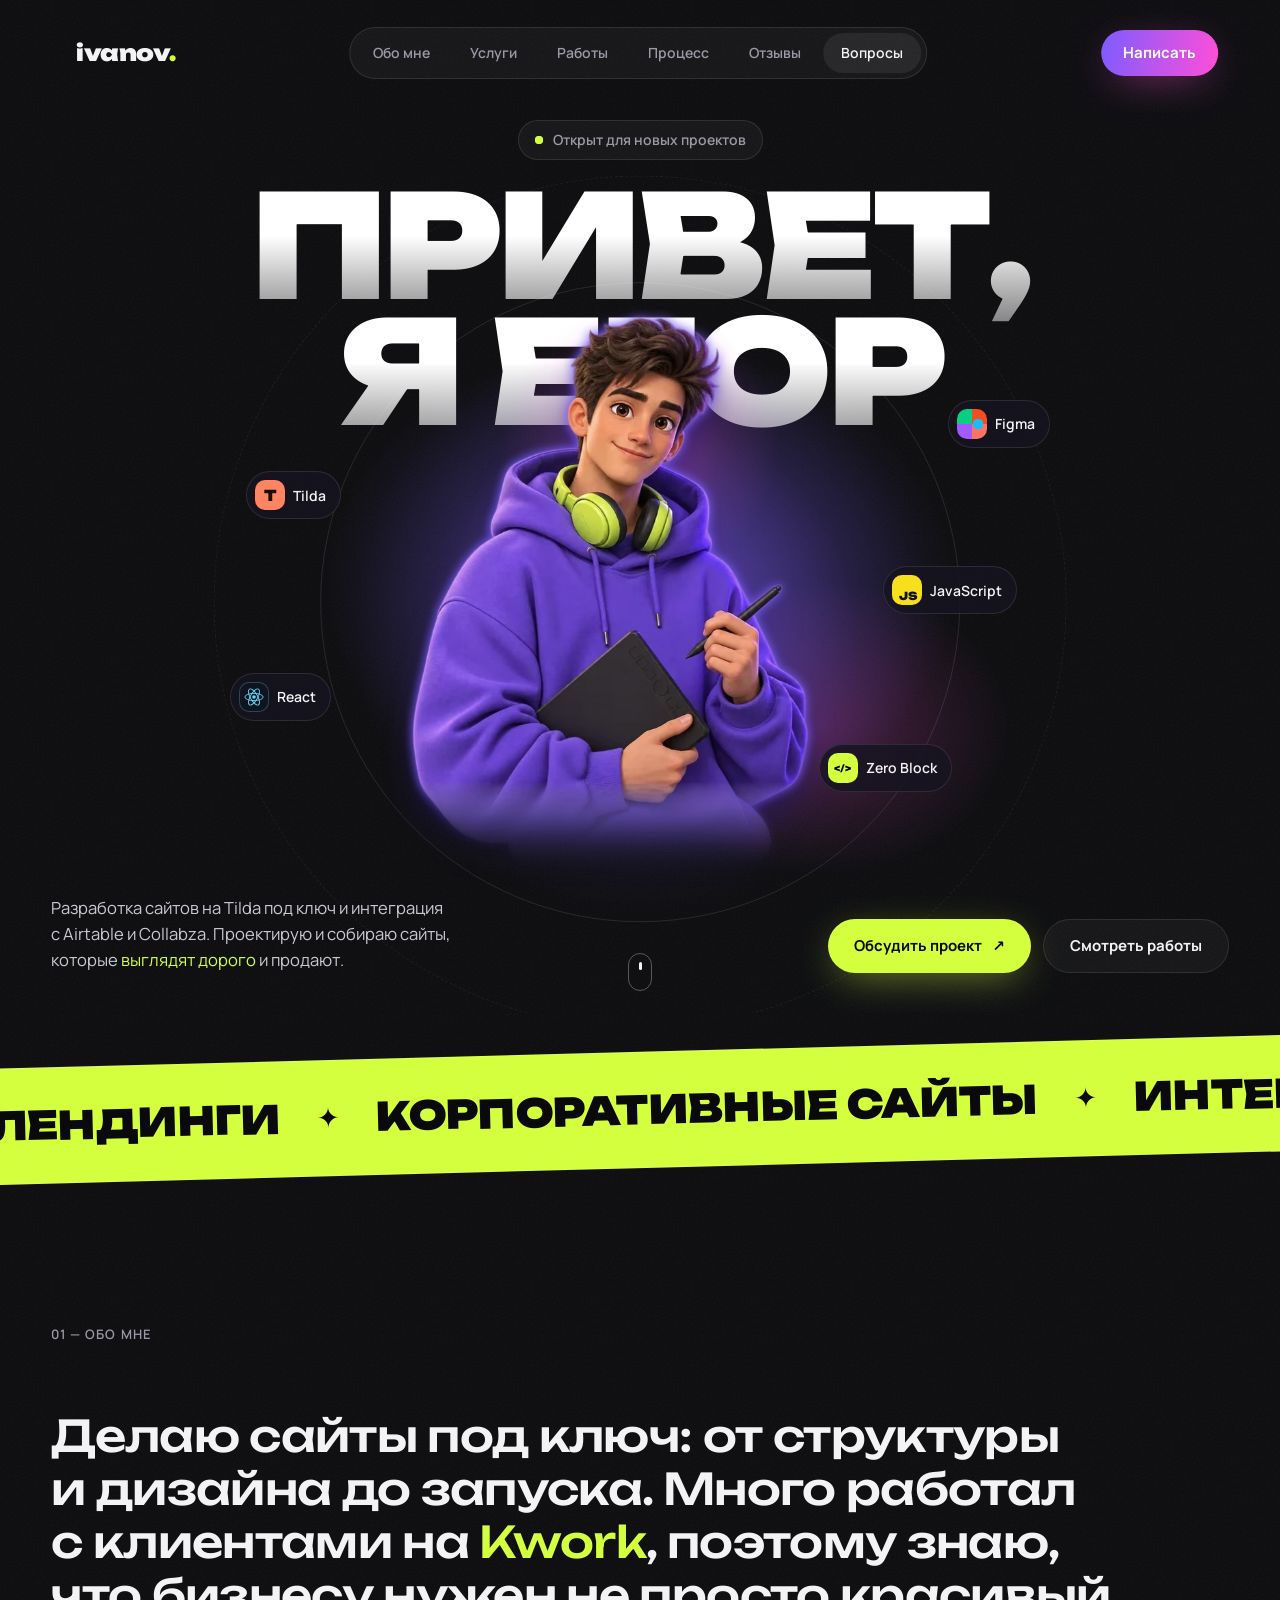
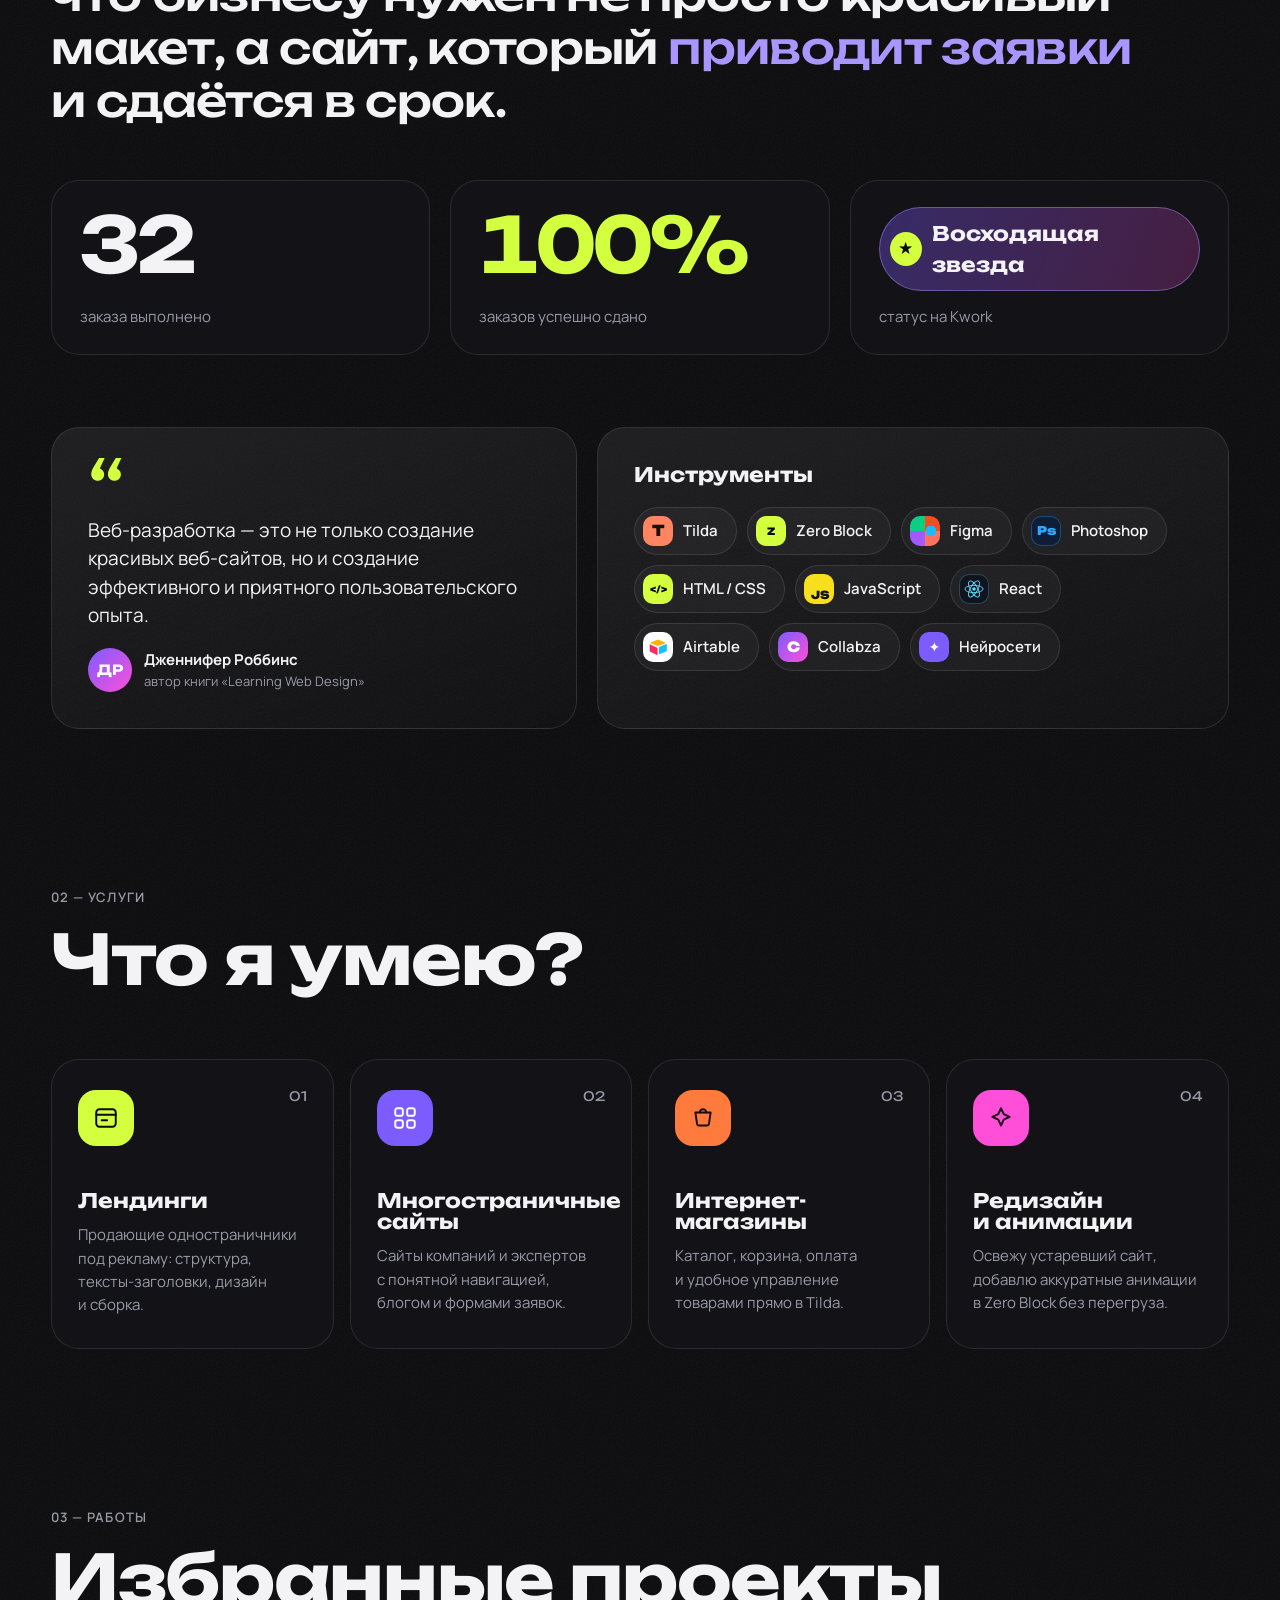
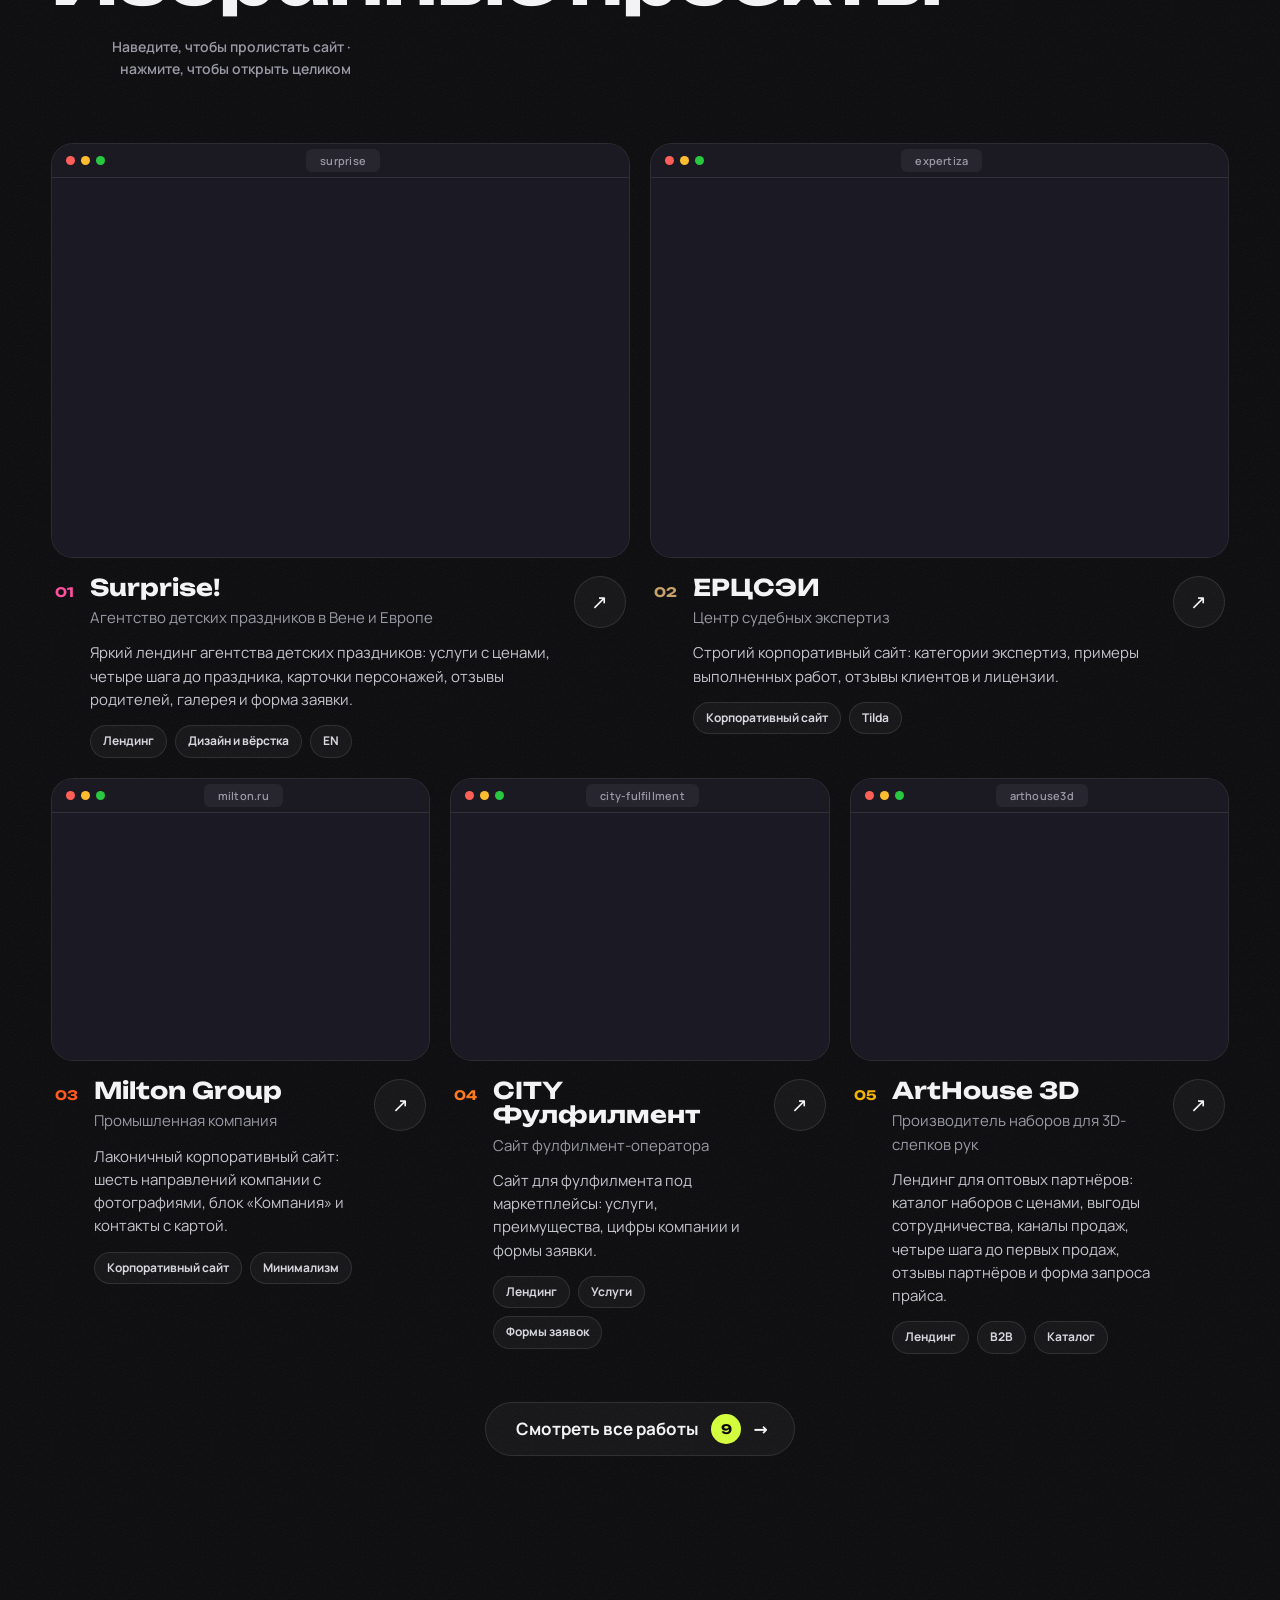
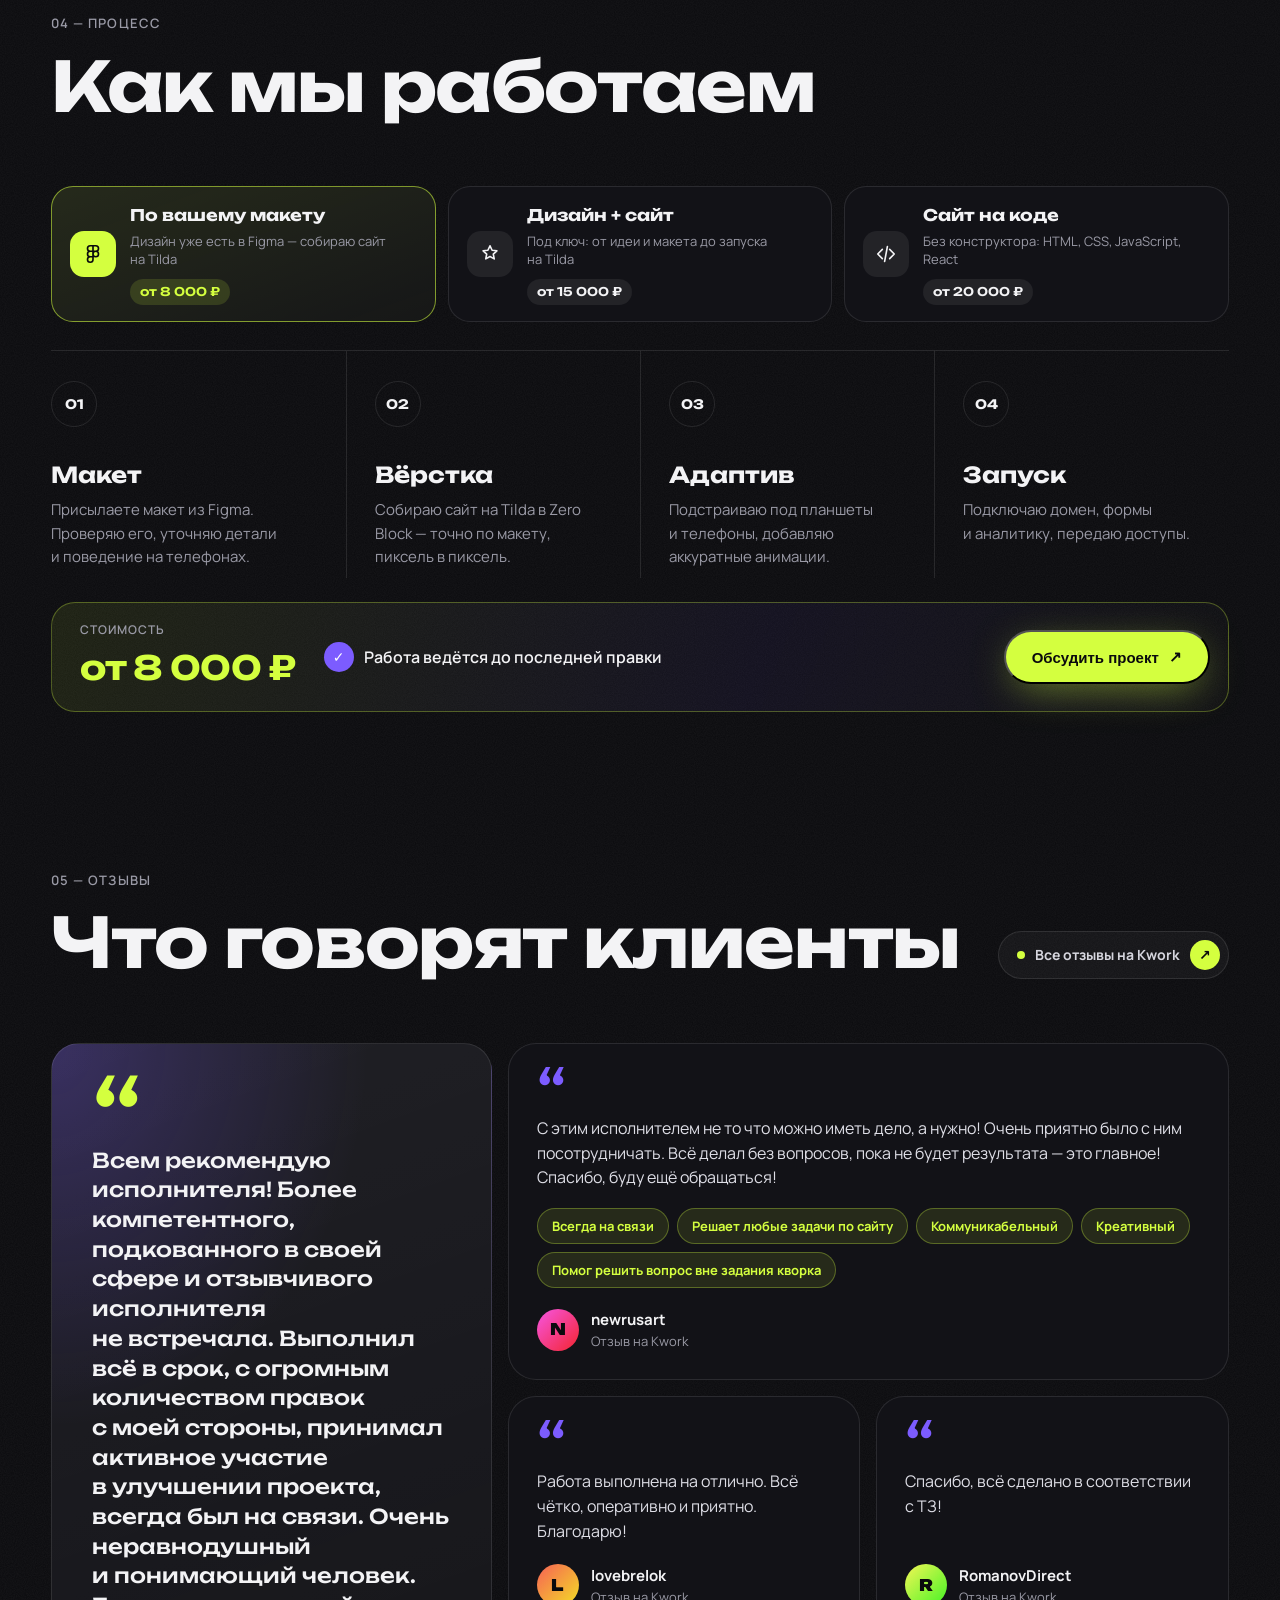
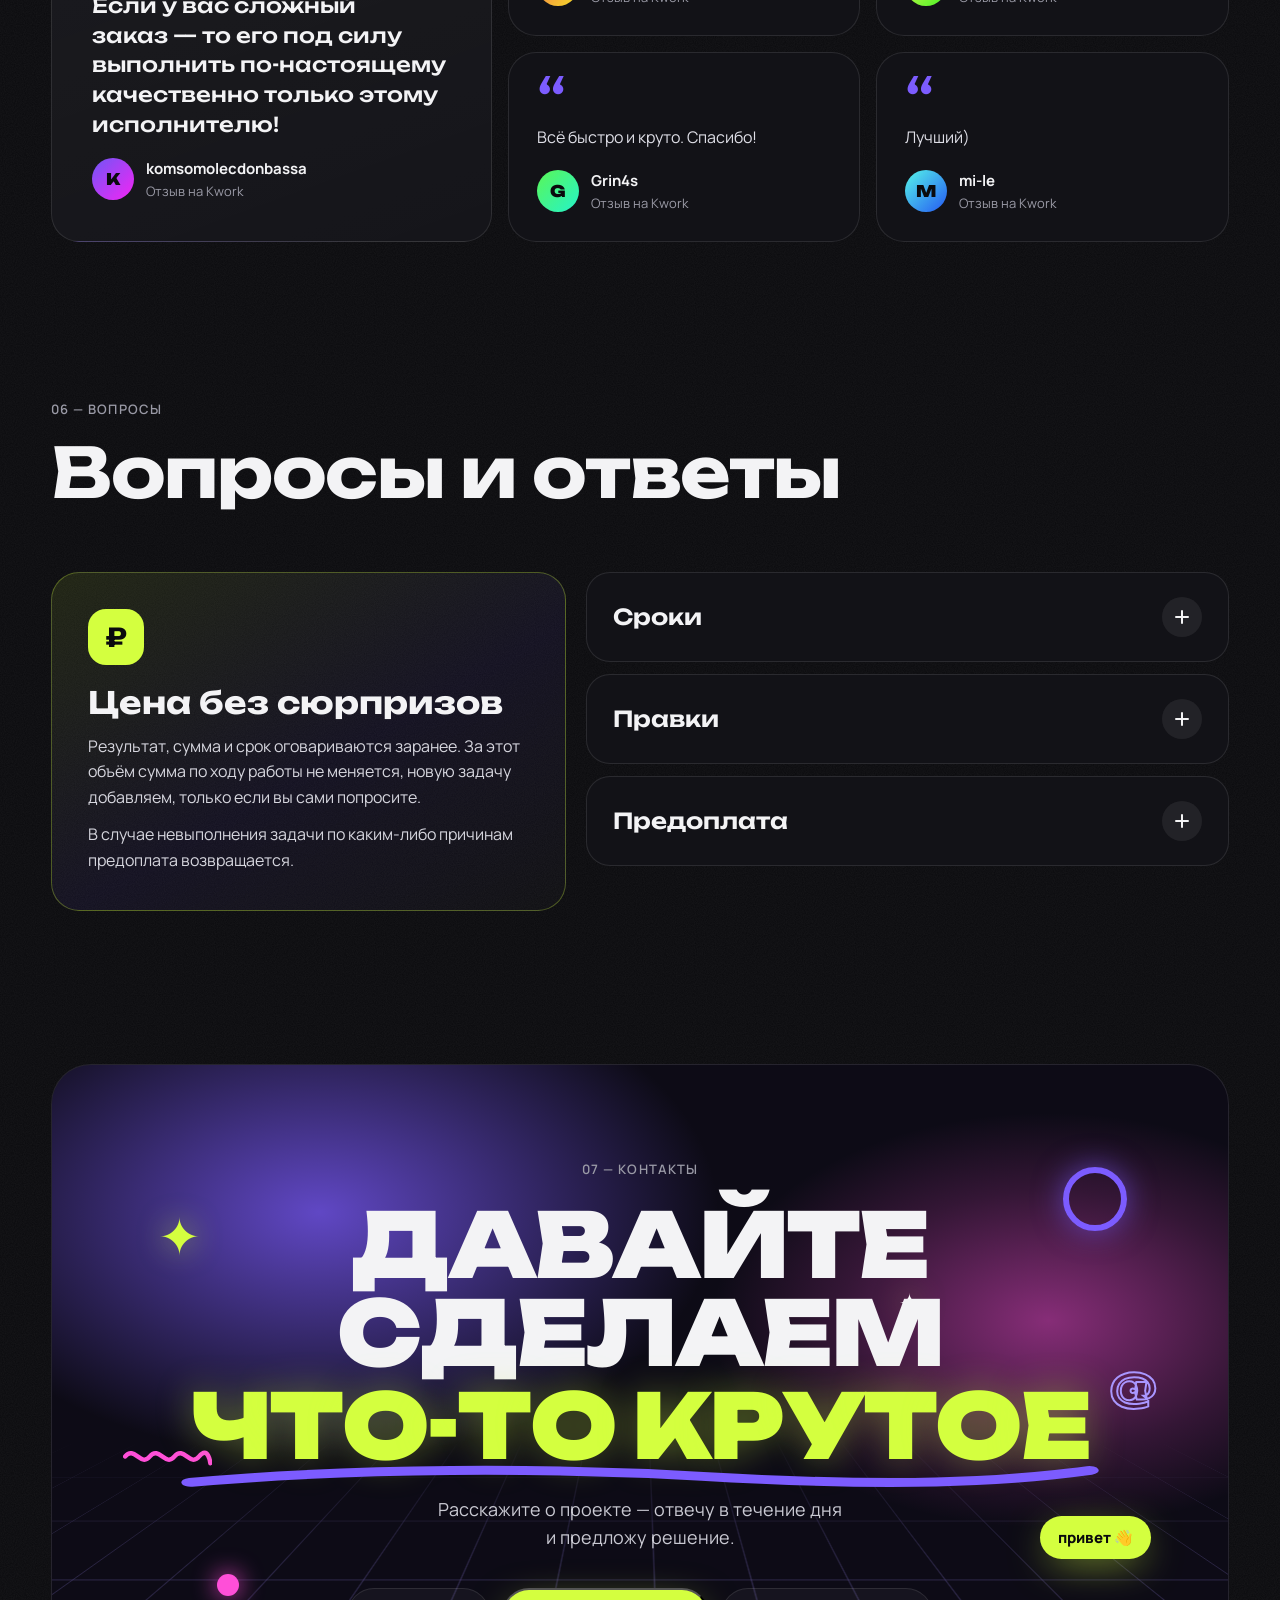
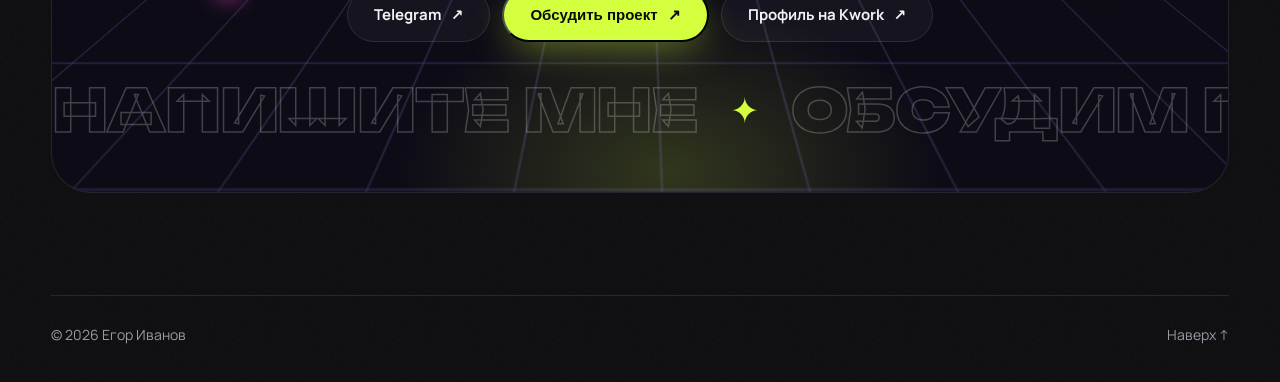
==== commit 2149a607: "Portfolio page with all 9 works, 5 featured on home + 'see all' button, ArtHouse 3D (temporary low-r" ====
--- a/index.html
+++ b/index.html
@@ -22,13 +22,13 @@
   <meta name="yandex-verification" content="36000618f5199862" />
   <meta name="google-site-verification" content="cPPS5dFX-ao6MLBoV5sOtprBH6NT6VfLHwdZY-BYxPI" />
   <!-- иконка сайта: SVG для браузеров, ICO для Яндекса и старых браузеров, PNG для телефонов -->
-  <link rel="icon" href="favicon.ico?v=25" sizes="16x16 32x32 48x48" />
-  <link rel="icon" href="assets/icons/icon.svg?v=25" type="image/svg+xml" />
+  <link rel="icon" href="favicon.ico?v=26" sizes="16x16 32x32 48x48" />
+  <link rel="icon" href="assets/icons/icon.svg?v=26" type="image/svg+xml" />
   <!-- PNG 120×120 — размер, который рекомендует Яндекс для выдачи; 48/96 — кратные 48 px для Google -->
-  <link rel="icon" href="assets/icons/icon-120.png?v=25" type="image/png" sizes="120x120" />
-  <link rel="icon" href="assets/icons/icon-96.png?v=25" type="image/png" sizes="96x96" />
-  <link rel="icon" href="assets/icons/icon-48.png?v=25" type="image/png" sizes="48x48" />
-  <link rel="apple-touch-icon" href="assets/icons/apple-touch-icon.png?v=25" />
+  <link rel="icon" href="assets/icons/icon-120.png?v=26" type="image/png" sizes="120x120" />
+  <link rel="icon" href="assets/icons/icon-96.png?v=26" type="image/png" sizes="96x96" />
+  <link rel="icon" href="assets/icons/icon-48.png?v=26" type="image/png" sizes="48x48" />
+  <link rel="apple-touch-icon" href="assets/icons/apple-touch-icon.png?v=26" />
   <link rel="manifest" href="site.webmanifest" />
 
   <!-- данные для поисковиков (schema.org): услуги, цены, вопросы — только то, что есть на странице -->
@@ -153,8 +153,8 @@
   <!-- шрифты с самого сайта (см. начало styles.css); кириллица нужна сразу — на первом экране -->
   <link rel="preload" href="assets/fonts/unbounded-cyrillic-wght-normal.woff2" as="font" type="font/woff2" crossorigin />
   <link rel="preload" href="assets/fonts/manrope-cyrillic-wght-normal.woff2" as="font" type="font/woff2" crossorigin />
-  <link rel="stylesheet" href="styles.css?v=25" />
-  <link rel="preload" as="image" type="image/avif" href="assets/avatar.avif?v=25" imagesrcset="assets/avatar-800.avif?v=25 800w, assets/avatar.avif?v=25 1151w" imagesizes="(max-width: 860px) 88vw, 600px" fetchpriority="high" />
+  <link rel="stylesheet" href="styles.css?v=26" />
+  <link rel="preload" as="image" type="image/avif" href="assets/avatar.avif?v=26" imagesrcset="assets/avatar-800.avif?v=26 800w, assets/avatar.avif?v=26 1151w" imagesizes="(max-width: 860px) 88vw, 600px" fetchpriority="high" />
 
   <script type="importmap">
     {
@@ -200,7 +200,7 @@
 
       <!-- Аватар. data-avatar="assets/avatar.png" — картинка с 3D-наклоном,
            data-avatar="assets/avatar.glb" — 3D-модель, пусто — временная заглушка -->
-      <div class="hero__stage" data-avatar="assets/avatar.webp?v=25" data-avatar-avif="assets/avatar.avif?v=25" data-avatar-small="assets/avatar-800.webp?v=25" data-avatar-avif-small="assets/avatar-800.avif?v=25">
+      <div class="hero__stage" data-avatar="assets/avatar.webp?v=26" data-avatar-avif="assets/avatar.avif?v=26" data-avatar-small="assets/avatar-800.webp?v=26" data-avatar-avif-small="assets/avatar-800.avif?v=26">
         <div class="orbit orbit--1" aria-hidden="true"></div>
         <div class="orbit orbit--2" aria-hidden="true"></div>
         <canvas class="hero__canvas" aria-label="3D-персонаж Егора"></canvas>
@@ -354,8 +354,8 @@
             <div class="work__bar" aria-hidden="true"><i></i><i></i><i></i><span>surprise</span></div>
             <div class="work__screen">
               <picture>
-                <source type="image/avif" srcset="assets/works/surprise-poster.avif?v=25" />
-                <img src="assets/works/surprise-poster.webp?v=25" width="900" height="591" alt="Лендинг Surprise! — агентство детских праздников в Вене" loading="lazy" decoding="async" />
+                <source type="image/avif" srcset="assets/works/surprise-poster.avif?v=26" />
+                <img src="assets/works/surprise-poster.webp?v=26" width="900" height="591" alt="Лендинг Surprise! — агентство детских праздников в Вене" loading="lazy" decoding="async" />
               </picture>
             </div>
           </div>
@@ -375,8 +375,8 @@
             <div class="work__bar" aria-hidden="true"><i></i><i></i><i></i><span>expertiza</span></div>
             <div class="work__screen">
               <picture>
-                <source type="image/avif" srcset="assets/works/expertiza-poster.avif?v=25" />
-                <img src="assets/works/expertiza-poster.webp?v=25" width="900" height="591" alt="Сайт ЕРЦСЭИ — центр судебных экспертиз" loading="lazy" decoding="async" />
+                <source type="image/avif" srcset="assets/works/expertiza-poster.avif?v=26" />
+                <img src="assets/works/expertiza-poster.webp?v=26" width="900" height="591" alt="Сайт ЕРЦСЭИ — центр судебных экспертиз" loading="lazy" decoding="async" />
               </picture>
             </div>
           </div>
@@ -391,18 +391,39 @@
             <button class="work__open" type="button" aria-label="Открыть проект ЕРЦСЭИ целиком"><span aria-hidden="true">↗</span></button>
           </div>
         </article>
-        <article class="work reveal" style="--accent:#ff7a1a" data-work="2" data-img="assets/works/city" data-tall-h="4189" data-full-size="1220x5678">
+        <article class="work reveal" style="--accent:#ff5a1f" data-work="2" data-img="assets/works/milton" data-tall-h="3055" data-full-size="1288x4372">
+          <div class="work__frame">
+            <div class="work__bar" aria-hidden="true"><i></i><i></i><i></i><span>milton.ru</span></div>
+            <div class="work__screen">
+              <picture>
+                <source type="image/avif" srcset="assets/works/milton-poster.avif?v=26" />
+                <img src="assets/works/milton-poster.webp?v=26" width="900" height="591" alt="Сайт Milton Group — промышленная компания" loading="lazy" decoding="async" />
+              </picture>
+            </div>
+          </div>
+          <div class="work__info">
+            <span class="work__num">03</span>
+            <div class="work__text">
+              <h3 class="work__title">Milton Group</h3>
+              <p class="work__cat">Промышленная компания</p>
+              <p class="work__desc">Лаконичный корпоративный сайт: шесть направлений компании с фотографиями, блок «Компания» и контакты с картой.</p>
+              <ul class="work__tags"><li>Корпоративный сайт</li><li>Минимализм</li></ul>
+            </div>
+            <button class="work__open" type="button" aria-label="Открыть проект Milton Group целиком"><span aria-hidden="true">↗</span></button>
+          </div>
+        </article>
+        <article class="work reveal" style="--accent:#ff7a1a" data-work="3" data-img="assets/works/city" data-tall-h="4189" data-full-size="1220x5678">
           <div class="work__frame">
             <div class="work__bar" aria-hidden="true"><i></i><i></i><i></i><span>city-fulfillment</span></div>
             <div class="work__screen">
               <picture>
-                <source type="image/avif" srcset="assets/works/city-poster.avif?v=25" />
-                <img src="assets/works/city-poster.webp?v=25" width="900" height="591" alt="Сайт CITY Фулфилмент — сайт фулфилмент-оператора" loading="lazy" decoding="async" />
+                <source type="image/avif" srcset="assets/works/city-poster.avif?v=26" />
+                <img src="assets/works/city-poster.webp?v=26" width="900" height="591" alt="Сайт CITY Фулфилмент — сайт фулфилмент-оператора" loading="lazy" decoding="async" />
               </picture>
             </div>
           </div>
           <div class="work__info">
-            <span class="work__num">03</span>
+            <span class="work__num">04</span>
             <div class="work__text">
               <h3 class="work__title">CITY Фулфилмент</h3>
               <p class="work__cat">Сайт фулфилмент-оператора</p>
@@ -412,111 +433,31 @@
             <button class="work__open" type="button" aria-label="Открыть проект CITY Фулфилмент целиком"><span aria-hidden="true">↗</span></button>
           </div>
         </article>
-        <article class="work reveal" style="--accent:#5aa3f0" data-work="3" data-img="assets/works/iceberg" data-tall-h="4018" data-full-size="1400x6250">
+        <article class="work reveal" style="--accent:#f5b301" data-work="4" data-img="assets/works/arthouse" data-tall-h="3333" data-full-size="900x3333">
           <div class="work__frame">
-            <div class="work__bar" aria-hidden="true"><i></i><i></i><i></i><span>iceberg</span></div>
+            <div class="work__bar" aria-hidden="true"><i></i><i></i><i></i><span>arthouse3d</span></div>
             <div class="work__screen">
               <picture>
-                <source type="image/avif" srcset="assets/works/iceberg-poster.avif?v=25" />
-                <img src="assets/works/iceberg-poster.webp?v=25" width="900" height="591" alt="Сайт ICEBERG — лендинг пресейла криптотокена" loading="lazy" decoding="async" />
-              </picture>
-            </div>
-          </div>
-          <div class="work__info">
-            <span class="work__num">04</span>
-            <div class="work__text">
-              <h3 class="work__title">ICEBERG</h3>
-              <p class="work__cat">Лендинг пресейла криптотокена</p>
-              <p class="work__desc">Яркий лендинг для пресейла токена: персонаж-айсберг, раунды пресейла с бонусами, блок токеномики и розыгрыша призов.</p>
-              <ul class="work__tags"><li>Лендинг</li><li>Иллюстрации</li><li>EN</li></ul>
-            </div>
-            <button class="work__open" type="button" aria-label="Открыть проект ICEBERG целиком"><span aria-hidden="true">↗</span></button>
-          </div>
-        </article>
-        <article class="work reveal" style="--accent:#ff5a1f" data-work="4" data-img="assets/works/milton" data-tall-h="3055" data-full-size="1288x4372">
-          <div class="work__frame">
-            <div class="work__bar" aria-hidden="true"><i></i><i></i><i></i><span>milton.ru</span></div>
-            <div class="work__screen">
-              <picture>
-                <source type="image/avif" srcset="assets/works/milton-poster.avif?v=25" />
-                <img src="assets/works/milton-poster.webp?v=25" width="900" height="591" alt="Сайт Milton Group — промышленная компания" loading="lazy" decoding="async" />
+                <source type="image/avif" srcset="assets/works/arthouse-poster.avif?v=26" />
+                <img src="assets/works/arthouse-poster.webp?v=26" width="900" height="591" alt="Лендинг ArtHouse 3D — наборы для 3D-слепков рук" loading="lazy" decoding="async" />
               </picture>
             </div>
           </div>
           <div class="work__info">
             <span class="work__num">05</span>
             <div class="work__text">
-              <h3 class="work__title">Milton Group</h3>
-              <p class="work__cat">Промышленная компания</p>
-              <p class="work__desc">Лаконичный корпоративный сайт: шесть направлений компании с фотографиями, блок «Компания» и контакты с картой.</p>
-              <ul class="work__tags"><li>Корпоративный сайт</li><li>Минимализм</li></ul>
-            </div>
-            <button class="work__open" type="button" aria-label="Открыть проект Milton Group целиком"><span aria-hidden="true">↗</span></button>
-          </div>
-        </article>
-        <article class="work reveal" style="--accent:#2f86d6" data-work="5" data-img="assets/works/energy" data-tall-h="2800" data-full-size="1400x4355">
-          <div class="work__frame">
-            <div class="work__bar" aria-hidden="true"><i></i><i></i><i></i><span>energy-business</span></div>
-            <div class="work__screen">
-              <picture>
-                <source type="image/avif" srcset="assets/works/energy-poster.avif?v=25" />
-                <img src="assets/works/energy-poster.webp?v=25" width="900" height="591" alt="Сайт Энергия бизнеса — консалтинговая компания" loading="lazy" decoding="async" />
-              </picture>
-            </div>
-          </div>
-          <div class="work__info">
-            <span class="work__num">06</span>
-            <div class="work__text">
-              <h3 class="work__title">Энергия бизнеса</h3>
-              <p class="work__cat">Консалтинговая компания</p>
-              <p class="work__desc">Сайт консалтинга для бизнеса: миссия и ценности, интерактивный блок «Заряди свой бизнес», услуги и этапы работы.</p>
-              <ul class="work__tags"><li>Корпоративный сайт</li><li>Услуги</li></ul>
-            </div>
-            <button class="work__open" type="button" aria-label="Открыть проект Энергия бизнеса целиком"><span aria-hidden="true">↗</span></button>
-          </div>
-        </article>
-        <article class="work reveal" style="--accent:#ff8a3d" data-work="6" data-img="assets/works/vizy" data-tall-h="5102" data-full-size="1400x7937">
-          <div class="work__frame">
-            <div class="work__bar" aria-hidden="true"><i></i><i></i><i></i><span>vizy.kz</span></div>
-            <div class="work__screen">
-              <picture>
-                <source type="image/avif" srcset="assets/works/vizy-poster.avif?v=25" />
-                <img src="assets/works/vizy-poster.webp?v=25" width="900" height="591" alt="Сайт VIZY.KZ — центр визовой поддержки в Алматы" loading="lazy" decoding="async" />
-              </picture>
-            </div>
-          </div>
-          <div class="work__info">
-            <span class="work__num">07</span>
-            <div class="work__text">
-              <h3 class="work__title">VIZY.KZ</h3>
-              <p class="work__cat">Центр визовой поддержки в Алматы</p>
-              <p class="work__desc">Многостраничный сайт визового центра: каталог виз по странам и континентам, типы виз, услуги, отзывы и ответы на вопросы.</p>
-              <ul class="work__tags"><li>Многостраничный сайт</li><li>Каталог</li><li>Tilda</li></ul>
-            </div>
-            <button class="work__open" type="button" aria-label="Открыть проект VIZY.KZ целиком"><span aria-hidden="true">↗</span></button>
-          </div>
-        </article>
-        <article class="work reveal" style="--accent:#2bb5f0" data-work="7" data-img="assets/works/traiv" data-tall-h="1929" data-full-size="1400x3000">
-          <div class="work__frame">
-            <div class="work__bar" aria-hidden="true"><i></i><i></i><i></i><span>traiv</span></div>
-            <div class="work__screen">
-              <picture>
-                <source type="image/avif" srcset="assets/works/traiv-poster.avif?v=25" />
-                <img src="assets/works/traiv-poster.webp?v=25" width="900" height="591" alt="Сайт TRAIV — производитель крепежа" loading="lazy" decoding="async" />
-              </picture>
-            </div>
-          </div>
-          <div class="work__info">
-            <span class="work__num">08</span>
-            <div class="work__text">
-              <h3 class="work__title">TRAIV</h3>
-              <p class="work__cat">Производитель крепежа</p>
-              <p class="work__desc">Сайт производителя крепежа на заказ: форма заявки на первом экране, преимущества, описание производства и каталог оборудования.</p>
-              <ul class="work__tags"><li>Корпоративный сайт</li><li>EN</li><li>Каталог</li></ul>
-            </div>
-            <button class="work__open" type="button" aria-label="Открыть проект TRAIV целиком"><span aria-hidden="true">↗</span></button>
-          </div>
-        </article>
+              <h3 class="work__title">ArtHouse 3D</h3>
+              <p class="work__cat">Производитель наборов для 3D-слепков рук</p>
+              <p class="work__desc">Лендинг для оптовых партнёров: каталог наборов с&nbsp;ценами, выгоды сотрудничества, каналы продаж, четыре шага до&nbsp;первых продаж, отзывы партнёров и&nbsp;форма запроса прайса.</p>
+              <ul class="work__tags"><li>Лендинг</li><li>B2B</li><li>Каталог</li></ul>
+            </div>
+            <button class="work__open" type="button" aria-label="Открыть проект ArtHouse 3D целиком"><span aria-hidden="true">↗</span></button>
+          </div>
+        </article>
+      </div>
+
+      <div class="works__more reveal">
+        <a class="btn btn--ghost works__all" href="portfolio/">Смотреть все работы <span class="works__count">9</span> <span class="arrow">→</span></a>
       </div>
     </section>
 
@@ -880,8 +821,8 @@
     <a href="#top">Наверх ↑</a>
   </footer>
 
-  <script src="main.js?v=25" defer></script>
-  <script type="module" src="avatar.js?v=25"></script>
-  <script src="brief.js?v=25" defer></script>
+  <script src="main.js?v=26" defer></script>
+  <script type="module" src="avatar.js?v=26"></script>
+  <script src="brief.js?v=26" defer></script>
 </body>
 </html>
--- a/styles.css
+++ b/styles.css
@@ -1149,6 +1149,39 @@
   .segmented label { font-size: 13px; padding: 9px 2px; }
 }
 
+/* кнопка «Смотреть все работы» под избранными проектами */
+.works__more { display: flex; justify-content: center; margin-top: clamp(32px, 4vw, 48px); }
+.works__all { padding: 18px 26px 18px 30px; font-size: 17px; gap: 12px; }
+.works__count {
+  display: inline-grid; place-items: center; min-width: 30px; height: 30px; padding: 0 8px;
+  border-radius: 999px; background: var(--lime); color: var(--bg);
+  font-family: var(--font-display); font-size: 13px; font-weight: 700;
+}
+.works__all .arrow { transition: transform .4s var(--ease); }
+.works__all:hover .arrow { transform: translateX(4px); }
+
+/* ============ СТРАНИЦА «ПОРТФОЛИО» ============ */
+.portfolio .section:first-child { padding-top: clamp(120px, 14vw, 170px); }
+.crumbs { display: flex; align-items: center; gap: 10px; margin-bottom: 22px; color: var(--muted); font-size: 14px; }
+.crumbs a { color: var(--text); text-decoration: underline; text-decoration-color: rgba(255, 255, 255, .25); text-underline-offset: 4px; }
+.crumbs a:hover { text-decoration-color: var(--lime); }
+.portfolio__title { margin-top: 14px; }
+.portfolio__lead { max-width: 620px; margin-top: 18px; color: var(--muted); font-size: 17px; }
+.portfolio__back { flex-shrink: 0; }
+.arrow--back { display: inline-block; transition: transform .4s var(--ease); }
+.btn:hover .arrow--back { transform: translateX(-4px); }
+/* на странице всех работ — ровные ряды по три */
+.works__grid--all .work { grid-column: span 2; }
+.portfolio__cta {
+  display: flex; align-items: center; justify-content: space-between; gap: 24px 40px; flex-wrap: wrap;
+  margin-top: clamp(56px, 7vw, 96px); padding: clamp(28px, 4vw, 48px);
+  border-radius: var(--radius); border: 1px solid rgba(212, 255, 63, .3);
+  background: linear-gradient(120deg, rgba(212, 255, 63, .09), rgba(124, 92, 255, .1) 60%, rgba(255, 255, 255, .02));
+}
+.portfolio__cta-title { font-size: clamp(26px, 3.2vw, 40px); letter-spacing: -.02em; }
+.portfolio__cta p { margin-top: 10px; color: #d6d6de; }
+.portfolio__cta-actions { display: flex; gap: 12px; flex-wrap: wrap; }
+
 /* ============ FAQ ============ */
 .faq__grid { display: grid; grid-template-columns: 1fr 1.25fr; gap: 20px; align-items: start; }
 .faq__promise {
@@ -1193,6 +1226,7 @@
 /* ============ RESPONSIVE ============ */
 @media (max-width: 1100px) {
   .work, .work--wide { grid-column: span 3; }
+  .works__grid--all .work { grid-column: span 3; }
   .work:last-child:nth-child(odd) { grid-column: 2 / span 4; }
   .reviews__grid { grid-template-columns: 1fr 1fr; }
   .review--featured { grid-row: auto; grid-column: 1 / -1; }
@@ -1246,6 +1280,7 @@
   .works__grid { grid-template-columns: 1fr; gap: 44px; }
   .formats { grid-template-columns: 1fr; }
   .work, .work--wide, .work:last-child:nth-child(odd) { grid-column: auto; }
+  .works__grid--all .work { grid-column: auto; }
   .works__hint { text-align: left; }
   .viewer { width: 100%; height: 100%; border-radius: 0; border: 0; }
   .viewer__head { padding: 12px 12px 12px 16px; }
@@ -1261,6 +1296,7 @@
   .step + .step { border-top: 1px solid var(--line); }
   .hero__actions .btn { flex: 1; justify-content: center; }
   .contact__links .btn { width: 100%; justify-content: center; }
+  .works__all, .portfolio__back, .portfolio__cta-actions .btn { width: 100%; justify-content: center; }
   .card-quote, .tools { padding: 26px; }
   /* цифры — по две в ряд, статус — на всю ширину */
   .stats { gap: 12px; }
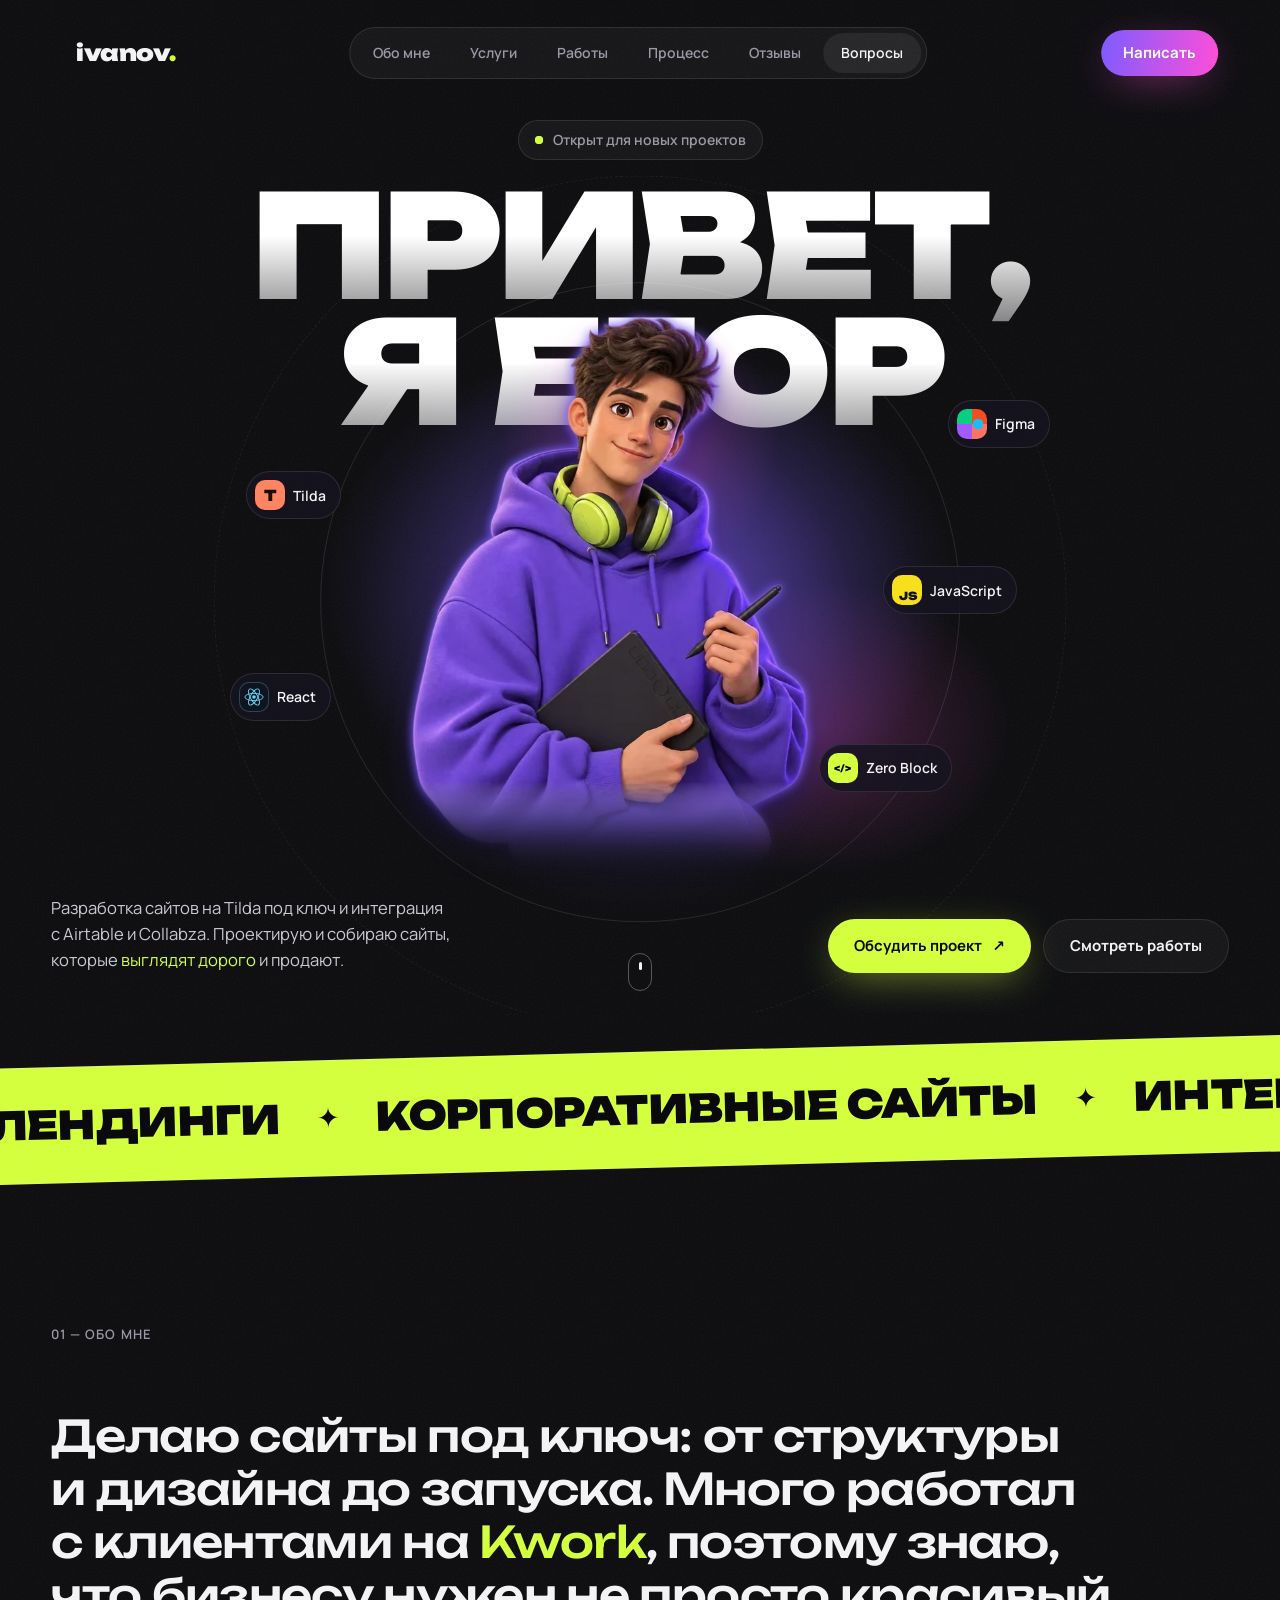
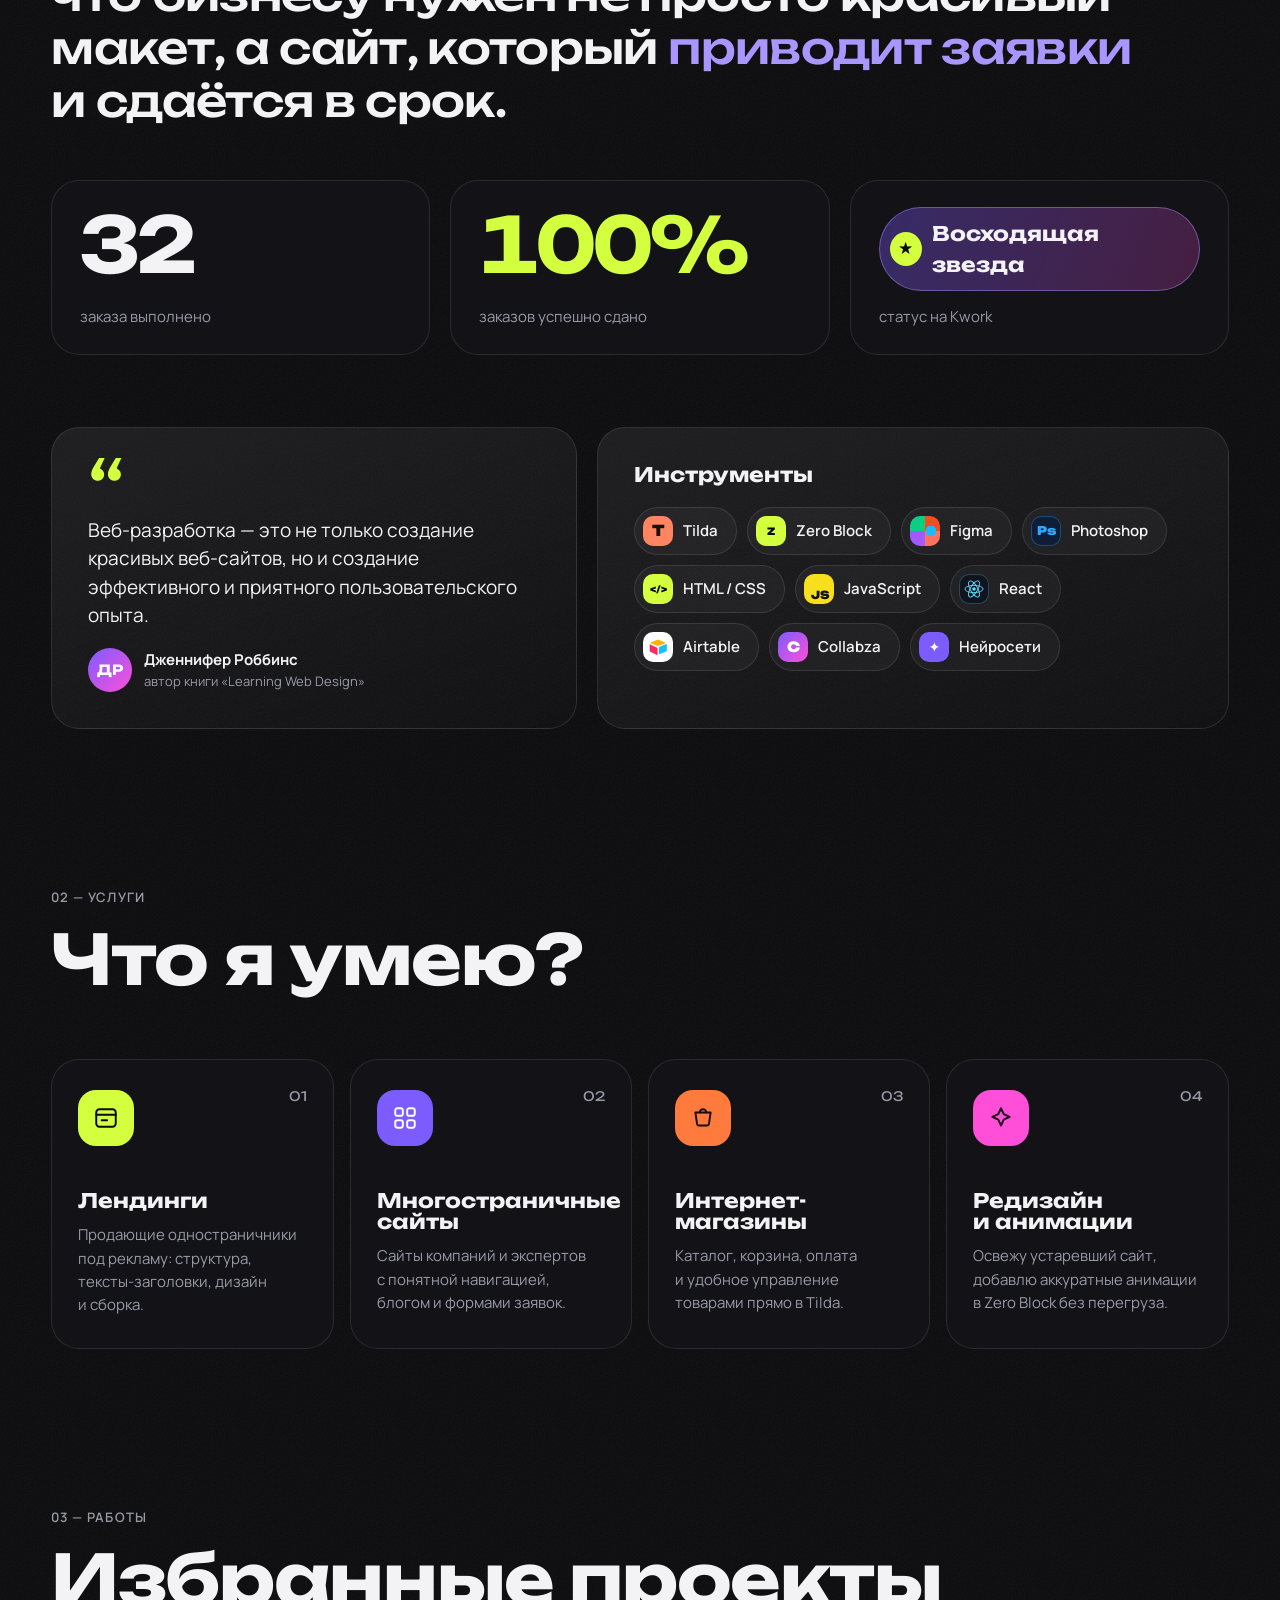
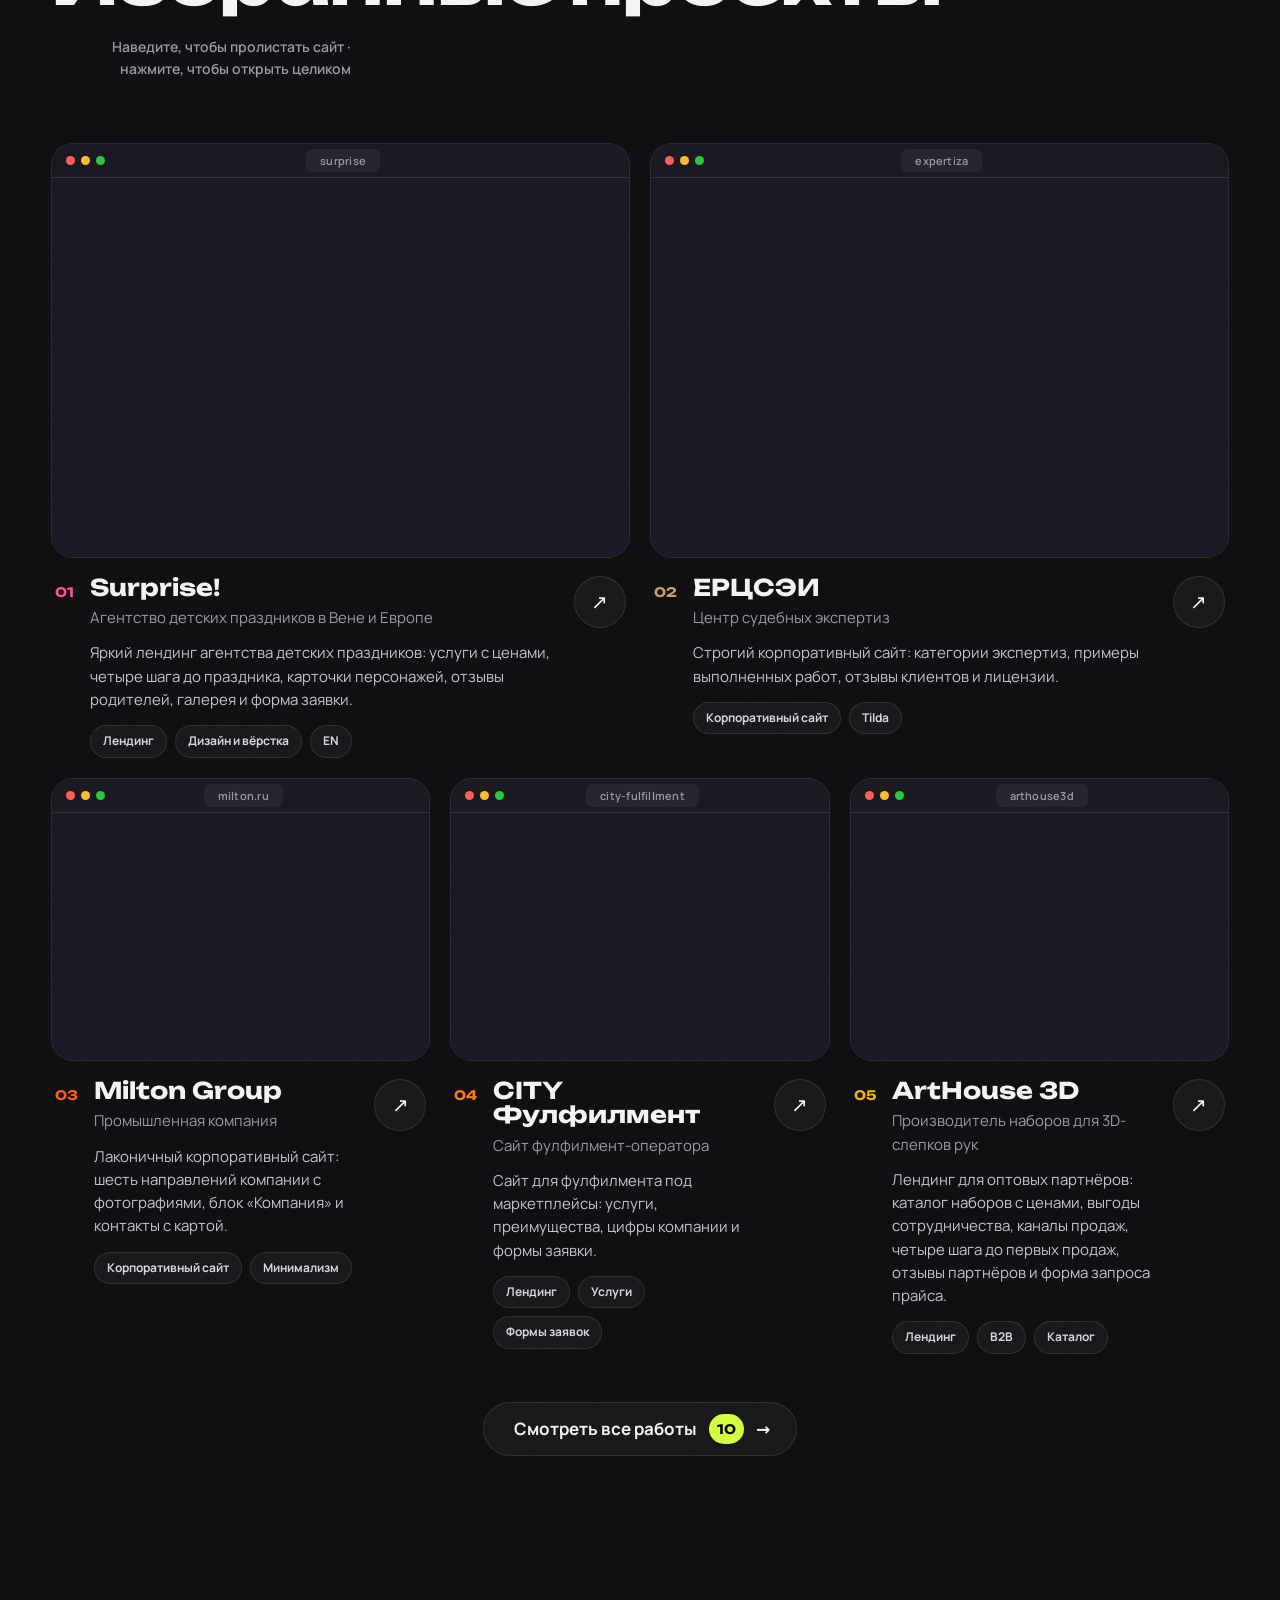
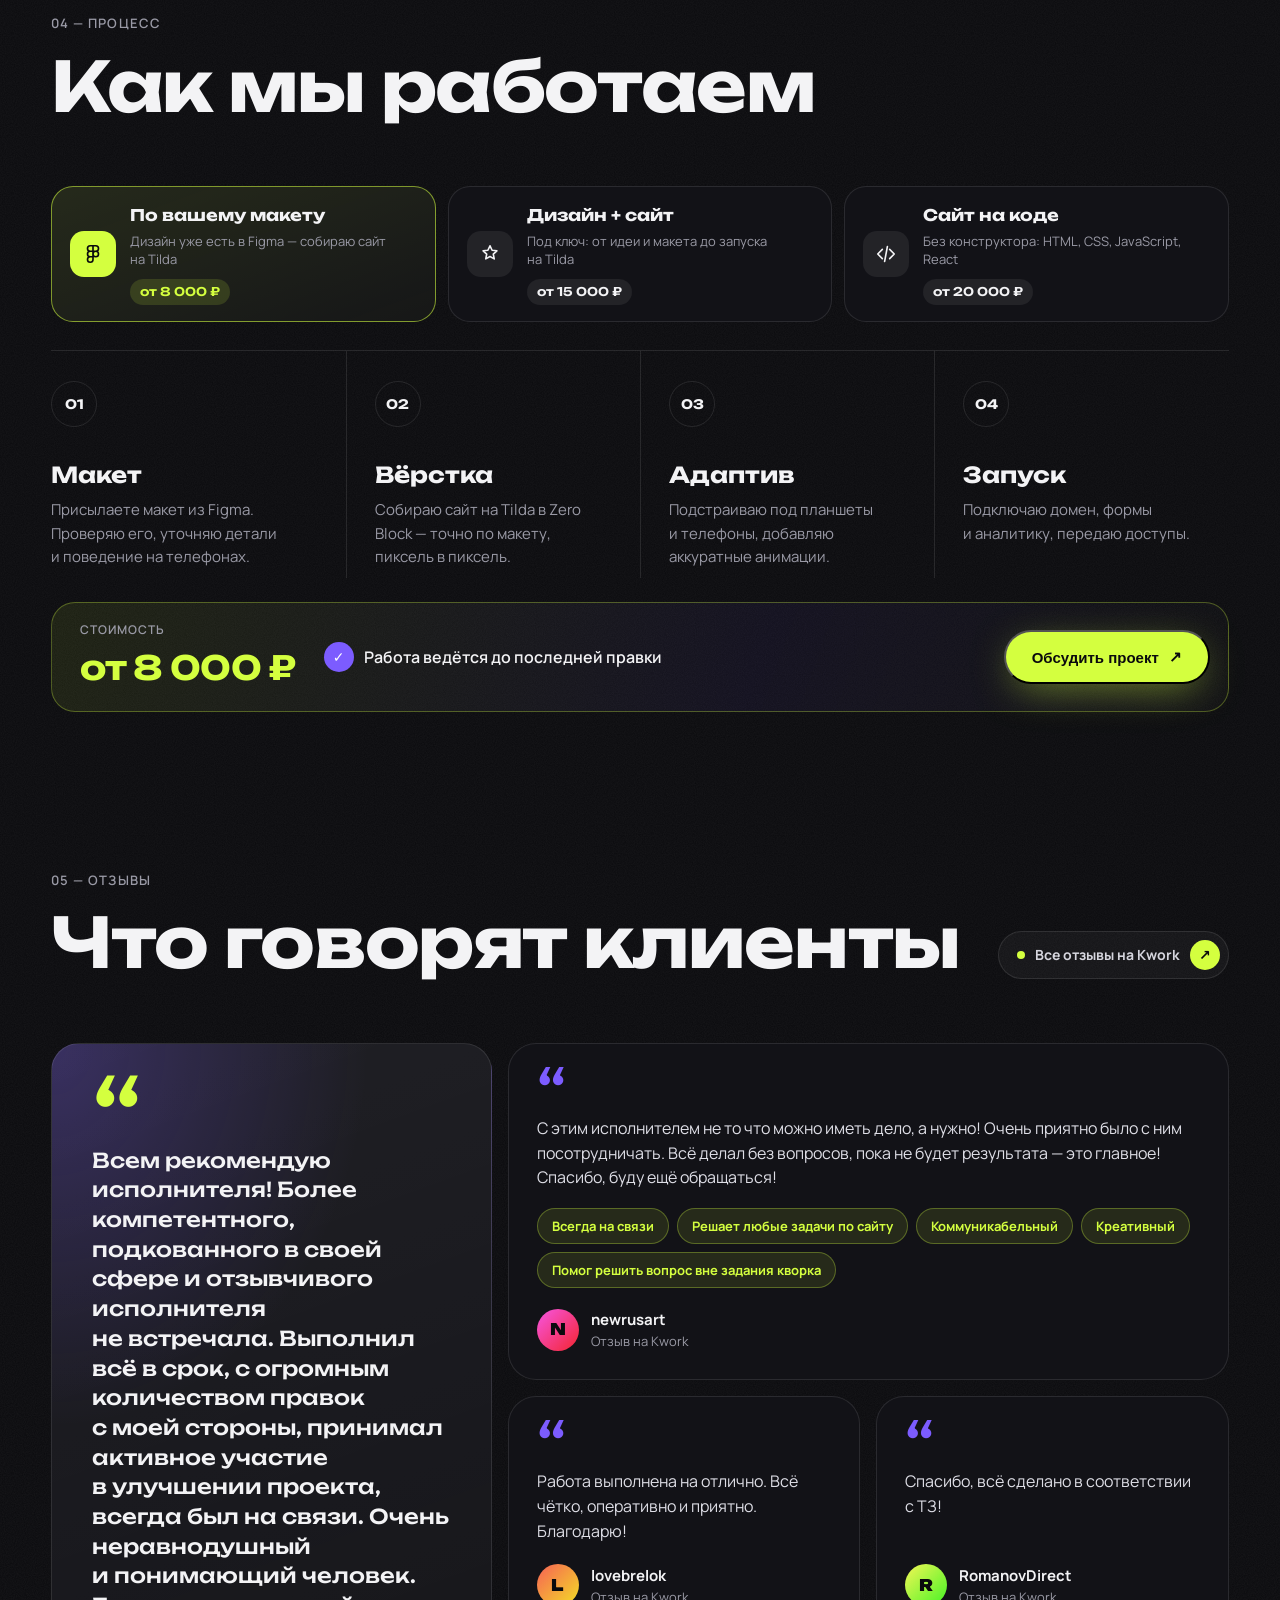
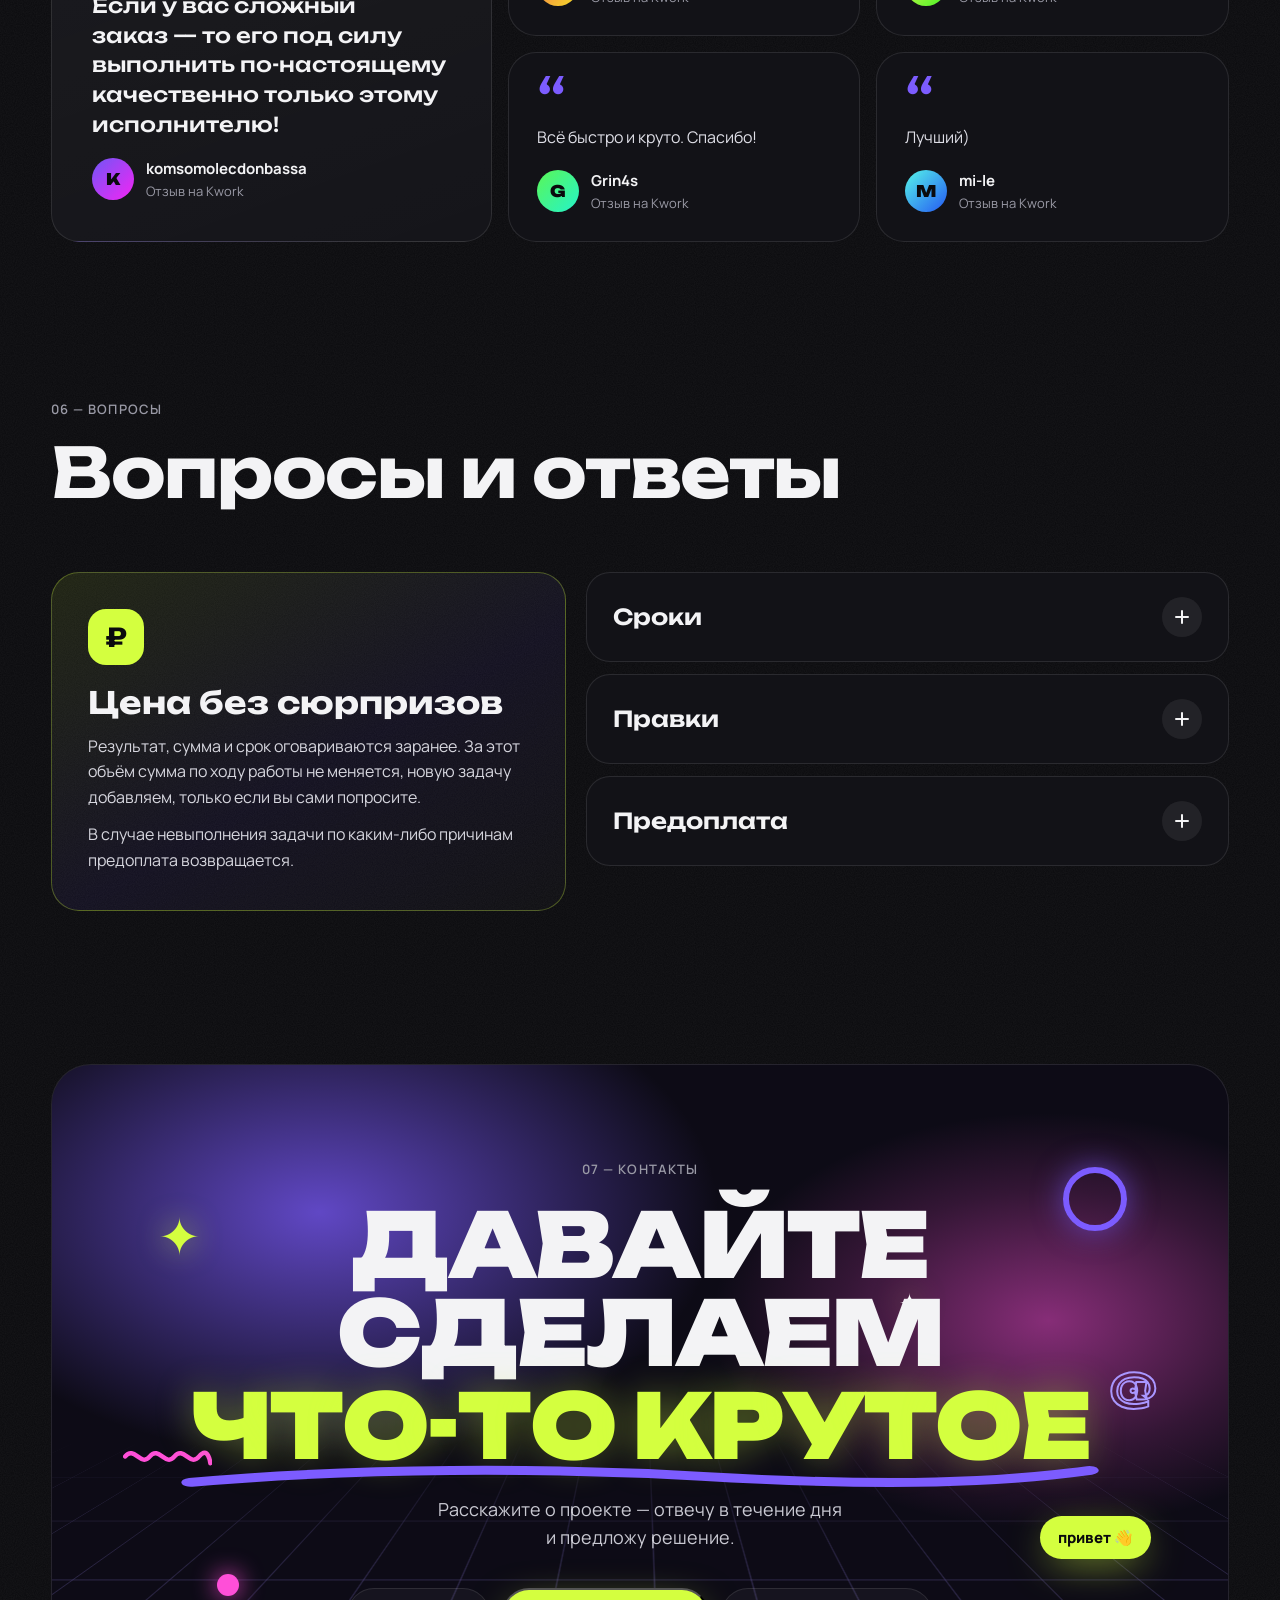
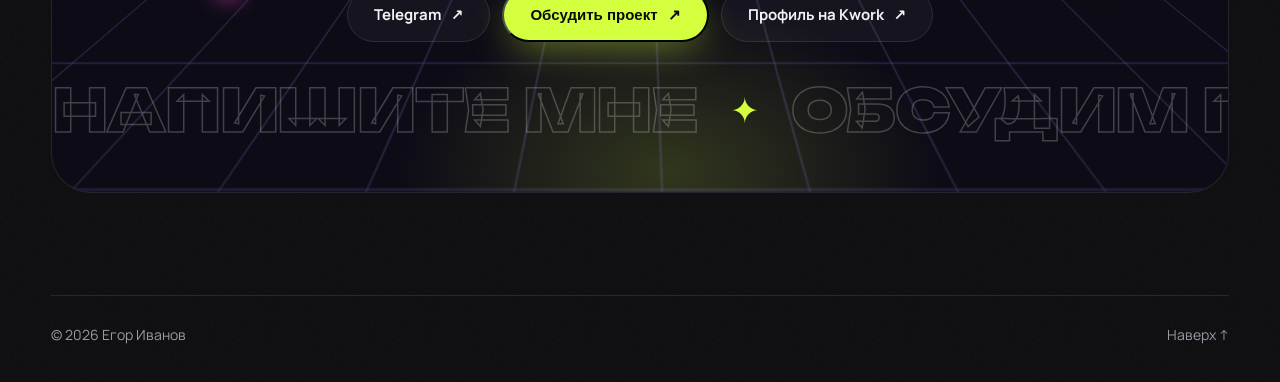
==== commit 0e1fbb37: "Portfolio: add Everest (coeverest.ru) with live-site link in card and viewer; 10 works Co-Authored-B" ====
--- a/index.html
+++ b/index.html
@@ -22,13 +22,13 @@
   <meta name="yandex-verification" content="36000618f5199862" />
   <meta name="google-site-verification" content="cPPS5dFX-ao6MLBoV5sOtprBH6NT6VfLHwdZY-BYxPI" />
   <!-- иконка сайта: SVG для браузеров, ICO для Яндекса и старых браузеров, PNG для телефонов -->
-  <link rel="icon" href="favicon.ico?v=26" sizes="16x16 32x32 48x48" />
-  <link rel="icon" href="assets/icons/icon.svg?v=26" type="image/svg+xml" />
+  <link rel="icon" href="favicon.ico?v=27" sizes="16x16 32x32 48x48" />
+  <link rel="icon" href="assets/icons/icon.svg?v=27" type="image/svg+xml" />
   <!-- PNG 120×120 — размер, который рекомендует Яндекс для выдачи; 48/96 — кратные 48 px для Google -->
-  <link rel="icon" href="assets/icons/icon-120.png?v=26" type="image/png" sizes="120x120" />
-  <link rel="icon" href="assets/icons/icon-96.png?v=26" type="image/png" sizes="96x96" />
-  <link rel="icon" href="assets/icons/icon-48.png?v=26" type="image/png" sizes="48x48" />
-  <link rel="apple-touch-icon" href="assets/icons/apple-touch-icon.png?v=26" />
+  <link rel="icon" href="assets/icons/icon-120.png?v=27" type="image/png" sizes="120x120" />
+  <link rel="icon" href="assets/icons/icon-96.png?v=27" type="image/png" sizes="96x96" />
+  <link rel="icon" href="assets/icons/icon-48.png?v=27" type="image/png" sizes="48x48" />
+  <link rel="apple-touch-icon" href="assets/icons/apple-touch-icon.png?v=27" />
   <link rel="manifest" href="site.webmanifest" />
 
   <!-- данные для поисковиков (schema.org): услуги, цены, вопросы — только то, что есть на странице -->
@@ -153,8 +153,8 @@
   <!-- шрифты с самого сайта (см. начало styles.css); кириллица нужна сразу — на первом экране -->
   <link rel="preload" href="assets/fonts/unbounded-cyrillic-wght-normal.woff2" as="font" type="font/woff2" crossorigin />
   <link rel="preload" href="assets/fonts/manrope-cyrillic-wght-normal.woff2" as="font" type="font/woff2" crossorigin />
-  <link rel="stylesheet" href="styles.css?v=26" />
-  <link rel="preload" as="image" type="image/avif" href="assets/avatar.avif?v=26" imagesrcset="assets/avatar-800.avif?v=26 800w, assets/avatar.avif?v=26 1151w" imagesizes="(max-width: 860px) 88vw, 600px" fetchpriority="high" />
+  <link rel="stylesheet" href="styles.css?v=27" />
+  <link rel="preload" as="image" type="image/avif" href="assets/avatar.avif?v=27" imagesrcset="assets/avatar-800.avif?v=27 800w, assets/avatar.avif?v=27 1151w" imagesizes="(max-width: 860px) 88vw, 600px" fetchpriority="high" />
 
   <script type="importmap">
     {
@@ -200,7 +200,7 @@
 
       <!-- Аватар. data-avatar="assets/avatar.png" — картинка с 3D-наклоном,
            data-avatar="assets/avatar.glb" — 3D-модель, пусто — временная заглушка -->
-      <div class="hero__stage" data-avatar="assets/avatar.webp?v=26" data-avatar-avif="assets/avatar.avif?v=26" data-avatar-small="assets/avatar-800.webp?v=26" data-avatar-avif-small="assets/avatar-800.avif?v=26">
+      <div class="hero__stage" data-avatar="assets/avatar.webp?v=27" data-avatar-avif="assets/avatar.avif?v=27" data-avatar-small="assets/avatar-800.webp?v=27" data-avatar-avif-small="assets/avatar-800.avif?v=27">
         <div class="orbit orbit--1" aria-hidden="true"></div>
         <div class="orbit orbit--2" aria-hidden="true"></div>
         <canvas class="hero__canvas" aria-label="3D-персонаж Егора"></canvas>
@@ -262,7 +262,10 @@
       </ul>
 
       <div class="about__grid">
-        <article class="glass card-quote reveal">
+        <!-- Цитата и список инструментов не нужны в описании сайта в поиске:
+             noindex — для Яндекса, data-nosnippet — для Google. Ключевые слова есть в заголовке, тексте первого экрана и разметке. -->
+        <!--noindex-->
+        <article class="glass card-quote reveal" data-nosnippet>
           <span class="card-quote__mark">“</span>
           <p>Веб-разработка — это не&nbsp;только создание красивых веб-сайтов, но&nbsp;и&nbsp;создание эффективного и&nbsp;приятного пользовательского опыта.</p>
           <footer class="card-quote__author">
@@ -274,7 +277,7 @@
           </footer>
         </article>
 
-        <article class="glass tools reveal">
+        <article class="glass tools reveal" data-nosnippet>
           <h3 class="tools__title">Инструменты</h3>
           <ul class="tools__list">
             <li><i class="ico ico--tilda">T</i>Tilda</li>
@@ -289,6 +292,7 @@
             <li><i class="ico ico--ai">✦</i>Нейросети</li>
           </ul>
         </article>
+        <!--/noindex-->
       </div>
     </section>
 
@@ -354,8 +358,8 @@
             <div class="work__bar" aria-hidden="true"><i></i><i></i><i></i><span>surprise</span></div>
             <div class="work__screen">
               <picture>
-                <source type="image/avif" srcset="assets/works/surprise-poster.avif?v=26" />
-                <img src="assets/works/surprise-poster.webp?v=26" width="900" height="591" alt="Лендинг Surprise! — агентство детских праздников в Вене" loading="lazy" decoding="async" />
+                <source type="image/avif" srcset="assets/works/surprise-poster.avif?v=27" />
+                <img src="assets/works/surprise-poster.webp?v=27" width="900" height="591" alt="Лендинг Surprise! — агентство детских праздников в Вене" loading="lazy" decoding="async" />
               </picture>
             </div>
           </div>
@@ -375,8 +379,8 @@
             <div class="work__bar" aria-hidden="true"><i></i><i></i><i></i><span>expertiza</span></div>
             <div class="work__screen">
               <picture>
-                <source type="image/avif" srcset="assets/works/expertiza-poster.avif?v=26" />
-                <img src="assets/works/expertiza-poster.webp?v=26" width="900" height="591" alt="Сайт ЕРЦСЭИ — центр судебных экспертиз" loading="lazy" decoding="async" />
+                <source type="image/avif" srcset="assets/works/expertiza-poster.avif?v=27" />
+                <img src="assets/works/expertiza-poster.webp?v=27" width="900" height="591" alt="Сайт ЕРЦСЭИ — центр судебных экспертиз" loading="lazy" decoding="async" />
               </picture>
             </div>
           </div>
@@ -396,8 +400,8 @@
             <div class="work__bar" aria-hidden="true"><i></i><i></i><i></i><span>milton.ru</span></div>
             <div class="work__screen">
               <picture>
-                <source type="image/avif" srcset="assets/works/milton-poster.avif?v=26" />
-                <img src="assets/works/milton-poster.webp?v=26" width="900" height="591" alt="Сайт Milton Group — промышленная компания" loading="lazy" decoding="async" />
+                <source type="image/avif" srcset="assets/works/milton-poster.avif?v=27" />
+                <img src="assets/works/milton-poster.webp?v=27" width="900" height="591" alt="Сайт Milton Group — промышленная компания" loading="lazy" decoding="async" />
               </picture>
             </div>
           </div>
@@ -417,8 +421,8 @@
             <div class="work__bar" aria-hidden="true"><i></i><i></i><i></i><span>city-fulfillment</span></div>
             <div class="work__screen">
               <picture>
-                <source type="image/avif" srcset="assets/works/city-poster.avif?v=26" />
-                <img src="assets/works/city-poster.webp?v=26" width="900" height="591" alt="Сайт CITY Фулфилмент — сайт фулфилмент-оператора" loading="lazy" decoding="async" />
+                <source type="image/avif" srcset="assets/works/city-poster.avif?v=27" />
+                <img src="assets/works/city-poster.webp?v=27" width="900" height="591" alt="Сайт CITY Фулфилмент — сайт фулфилмент-оператора" loading="lazy" decoding="async" />
               </picture>
             </div>
           </div>
@@ -433,13 +437,13 @@
             <button class="work__open" type="button" aria-label="Открыть проект CITY Фулфилмент целиком"><span aria-hidden="true">↗</span></button>
           </div>
         </article>
-        <article class="work reveal" style="--accent:#f5b301" data-work="4" data-img="assets/works/arthouse" data-tall-h="3333" data-full-size="900x3333">
+        <article class="work reveal" style="--accent:#f5b301" data-work="4" data-img="assets/works/arthouse" data-tall-h="3331" data-full-size="1400x5182">
           <div class="work__frame">
             <div class="work__bar" aria-hidden="true"><i></i><i></i><i></i><span>arthouse3d</span></div>
             <div class="work__screen">
               <picture>
-                <source type="image/avif" srcset="assets/works/arthouse-poster.avif?v=26" />
-                <img src="assets/works/arthouse-poster.webp?v=26" width="900" height="591" alt="Лендинг ArtHouse 3D — наборы для 3D-слепков рук" loading="lazy" decoding="async" />
+                <source type="image/avif" srcset="assets/works/arthouse-poster.avif?v=27" />
+                <img src="assets/works/arthouse-poster.webp?v=27" width="900" height="591" alt="Лендинг ArtHouse 3D — наборы для 3D-слепков рук" loading="lazy" decoding="async" />
               </picture>
             </div>
           </div>
@@ -457,7 +461,7 @@
       </div>
 
       <div class="works__more reveal">
-        <a class="btn btn--ghost works__all" href="portfolio/">Смотреть все работы <span class="works__count">9</span> <span class="arrow">→</span></a>
+        <a class="btn btn--ghost works__all" href="portfolio/">Смотреть все работы <span class="works__count">10</span> <span class="arrow">→</span></a>
       </div>
     </section>
 
@@ -726,6 +730,7 @@
         <p class="viewer__cat"></p>
       </div>
       <div class="viewer__nav">
+        <a class="viewer__site" href="#" target="_blank" rel="noopener" hidden><span class="viewer__site-long">Открыть сайт</span><span class="viewer__site-short">Сайт</span> <span aria-hidden="true">↗</span></a>
         <button class="viewer__btn" type="button" data-step="-1" aria-label="Предыдущий проект">←</button>
         <button class="viewer__btn" type="button" data-step="1" aria-label="Следующий проект">→</button>
         <button class="viewer__btn viewer__close" type="button" aria-label="Закрыть">✕</button>
@@ -821,8 +826,8 @@
     <a href="#top">Наверх ↑</a>
   </footer>
 
-  <script src="main.js?v=26" defer></script>
-  <script type="module" src="avatar.js?v=26"></script>
-  <script src="brief.js?v=26" defer></script>
+  <script src="main.js?v=27" defer></script>
+  <script type="module" src="avatar.js?v=27"></script>
+  <script src="brief.js?v=27" defer></script>
 </body>
 </html>
--- a/styles.css
+++ b/styles.css
@@ -547,6 +547,15 @@
   transition: background .3s, color .3s, transform .4s var(--ease);
 }
 .work__open::before { content: ""; position: absolute; inset: 0; border-radius: 22px; }
+/* ссылка на живой сайт — поверх растянутой кнопки «открыть», чтобы её можно было нажать */
+.work__link {
+  position: relative; z-index: 1;
+  display: inline-flex; align-items: center; gap: 6px; margin-top: 14px;
+  color: var(--accent, var(--lime)); font-weight: 700; font-size: 15px;
+  text-decoration: underline; text-decoration-color: color-mix(in srgb, currentColor 40%, transparent); text-underline-offset: 4px;
+}
+.work__link:hover { text-decoration-color: currentColor; }
+.work__link:focus-visible { outline: 2px solid var(--lime); outline-offset: 3px; border-radius: 6px; }
 .work:hover .work__open { background: var(--accent); color: #0a0a0d; transform: rotate(45deg); border-color: transparent; }
 .work__open:focus-visible { outline: 2px solid var(--lime); outline-offset: 3px; }
 
@@ -577,6 +586,14 @@
 }
 .viewer__btn:hover { background: var(--lime); color: var(--bg); }
 .viewer__close:hover { background: #fff; }
+.viewer__nav { align-items: center; }
+.viewer__site {
+  display: inline-flex; align-items: center; gap: 6px; height: 46px; padding: 0 18px; margin-right: 4px;
+  border-radius: 999px; background: var(--lime); color: var(--bg); font-weight: 800; font-size: 14px; white-space: nowrap;
+}
+.viewer__site[hidden] { display: none; }
+.viewer__site-short { display: none; }
+.viewer__site:hover { background: #fff; }
 .viewer__body { flex: 1; overflow-y: auto; overscroll-behavior: contain; background: #fff; }
 .viewer__img { display: block; width: 100%; max-width: 1000px; margin: 0 auto; height: auto; }
 /* полоска загрузки, пока качается полная версия (сверху показана уже загруженная превью) */
@@ -1172,6 +1189,10 @@
 .btn:hover .arrow--back { transform: translateX(-4px); }
 /* на странице всех работ — ровные ряды по три */
 .works__grid--all .work { grid-column: span 2; }
+/* если последняя работа одна в ряду (по три в ряд — только на широких экранах) — по центру */
+@media (min-width: 1101px) {
+  .works__grid--all .work:last-child:nth-child(3n+1) { grid-column: 3 / span 2; }
+}
 .portfolio__cta {
   display: flex; align-items: center; justify-content: space-between; gap: 24px 40px; flex-wrap: wrap;
   margin-top: clamp(56px, 7vw, 96px); padding: clamp(28px, 4vw, 48px);
@@ -1285,6 +1306,11 @@
   .viewer { width: 100%; height: 100%; border-radius: 0; border: 0; }
   .viewer__head { padding: 12px 12px 12px 16px; }
   .viewer__btn { width: 40px; height: 40px; }
+  .viewer__site { height: 40px; padding: 0 14px; }
+  .viewer__site-long { display: none; }
+  .viewer__site-short { display: inline; }
+  /* у работ со ссылкой на сайт подпись на узком экране не помещается — оставляем номер и название */
+  .viewer:has(.viewer__site:not([hidden])) .viewer__cat { display: none; }
 }
 
 @media (max-width: 560px) {
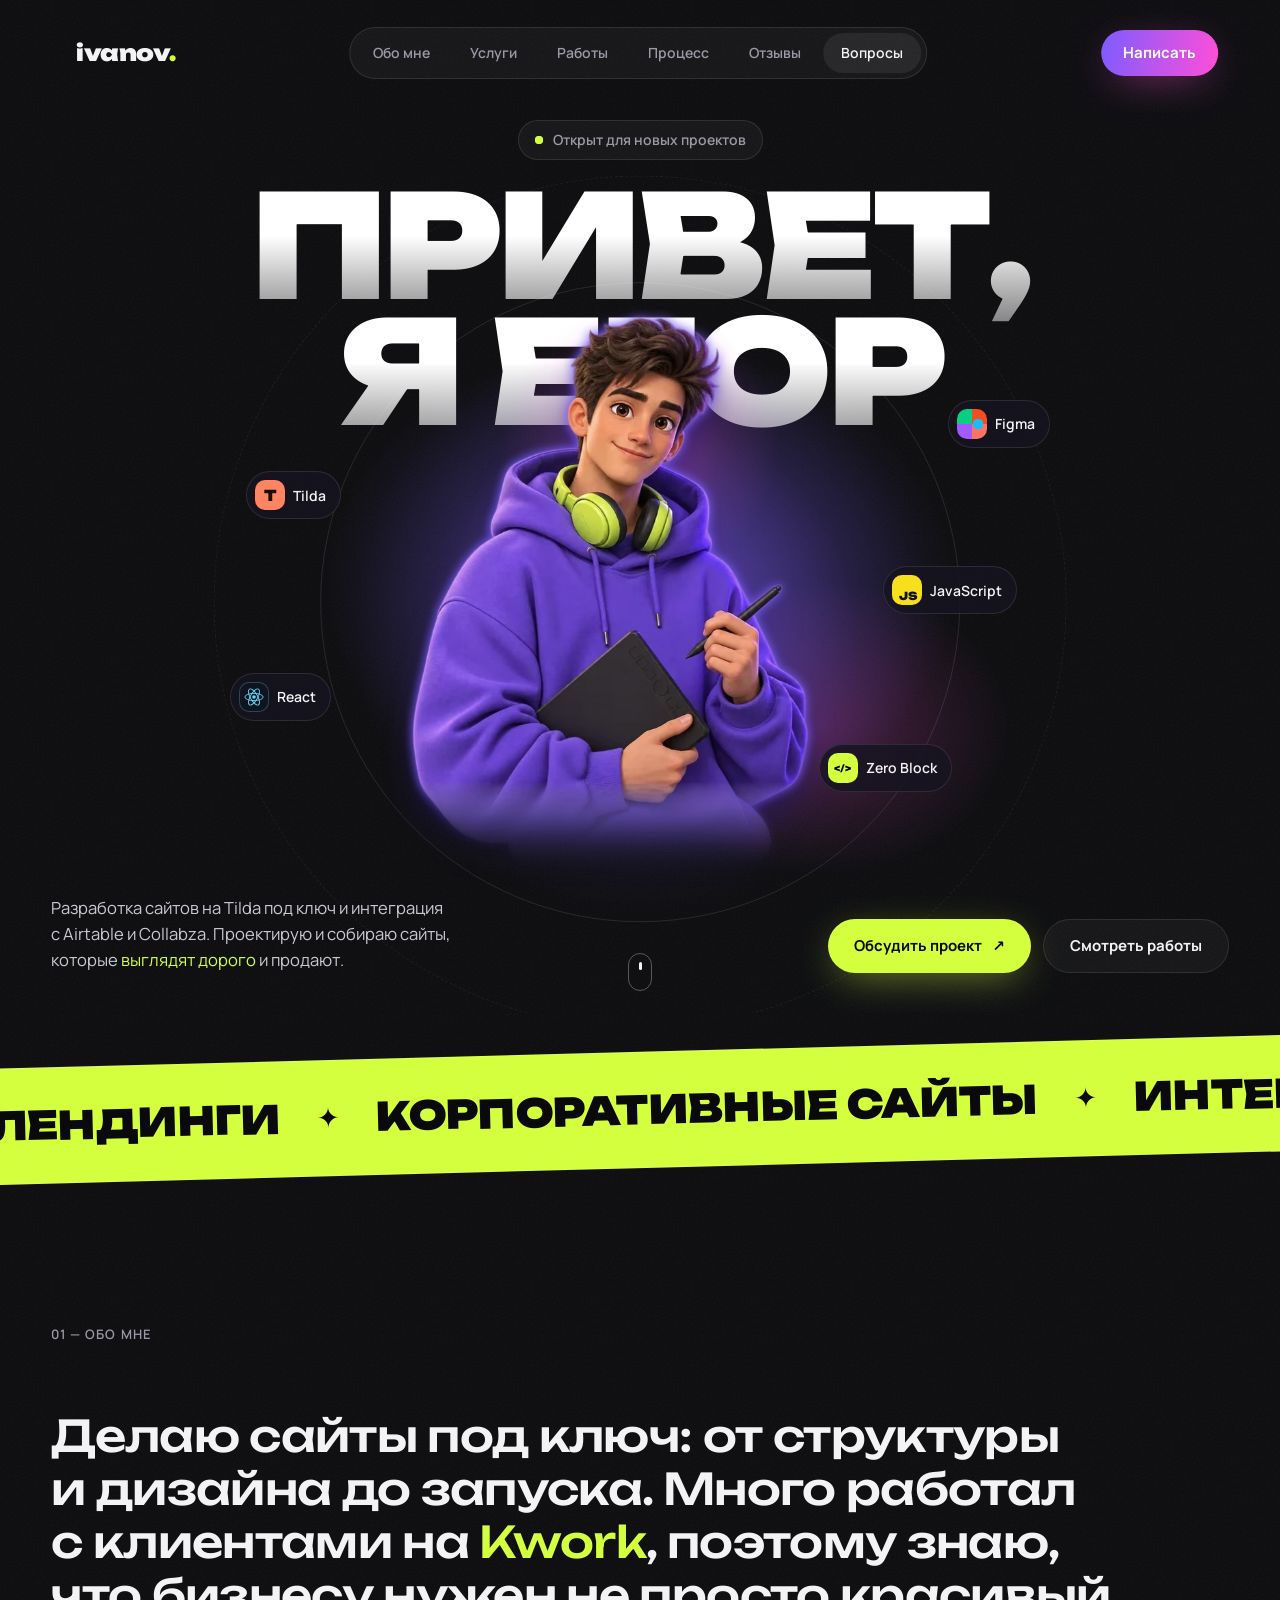
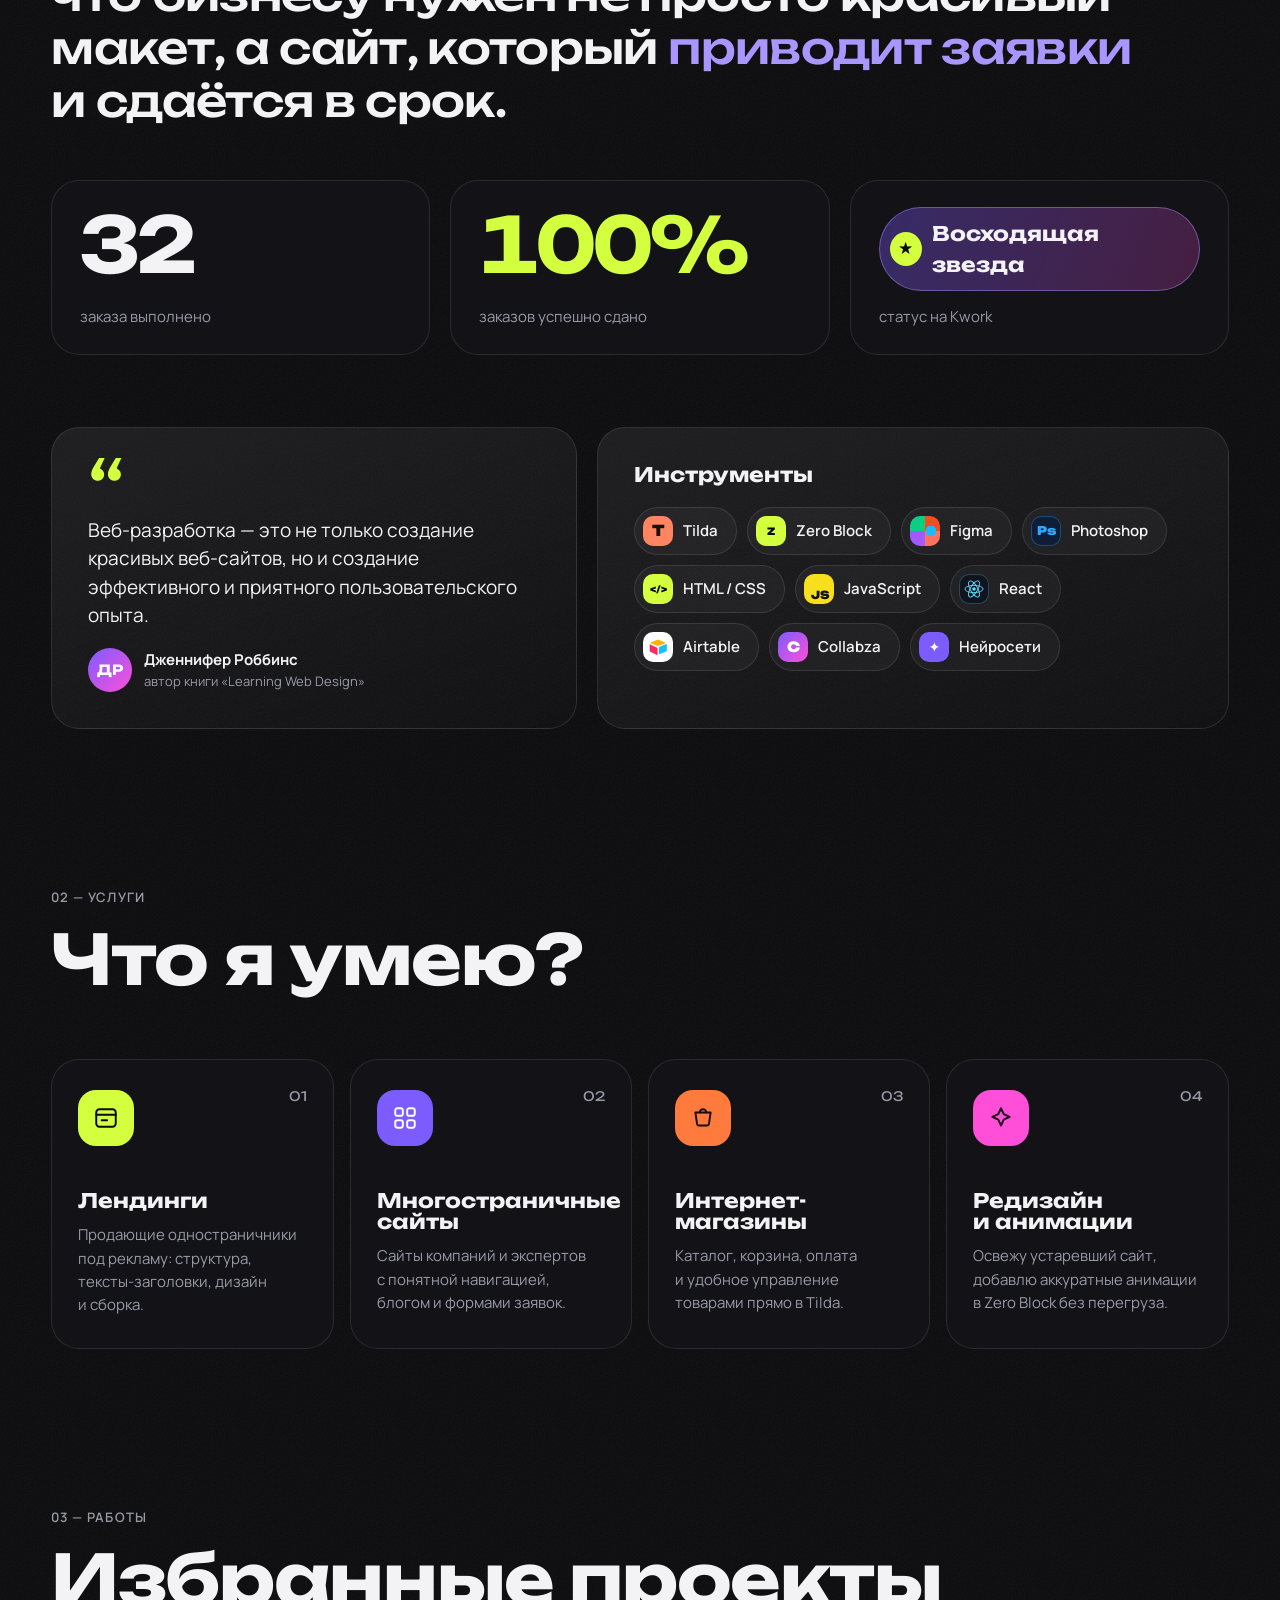
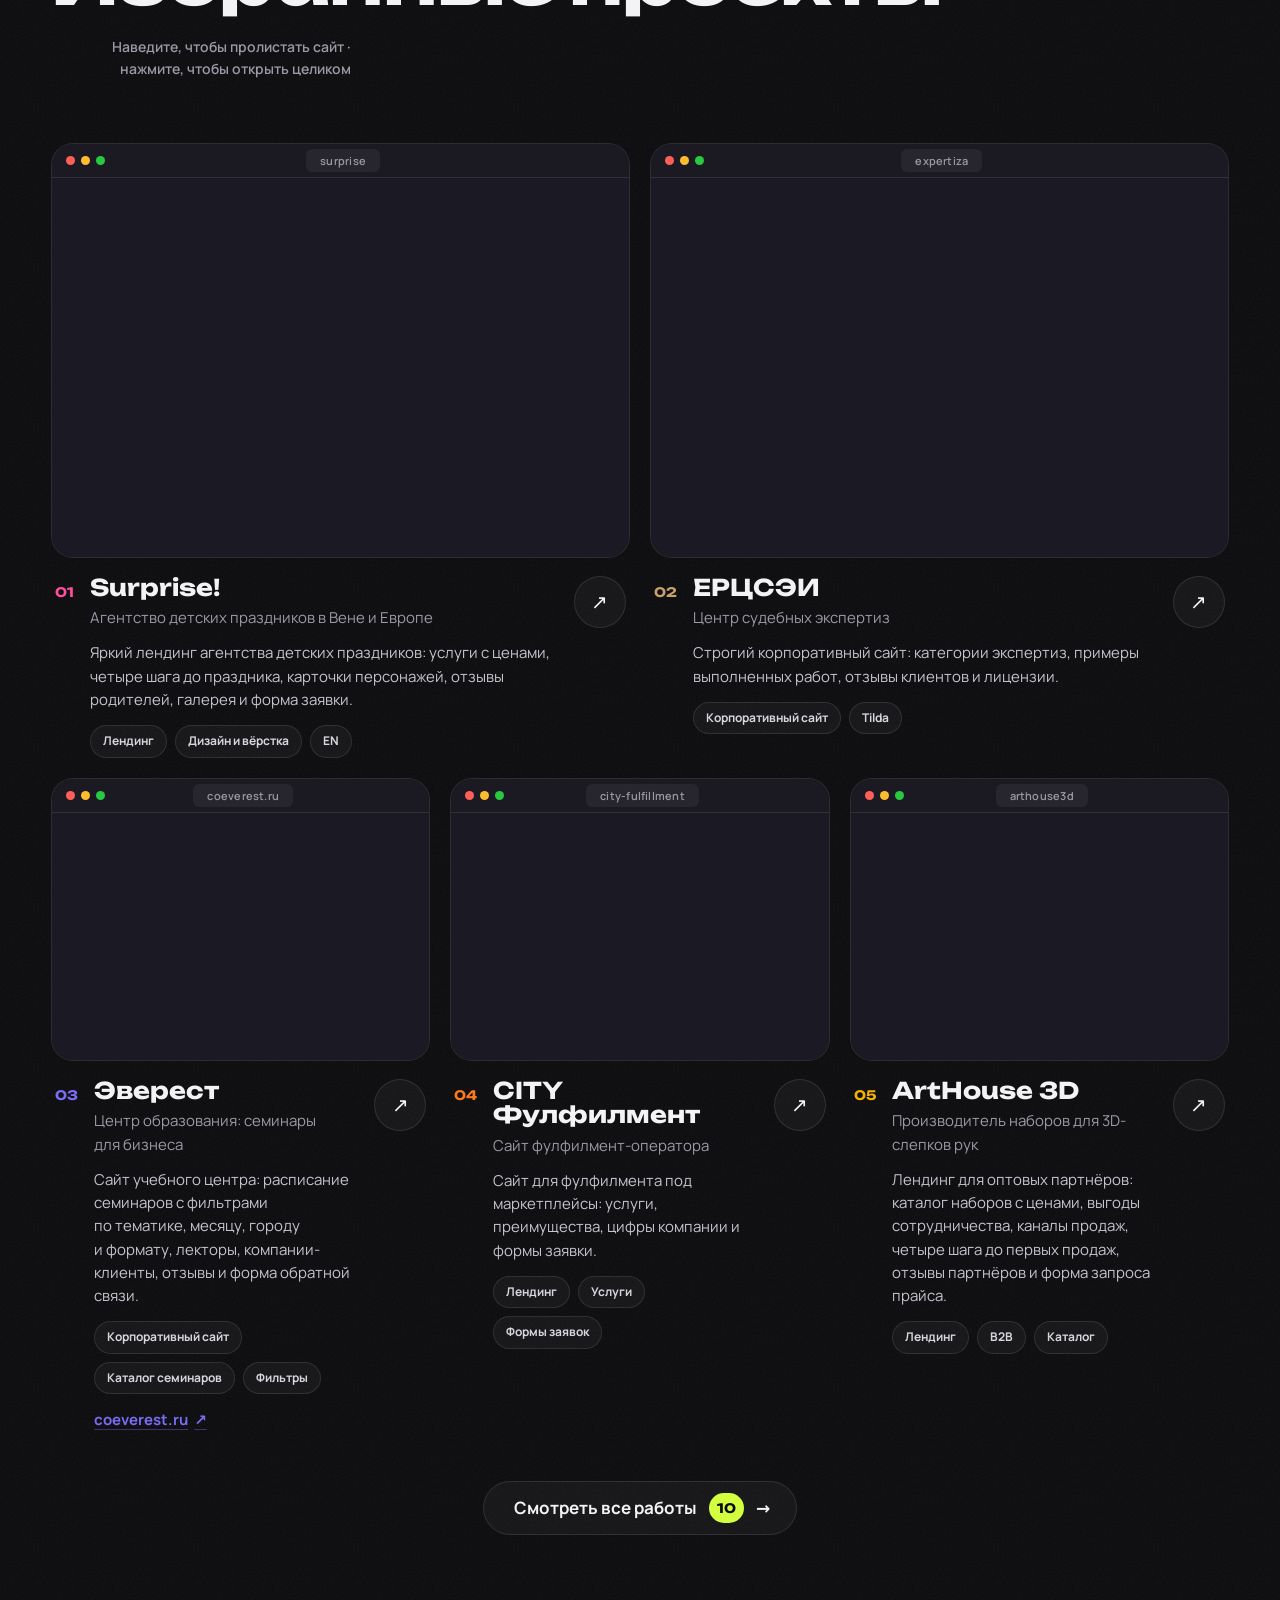
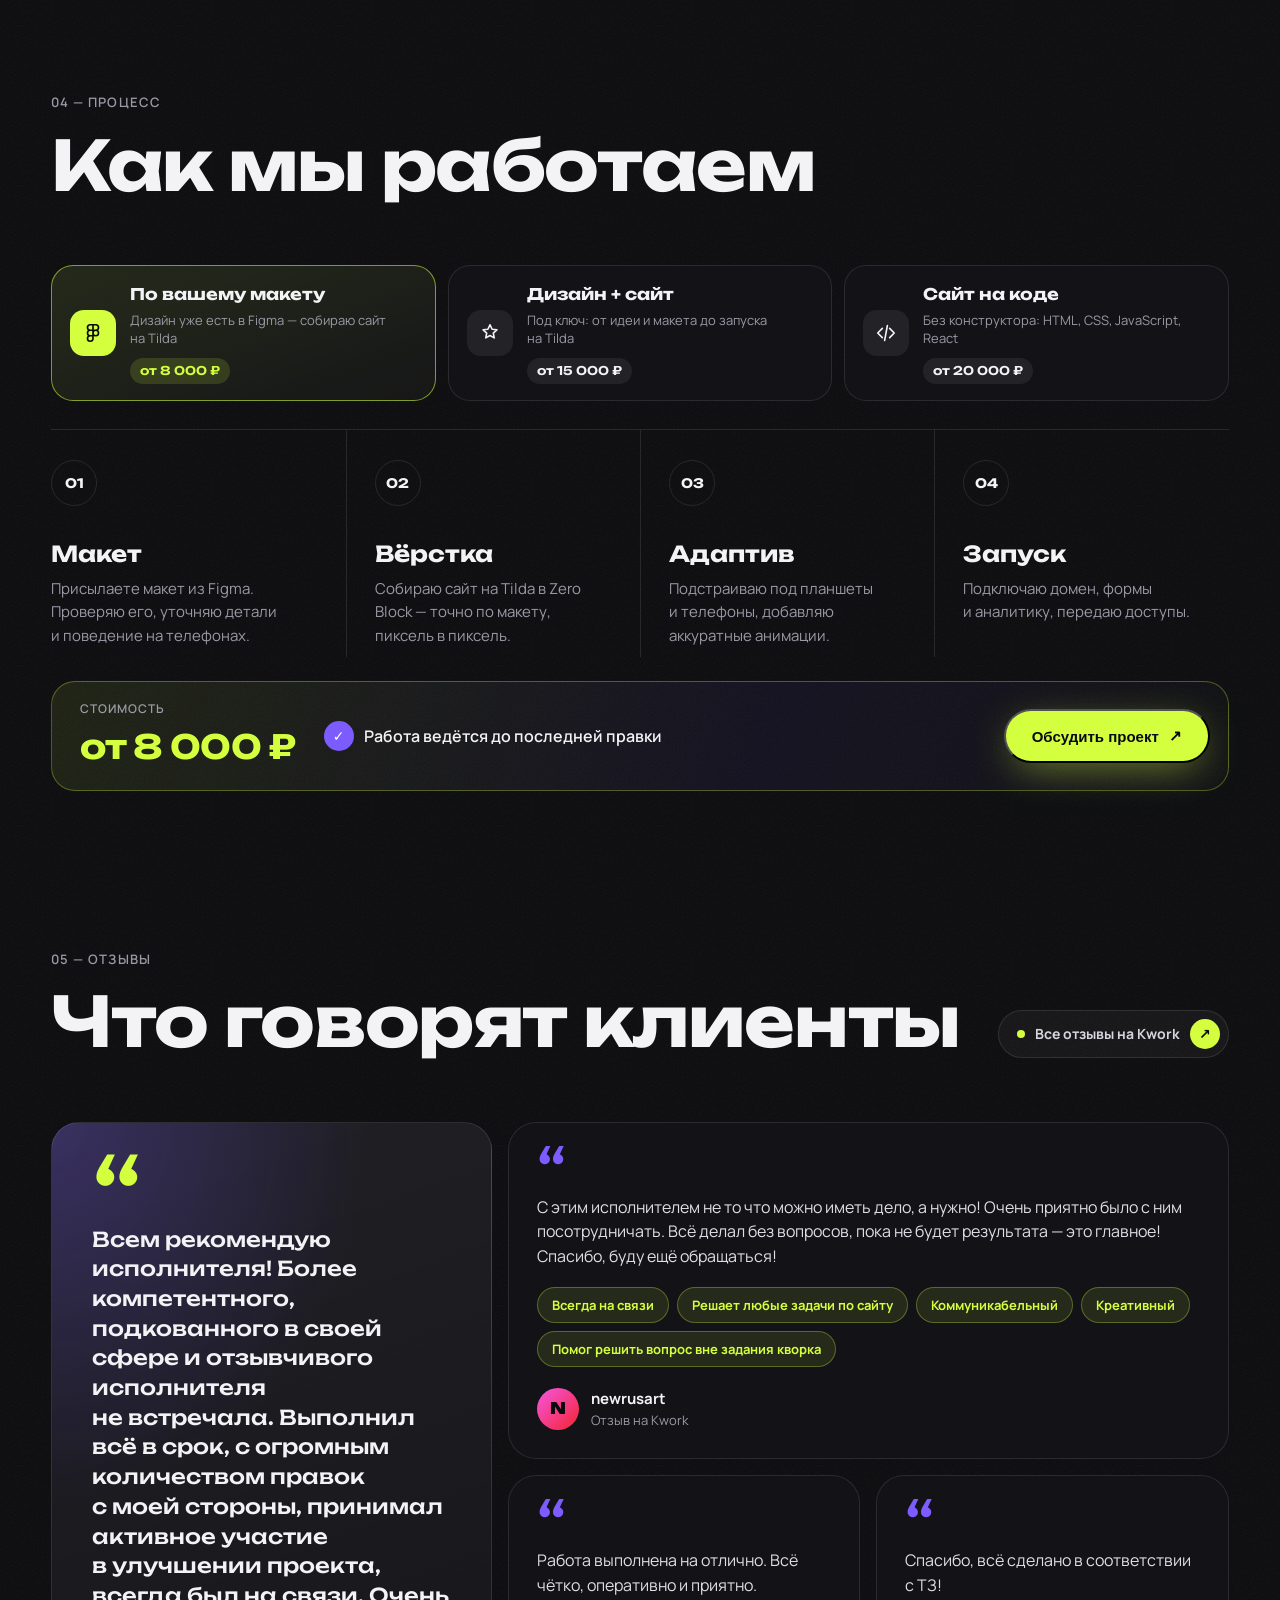
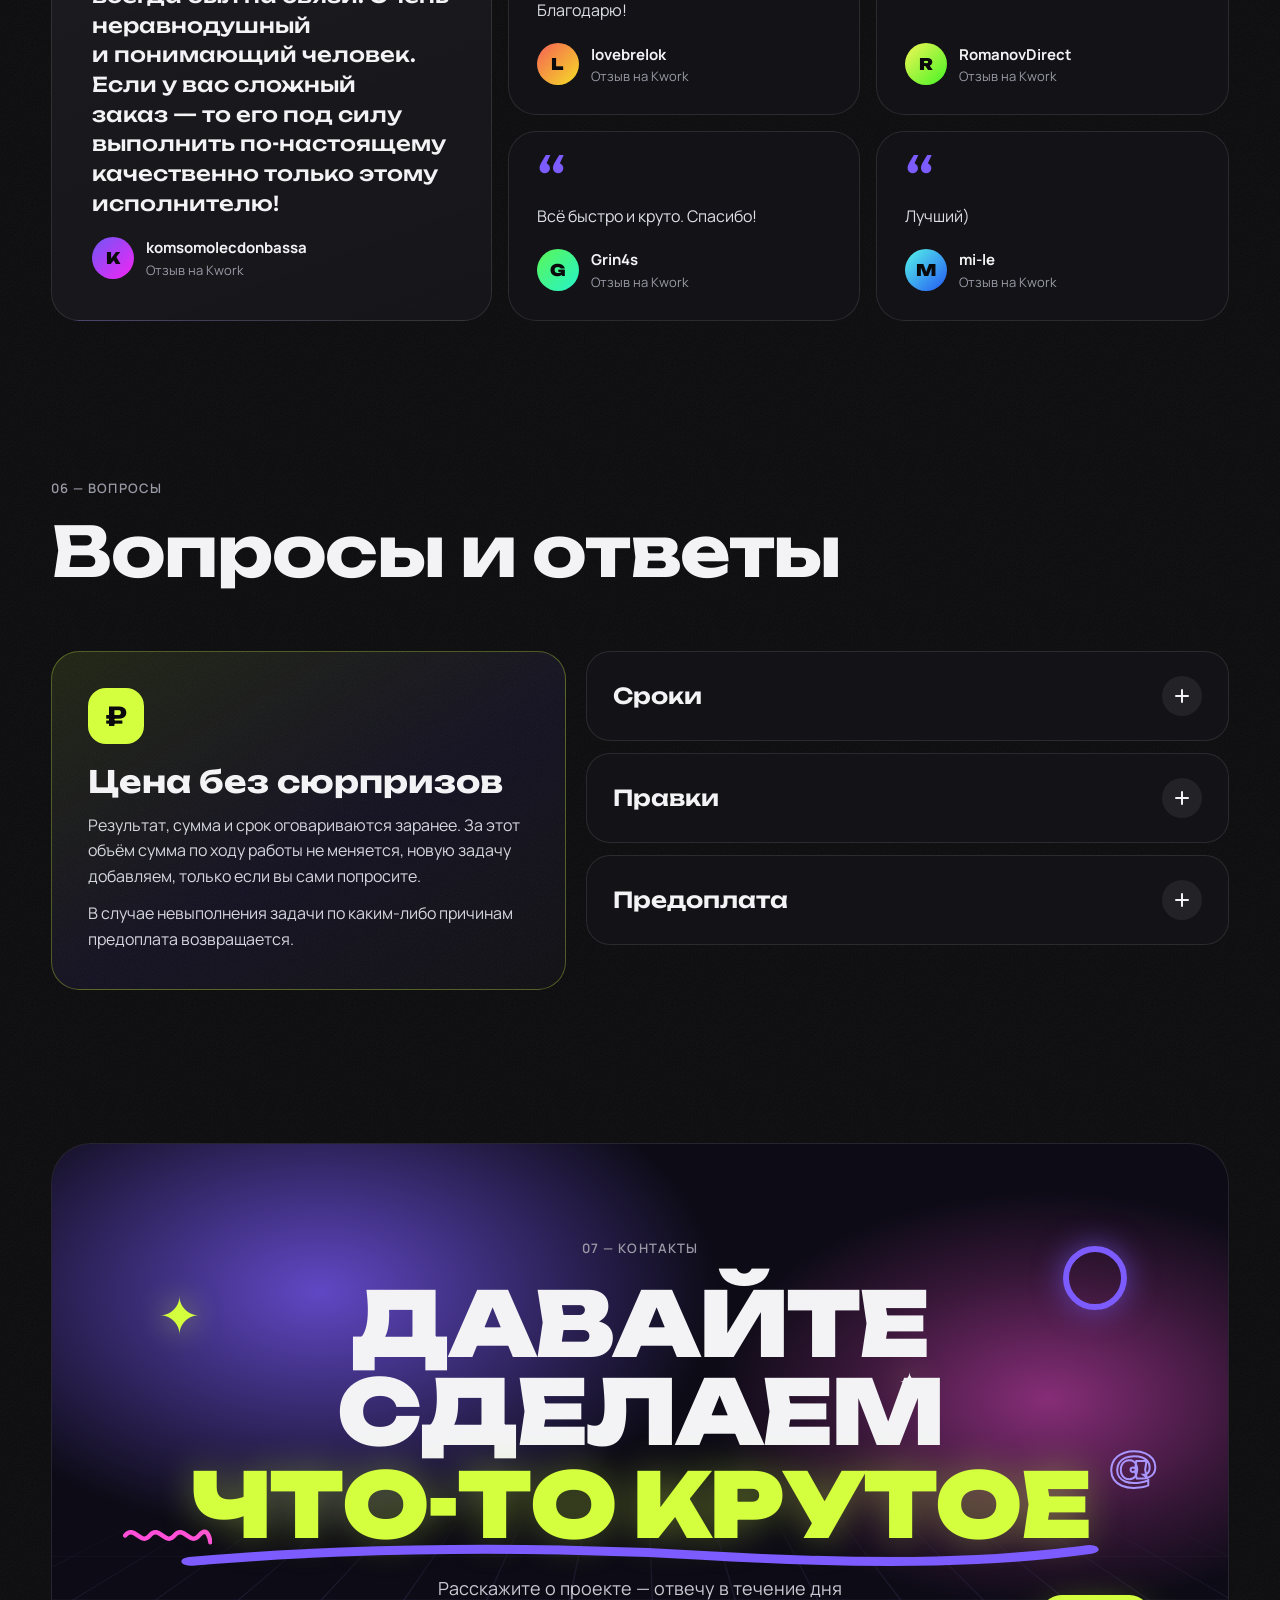
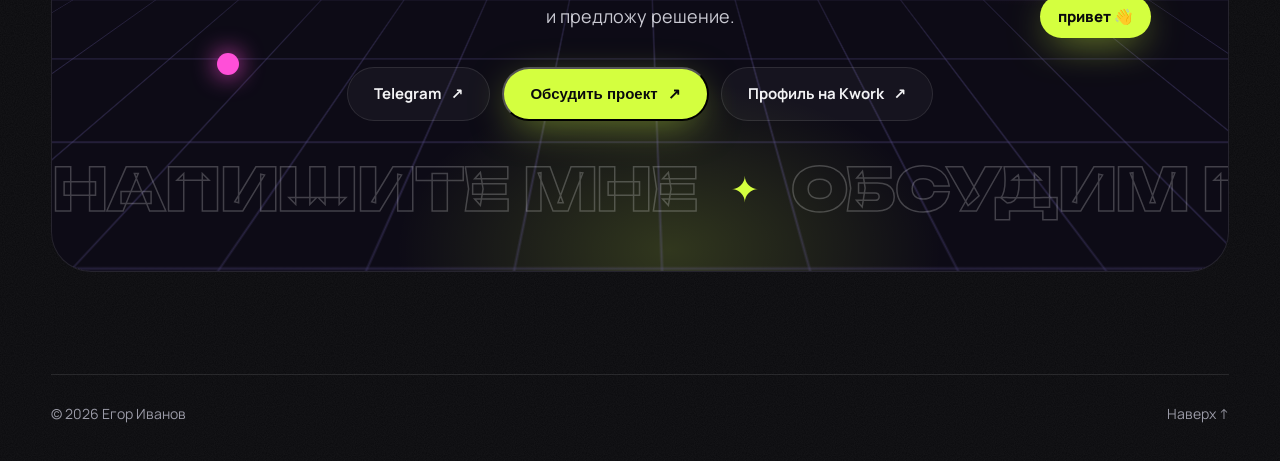
==== commit 800a450d: "Home: Everest replaces Milton Group among featured works; portfolio order follows featured Co-Author" ====
--- a/index.html
+++ b/index.html
@@ -395,25 +395,26 @@
             <button class="work__open" type="button" aria-label="Открыть проект ЕРЦСЭИ целиком"><span aria-hidden="true">↗</span></button>
           </div>
         </article>
-        <article class="work reveal" style="--accent:#ff5a1f" data-work="2" data-img="assets/works/milton" data-tall-h="3055" data-full-size="1288x4372">
+        <article class="work reveal" style="--accent:#7b6cf6" data-work="2" data-img="assets/works/everest" data-tall-h="4256" data-full-size="1400x6621" data-url="https://coeverest.ru/">
           <div class="work__frame">
-            <div class="work__bar" aria-hidden="true"><i></i><i></i><i></i><span>milton.ru</span></div>
+            <div class="work__bar" aria-hidden="true"><i></i><i></i><i></i><span>coeverest.ru</span></div>
             <div class="work__screen">
               <picture>
-                <source type="image/avif" srcset="assets/works/milton-poster.avif?v=27" />
-                <img src="assets/works/milton-poster.webp?v=27" width="900" height="591" alt="Сайт Milton Group — промышленная компания" loading="lazy" decoding="async" />
+                <source type="image/avif" srcset="assets/works/everest-poster.avif?v=27" />
+                <img src="assets/works/everest-poster.webp?v=27" width="900" height="591" alt="Сайт центра образования «Эверест» — семинары для бизнеса в Москве" loading="lazy" decoding="async" />
               </picture>
             </div>
           </div>
           <div class="work__info">
             <span class="work__num">03</span>
             <div class="work__text">
-              <h3 class="work__title">Milton Group</h3>
-              <p class="work__cat">Промышленная компания</p>
-              <p class="work__desc">Лаконичный корпоративный сайт: шесть направлений компании с фотографиями, блок «Компания» и контакты с картой.</p>
-              <ul class="work__tags"><li>Корпоративный сайт</li><li>Минимализм</li></ul>
-            </div>
-            <button class="work__open" type="button" aria-label="Открыть проект Milton Group целиком"><span aria-hidden="true">↗</span></button>
+              <h3 class="work__title">Эверест</h3>
+              <p class="work__cat">Центр образования: семинары для&nbsp;бизнеса</p>
+              <p class="work__desc">Сайт учебного центра: расписание семинаров с&nbsp;фильтрами по&nbsp;тематике, месяцу, городу и&nbsp;формату, лекторы, компании-клиенты, отзывы и&nbsp;форма обратной связи.</p>
+              <ul class="work__tags"><li>Корпоративный сайт</li><li>Каталог семинаров</li><li>Фильтры</li></ul>
+              <a class="work__link" href="https://coeverest.ru/" target="_blank" rel="noopener">coeverest.ru <span aria-hidden="true">↗</span></a>
+            </div>
+            <button class="work__open" type="button" aria-label="Открыть проект Эверест целиком"><span aria-hidden="true">↗</span></button>
           </div>
         </article>
         <article class="work reveal" style="--accent:#ff7a1a" data-work="3" data-img="assets/works/city" data-tall-h="4189" data-full-size="1220x5678">
